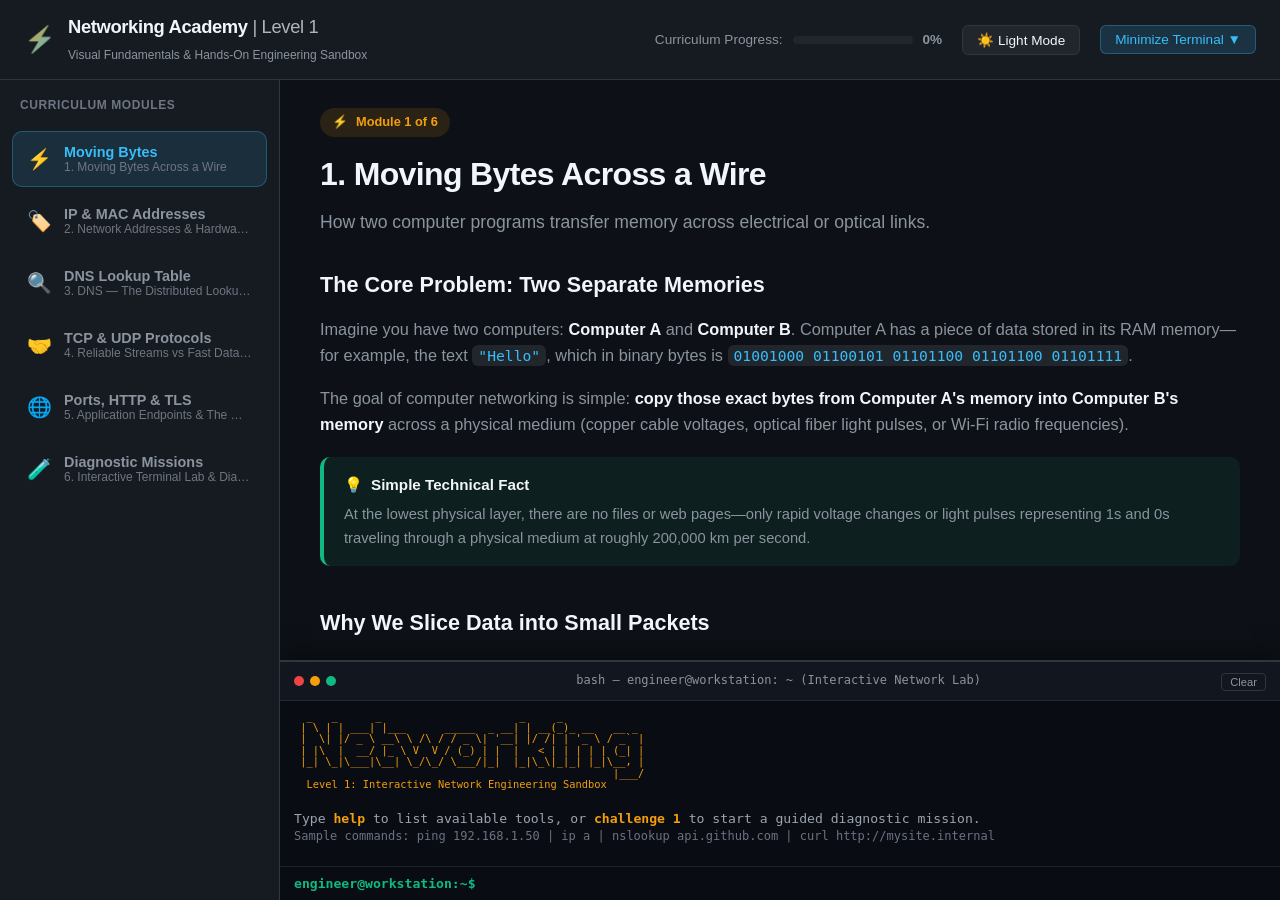
==== index.html @ ebfc1eb6 "Add files via upload" ====
<!DOCTYPE html>
<html lang="en">
<head>
  <meta charset="UTF-8" />
  <meta name="viewport" content="width=device-width, initial-scale=1.0" />
  <title>Networking Academy — Level 1 (Visual & Hands-On)</title>
  <meta name="description" content="A warm, visual, and zero-buzzword interactive networking academy for new engineers with real packet animations and in-browser terminal practice." />
  <link rel="stylesheet" href="css/style.css" />
</head>
<body data-theme="dark">

  <!-- Top Application Bar -->
  <header class="app-header">
    <div class="brand">
      <span class="brand-icon">⚡</span>
      <div class="brand-text">
        <h1>Networking Academy <span style="font-weight: normal; opacity: 0.7;">| Level 1</span></h1>
        <span class="brand-sub">Visual Fundamentals & Hands-On Engineering Sandbox</span>
      </div>
    </div>

    <div class="header-right">
      <div class="progress-tracker">
        <span>Curriculum Progress:</span>
        <div class="progress-track-bg">
          <div class="progress-fill" id="curriculum-progress-bar"></div>
        </div>
        <strong id="curriculum-progress-pct">0%</strong>
      </div>

      <button id="btn-toggle-theme" class="btn-header">☀️ Light Mode</button>
      <button id="btn-toggle-terminal" class="btn-header" style="background: rgba(56, 189, 248, 0.15); color: var(--accent-primary); border-color: rgba(56, 189, 248, 0.3);">
        Minimize Terminal ▼
      </button>
    </div>
  </header>

  <!-- Main Split Layout -->
  <div class="app-layout">
    
    <!-- Sidebar Navigation -->
    <aside class="sidebar">
      <div class="sidebar-heading">Curriculum Modules</div>
      <nav class="nav-modules" id="nav-modules-list">
        <!-- Dynamically rendered modules -->
      </nav>
    </aside>

    <!-- Center Stage: Reading, Explanations & Visualizers -->
    <main class="content-area-wrapper">
      <div class="main-content" id="module-content-area">
        <!-- Dynamically populated module sections -->
      </div>

      <!-- Docked In-Browser Network Terminal Emulator -->
      <section class="terminal-drawer" id="terminal-drawer">
        <div id="terminal-mount" style="height: 100%;"></div>
      </section>
    </main>

  </div>

  <!-- Application Scripts -->
  <script src="js/data/curriculum.js"></script>
  <script src="js/visualizers/packetJourney.js"></script>
  <script src="js/visualizers/layerStack.js"></script>
  <script src="js/visualizers/subnetVisualizer.js"></script>
  <script src="js/visualizers/dnsVisualizer.js"></script>
  <script src="js/visualizers/tcpHandshake.js"></script>
  <script src="js/visualizers/topologyVisualizer.js"></script>
  <script src="js/terminal/networkSimulator.js"></script>
  <script src="js/terminal/challenges.js"></script>
  <script src="js/terminal/terminal.js"></script>
  <script src="js/app.js"></script>
</body>
</html>
---- css/style.css ----
/* Modern, Warm & Responsive Networking Academy Stylesheet */
:root {
  --bg-primary: #0d1117;
  --bg-secondary: #161b22;
  --bg-tertiary: #21262d;
  --bg-card: rgba(22, 27, 34, 0.85);
  --border-color: #30363d;
  --border-hover: #484f58;

  --text-main: #f0f6fc;
  --text-muted: #8b949e;
  --text-dim: #6e7681;

  --accent-primary: #38bdf8;
  --accent-primary-hover: #0ea5e9;
  --accent-warm: #f59e0b;
  --accent-warm-hover: #d97706;
  --accent-success: #10b981;
  --accent-success-hover: #059669;
  --accent-danger: #ef4444;
  --accent-purple: #a855f7;

  --font-sans: -apple-system, BlinkMacSystemFont, "Segoe UI", Roboto, "Inter", "Helvetica Neue", sans-serif;
  --font-mono: "JetBrains Mono", "Fira Code", "SFMono-Regular", Consolas, Menlo, monospace;

  --shadow-sm: 0 1px 2px 0 rgba(0, 0, 0, 0.25);
  --shadow-md: 0 4px 12px 0 rgba(0, 0, 0, 0.35);
  --shadow-lg: 0 10px 25px -3px rgba(0, 0, 0, 0.5);

  --radius-sm: 6px;
  --radius-md: 10px;
  --radius-lg: 16px;
}

[data-theme="light"] {
  --bg-primary: #f8fafc;
  --bg-secondary: #ffffff;
  --bg-tertiary: #f1f5f9;
  --bg-card: rgba(255, 255, 255, 0.9);
  --border-color: #e2e8f0;
  --border-hover: #cbd5e1;

  --text-main: #0f172a;
  --text-muted: #475569;
  --text-dim: #94a3b8;

  --accent-primary: #0284c7;
  --accent-primary-hover: #0369a1;
  --accent-warm: #d97706;
  --accent-warm-hover: #b45309;
  --accent-success: #059669;
  --accent-danger: #dc2626;
  --accent-purple: #7c3aed;

  --shadow-sm: 0 1px 2px 0 rgba(0, 0, 0, 0.05);
  --shadow-md: 0 4px 6px -1px rgba(0, 0, 0, 0.1);
  --shadow-lg: 0 10px 15px -3px rgba(0, 0, 0, 0.1);
}

* {
  box-sizing: border-box;
  margin: 0;
  padding: 0;
}

body {
  font-family: var(--font-sans);
  background-color: var(--bg-primary);
  color: var(--text-main);
  line-height: 1.6;
  overflow: hidden;
  height: 100vh;
  display: flex;
  flex-direction: column;
}

/* App Header */
.app-header {
  display: flex;
  justify-content: space-between;
  align-items: center;
  padding: 12px 24px;
  background-color: var(--bg-secondary);
  border-bottom: 1px solid var(--border-color);
  z-index: 20;
}

.brand {
  display: flex;
  align-items: center;
  gap: 12px;
}

.brand-icon {
  font-size: 1.6rem;
  background: linear-gradient(135deg, var(--accent-warm), var(--accent-primary));
  -webkit-background-clip: text;
  -webkit-text-fill-color: transparent;
}

.brand-text h1 {
  font-size: 1.15rem;
  font-weight: 700;
  letter-spacing: -0.02em;
}

.brand-sub {
  font-size: 0.75rem;
  color: var(--text-muted);
}

.header-right {
  display: flex;
  align-items: center;
  gap: 20px;
}

.progress-tracker {
  display: flex;
  align-items: center;
  gap: 10px;
  font-size: 0.85rem;
  color: var(--text-muted);
}

.progress-track-bg {
  width: 120px;
  height: 8px;
  background: var(--bg-tertiary);
  border-radius: 999px;
  overflow: hidden;
}

.progress-fill {
  height: 100%;
  width: 0%;
  background: linear-gradient(90deg, var(--accent-warm), var(--accent-success));
  transition: width 0.4s ease;
}

.btn-header {
  background: var(--bg-tertiary);
  border: 1px solid var(--border-color);
  color: var(--text-main);
  padding: 6px 14px;
  border-radius: var(--radius-sm);
  font-size: 0.85rem;
  cursor: pointer;
  transition: all 0.2s ease;
}

.btn-header:hover {
  background: var(--border-color);
}

/* Main Layout Grid */
.app-layout {
  display: flex;
  flex: 1;
  height: calc(100vh - 65px);
  overflow: hidden;
  position: relative;
}

/* Sidebar Navigation */
.sidebar {
  width: 280px;
  background: var(--bg-secondary);
  border-right: 1px solid var(--border-color);
  display: flex;
  flex-direction: column;
  overflow-y: auto;
  flex-shrink: 0;
}

.sidebar-heading {
  padding: 16px 20px 8px;
  font-size: 0.75rem;
  font-weight: 700;
  text-transform: uppercase;
  letter-spacing: 0.05em;
  color: var(--text-dim);
}

.nav-modules {
  display: flex;
  flex-direction: column;
  padding: 8px 12px;
  gap: 6px;
}

.nav-item {
  display: flex;
  align-items: center;
  gap: 12px;
  padding: 12px 14px;
  border-radius: var(--radius-md);
  background: transparent;
  border: 1px solid transparent;
  color: var(--text-muted);
  cursor: pointer;
  text-align: left;
  transition: all 0.2s ease;
}

.nav-item:hover {
  background: var(--bg-tertiary);
  color: var(--text-main);
}

.nav-item.nav-active {
  background: rgba(56, 189, 248, 0.12);
  border-color: rgba(56, 189, 248, 0.3);
  color: var(--accent-primary);
}

.nav-icon {
  font-size: 1.25rem;
}

.nav-text {
  flex: 1;
  min-width: 0;
}

.nav-short {
  display: block;
  font-weight: 600;
  font-size: 0.9rem;
  white-space: nowrap;
  overflow: hidden;
  text-overflow: ellipsis;
}

.nav-tagline {
  display: block;
  font-size: 0.75rem;
  color: var(--text-dim);
  white-space: nowrap;
  overflow: hidden;
  text-overflow: ellipsis;
}

.nav-check {
  font-weight: bold;
  color: var(--accent-success);
  font-size: 0.9rem;
}

/* Center Content & Visualizer Canvas Area */
.content-area-wrapper {
  flex: 1;
  display: flex;
  flex-direction: column;
  overflow: hidden;
  position: relative;
}

.main-content {
  flex: 1;
  overflow-y: auto;
  padding: 28px 40px 180px; /* Extra padding for bottom terminal */
  max-width: 1000px;
  margin: 0 auto;
  width: 100%;
}

.module-header-hero {
  margin-bottom: 32px;
}

.hero-badge {
  display: inline-flex;
  align-items: center;
  gap: 8px;
  background: rgba(245, 158, 11, 0.12);
  color: var(--accent-warm);
  padding: 4px 12px;
  border-radius: 999px;
  font-size: 0.8rem;
  font-weight: 600;
  margin-bottom: 12px;
}

.module-header-hero h2 {
  font-size: 2rem;
  font-weight: 700;
  letter-spacing: -0.02em;
  margin-bottom: 8px;
}

.hero-tagline {
  font-size: 1.1rem;
  color: var(--text-muted);
}

/* Lesson Sections */
.lesson-section {
  margin-bottom: 40px;
}

.lesson-section h3 {
  font-size: 1.35rem;
  font-weight: 600;
  margin-bottom: 14px;
  color: var(--text-main);
  display: flex;
  align-items: center;
  gap: 10px;
}

.section-body p {
  margin-bottom: 16px;
  font-size: 1.02rem;
  color: var(--text-muted);
}

.section-body strong {
  color: var(--text-main);
}

.section-body code {
  font-family: var(--font-mono);
  background: var(--bg-tertiary);
  padding: 2px 6px;
  border-radius: var(--radius-sm);
  font-size: 0.9em;
  color: var(--accent-primary);
}

.section-body ul, .section-body ol {
  margin: 12px 0 20px 24px;
  color: var(--text-muted);
}

.section-body li {
  margin-bottom: 8px;
}

/* Callouts */
.callout-box {
  padding: 16px 20px;
  border-radius: var(--radius-md);
  margin: 20px 0;
  border-left: 4px solid;
}

.callout-tip {
  background: rgba(16, 185, 129, 0.08);
  border-color: var(--accent-success);
}

.callout-note {
  background: rgba(56, 189, 248, 0.08);
  border-color: var(--accent-primary);
}

.callout-header {
  display: flex;
  align-items: center;
  gap: 8px;
  margin-bottom: 6px;
  color: var(--text-main);
  font-size: 0.95rem;
}

.callout-box p {
  font-size: 0.92rem;
  color: var(--text-muted);
  margin: 0;
}

/* Tech comparison grid */
.tech-comparison-grid {
  display: grid;
  grid-template-columns: 1fr 1fr;
  gap: 16px;
  margin: 20px 0;
}

.tech-card {
  background: var(--bg-secondary);
  border: 1px solid var(--border-color);
  border-radius: var(--radius-md);
  padding: 18px;
}

.tech-card h4 {
  font-size: 1rem;
  margin-bottom: 10px;
  color: var(--accent-primary);
}

.tech-card p {
  font-size: 0.9rem;
  color: var(--text-muted);
  margin-bottom: 8px;
}

/* Code Preview Snippets */
.code-preview {
  display: flex;
  justify-content: space-between;
  align-items: center;
  background: var(--bg-tertiary);
  border: 1px solid var(--border-color);
  border-radius: var(--radius-sm);
  padding: 10px 16px;
  margin: 12px 0;
}

.code-preview code {
  font-family: var(--font-mono);
  font-size: 0.95rem;
  color: var(--accent-warm);
}

.btn-copy {
  background: rgba(56, 189, 248, 0.15);
  border: 1px solid rgba(56, 189, 248, 0.3);
  color: var(--accent-primary);
  padding: 4px 10px;
  border-radius: var(--radius-sm);
  font-size: 0.8rem;
  font-weight: 600;
  cursor: pointer;
  transition: all 0.2s ease;
}

.btn-copy:hover {
  background: var(--accent-primary);
  color: #000;
}

/* Visualizer Container & Wrapper */
.vis-mount-container {
  margin: 28px 0;
}

.vis-wrapper {
  background: var(--bg-secondary);
  border: 1px solid var(--border-color);
  border-radius: var(--radius-lg);
  padding: 24px;
  box-shadow: var(--shadow-md);
}

.vis-header {
  display: flex;
  justify-content: space-between;
  align-items: center;
  margin-bottom: 20px;
  padding-bottom: 14px;
  border-bottom: 1px solid var(--border-color);
  flex-wrap: wrap;
  gap: 12px;
}

.vis-title {
  display: flex;
  align-items: center;
  gap: 10px;
  font-size: 1.05rem;
}

.pulse-dot {
  width: 10px;
  height: 10px;
  background: var(--accent-success);
  border-radius: 50%;
  box-shadow: 0 0 10px var(--accent-success);
  animation: pulse 2s infinite;
}

@keyframes pulse {
  0% { transform: scale(0.95); opacity: 0.8; }
  50% { transform: scale(1.2); opacity: 1; }
  100% { transform: scale(0.95); opacity: 0.8; }
}

.vis-controls {
  display: flex;
  align-items: center;
  gap: 8px;
  flex-wrap: wrap;
}

.vis-input, .vis-select {
  background: var(--bg-tertiary);
  border: 1px solid var(--border-color);
  color: var(--text-main);
  padding: 6px 12px;
  border-radius: var(--radius-sm);
  font-family: var(--font-mono);
  font-size: 0.85rem;
}

.btn-vis {
  padding: 6px 14px;
  border-radius: var(--radius-sm);
  font-size: 0.85rem;
  font-weight: 600;
  cursor: pointer;
  transition: all 0.2s ease;
  border: 1px solid transparent;
}

.btn-primary {
  background: var(--accent-primary);
  color: #000;
}
.btn-primary:hover { background: var(--accent-primary-hover); }

.btn-accent {
  background: var(--accent-warm);
  color: #000;
}
.btn-accent:hover { background: var(--accent-warm-hover); }

.btn-subtle {
  background: var(--bg-tertiary);
  border-color: var(--border-color);
  color: var(--text-main);
}
.btn-subtle:hover { background: var(--border-color); }

/* Packet Journey Visualizer Elements */
.vis-network-map {
  display: flex;
  align-items: center;
  justify-content: space-between;
  background: var(--bg-tertiary);
  border-radius: var(--radius-md);
  padding: 24px;
  margin-bottom: 24px;
  position: relative;
  overflow-x: auto;
}

.net-node {
  background: var(--bg-secondary);
  border: 1px solid var(--border-color);
  border-radius: var(--radius-md);
  padding: 14px;
  text-align: center;
  min-width: 140px;
  transition: all 0.3s ease;
  z-index: 2;
}

.active-node {
  border-color: var(--accent-warm);
  box-shadow: 0 0 15px rgba(245, 158, 11, 0.4);
  transform: translateY(-2px);
}

.node-icon { font-size: 1.8rem; margin-bottom: 4px; }
.node-name { font-weight: 600; font-size: 0.85rem; }
.node-ip { font-family: var(--font-mono); font-size: 0.75rem; color: var(--accent-primary); }
.node-mac { font-family: var(--font-mono); font-size: 0.65rem; color: var(--text-dim); }
.node-badge { font-size: 0.7rem; color: var(--text-muted); background: var(--bg-tertiary); padding: 2px 4px; border-radius: 4px; margin-top: 4px; }

.net-wire {
  flex: 1;
  height: 4px;
  background: var(--border-color);
  position: relative;
  margin: 0 8px;
  min-width: 60px;
}

.wire-label {
  position: absolute;
  top: 8px;
  left: 50%;
  transform: translateX(-50%);
  font-size: 0.65rem;
  color: var(--text-dim);
  white-space: nowrap;
}

.packet-tracer {
  position: absolute;
  top: -6px;
  width: 16px;
  height: 16px;
  background: var(--accent-warm);
  border-radius: 50%;
  box-shadow: 0 0 10px var(--accent-warm);
  opacity: 0;
  transition: opacity 0.2s ease;
}

.moving-tracer {
  animation: moveAcross 1s infinite linear;
}

@keyframes moveAcross {
  0% { left: 0%; }
  100% { left: 90%; }
}

.vis-stage-grid {
  display: grid;
  grid-template-columns: 1fr 1fr;
  gap: 20px;
}

.vis-panel {
  background: var(--bg-tertiary);
  border: 1px solid var(--border-color);
  border-radius: var(--radius-md);
  padding: 16px;
}

.panel-heading {
  font-size: 0.85rem;
  font-weight: 700;
  color: var(--text-dim);
  text-transform: uppercase;
  margin-bottom: 12px;
}

.encapsulation-stack {
  display: flex;
  flex-direction: column;
  gap: 8px;
}

.stack-layer {
  padding: 10px 14px;
  border-radius: var(--radius-sm);
  border: 1px solid var(--border-color);
  background: var(--bg-secondary);
  transition: all 0.3s ease;
}

.active-layer {
  border-color: var(--accent-primary);
  background: rgba(56, 189, 248, 0.08);
}

.pending-layer {
  opacity: 0.4;
}

.layer-tag {
  font-weight: 700;
  font-size: 0.8rem;
  color: var(--accent-primary);
  margin-bottom: 4px;
}

.layer-details {
  display: flex;
  gap: 16px;
  font-size: 0.75rem;
  font-family: var(--font-mono);
  color: var(--text-muted);
}

.binary-stream {
  margin-bottom: 14px;
}

.stream-label {
  display: block;
  font-size: 0.75rem;
  color: var(--text-dim);
  margin-bottom: 6px;
}

.bytes-row {
  display: flex;
  gap: 6px;
  flex-wrap: wrap;
}

.byte-chip {
  background: var(--bg-secondary);
  border: 1px solid var(--border-color);
  padding: 4px 8px;
  border-radius: 4px;
  font-family: var(--font-mono);
  font-size: 0.75rem;
  color: var(--accent-success);
}

.packet-pills {
  display: flex;
  gap: 6px;
  flex-wrap: wrap;
}

.pkt-pill {
  padding: 4px 10px;
  border-radius: 999px;
  font-size: 0.75rem;
  font-family: var(--font-mono);
}

.pill-queued { background: var(--bg-secondary); color: var(--text-dim); }
.pill-active { background: var(--accent-warm); color: #000; font-weight: bold; }
.pill-done { background: var(--accent-success); color: #000; font-weight: bold; }

.explanation-box {
  margin-top: 14px;
  padding: 12px;
  background: var(--bg-secondary);
  border-radius: var(--radius-sm);
  font-size: 0.85rem;
  line-height: 1.5;
  color: var(--text-main);
  border-left: 3px solid var(--accent-warm);
}

/* Subnet Visualizer Elements */
.subnet-controls-bar {
  display: flex;
  align-items: center;
  gap: 20px;
  margin-bottom: 20px;
  flex-wrap: wrap;
}

.control-group {
  display: flex;
  align-items: center;
  gap: 10px;
  font-size: 0.9rem;
}

.slider-group {
  flex: 1;
  min-width: 220px;
}

.range-slider {
  flex: 1;
  cursor: pointer;
}

.preset-buttons {
  display: flex;
  gap: 6px;
}

.bit-layout-card {
  background: var(--bg-tertiary);
  border-radius: var(--radius-md);
  padding: 16px;
  margin-bottom: 20px;
}

.bit-legend {
  display: flex;
  gap: 24px;
  margin-bottom: 14px;
  font-size: 0.8rem;
}

.legend-item {
  display: flex;
  align-items: center;
  gap: 8px;
}

.legend-box {
  width: 12px;
  height: 12px;
  border-radius: 3px;
}

.bit-net { background: var(--accent-success); }
.bit-host { background: var(--accent-primary); }

.octets-grid {
  display: grid;
  grid-template-columns: repeat(4, 1fr);
  gap: 12px;
}

.octet-box {
  background: var(--bg-secondary);
  border: 1px solid var(--border-color);
  border-radius: var(--radius-sm);
  padding: 10px;
}

.octet-header {
  display: flex;
  justify-content: space-between;
  font-size: 0.75rem;
  margin-bottom: 8px;
  color: var(--text-dim);
}

.oct-dec {
  font-family: var(--font-mono);
  font-size: 0.9rem;
  color: var(--text-main);
}

.octet-bits-row {
  display: grid;
  grid-template-columns: repeat(8, 1fr);
  gap: 3px;
}

.bit-cell {
  display: flex;
  flex-direction: column;
  align-items: center;
  padding: 4px 2px;
  border-radius: 3px;
}

.bit-net-cell { background: rgba(16, 185, 129, 0.2); color: var(--accent-success); }
.bit-host-cell { background: rgba(56, 189, 248, 0.2); color: var(--accent-primary); }

.bit-num { font-family: var(--font-mono); font-weight: bold; font-size: 0.85rem; }
.bit-idx { font-size: 0.55rem; color: var(--text-dim); }

.subnet-results-grid {
  display: grid;
  grid-template-columns: repeat(auto-fit, minmax(180px, 1fr));
  gap: 12px;
  margin-bottom: 20px;
}

.result-card {
  background: var(--bg-tertiary);
  border: 1px solid var(--border-color);
  border-radius: var(--radius-sm);
  padding: 12px;
}

.res-title {
  display: block;
  font-size: 0.75rem;
  color: var(--text-dim);
  margin-bottom: 4px;
}

.res-val {
  font-family: var(--font-mono);
  font-size: 0.9rem;
  color: var(--accent-warm);
}

.subnet-tester-box {
  background: var(--bg-tertiary);
  border-radius: var(--radius-md);
  padding: 16px;
}

.tester-inputs {
  display: flex;
  align-items: center;
  gap: 12px;
  margin: 12px 0;
  flex-wrap: wrap;
}

.route-result-badge {
  padding: 12px 16px;
  border-radius: var(--radius-sm);
  font-size: 0.85rem;
  line-height: 1.5;
}

.badge-success {
  background: rgba(16, 185, 129, 0.12);
  border: 1px solid var(--accent-success);
  color: var(--text-main);
}

.badge-router {
  background: rgba(56, 189, 248, 0.12);
  border: 1px solid var(--accent-primary);
  color: var(--text-main);
}

.badge-warn {
  background: rgba(239, 68, 68, 0.12);
  border: 1px solid var(--accent-danger);
  color: var(--text-main);
}

/* Layer Stack Visualizer Styles */
.stack-explorer-layout {
  display: grid;
  grid-template-columns: 260px 1fr;
  gap: 20px;
}

.layer-tower {
  display: flex;
  flex-direction: column;
  gap: 8px;
}

.tower-layer {
  background: var(--bg-tertiary);
  border: 1px solid var(--border-color);
  border-radius: var(--radius-sm);
  padding: 12px 14px;
  cursor: pointer;
  transition: all 0.2s ease;
  position: relative;
  overflow: hidden;
}

.tower-layer:hover {
  border-color: var(--border-hover);
  background: rgba(255, 255, 255, 0.04);
}

.tower-layer-active {
  border-color: var(--layer-color, var(--accent-primary));
  background: rgba(56, 189, 248, 0.1);
  box-shadow: 0 0 12px rgba(56, 189, 248, 0.2);
}

.tower-num {
  font-size: 0.7rem;
  font-weight: bold;
  text-transform: uppercase;
  color: var(--layer-color, var(--accent-primary));
}

.tower-name {
  font-weight: 600;
  font-size: 0.85rem;
  color: var(--text-main);
}

.tower-unit {
  font-size: 0.72rem;
  color: var(--text-dim);
}

.layer-dissector-card {
  background: var(--bg-tertiary);
  border: 1px solid var(--border-color);
  border-radius: var(--radius-md);
  padding: 20px;
}

.dissector-header {
  display: flex;
  justify-content: space-between;
  align-items: center;
  padding-left: 12px;
  margin-bottom: 12px;
}

.dissector-header h4 {
  font-size: 1.1rem;
  color: var(--text-main);
}

.badge-unit {
  font-size: 0.8rem;
  color: var(--text-muted);
}

.dissector-desc {
  font-size: 0.9rem;
  color: var(--text-muted);
  margin-bottom: 16px;
  line-height: 1.5;
}

.header-fields-table-wrap {
  margin-bottom: 16px;
}

.header-fields-table-wrap strong {
  display: block;
  font-size: 0.85rem;
  margin-bottom: 8px;
  color: var(--text-dim);
  text-transform: uppercase;
}

.header-fields-table {
  width: 100%;
  border-collapse: collapse;
  font-size: 0.85rem;
}

.header-fields-table th, .header-fields-table td {
  padding: 6px 10px;
  border-bottom: 1px solid var(--border-color);
  text-align: left;
}

.header-fields-table th {
  background: var(--bg-secondary);
  color: var(--text-dim);
  font-size: 0.75rem;
}

.wire-encapsulation-diagram {
  background: var(--bg-secondary);
  border-radius: var(--radius-sm);
  padding: 12px;
}

.diag-title {
  display: block;
  font-size: 0.75rem;
  color: var(--text-dim);
  margin-bottom: 8px;
}

.envelope-chain {
  display: flex;
  gap: 6px;
  flex-wrap: wrap;
}

.envelope {
  padding: 4px 8px;
  border-radius: 4px;
  font-size: 0.75rem;
  font-family: var(--font-mono);
}

.env-highlight {
  background: var(--bg-tertiary);
  border: 1px solid var(--accent-primary);
  color: var(--accent-primary);
  font-weight: bold;
}

.env-dim {
  background: var(--bg-tertiary);
  border: 1px solid var(--border-color);
  color: var(--text-dim);
  opacity: 0.5;
}

/* Topology Visualizer Styles */
.topo-diagram-layout {
  display: flex;
  flex-direction: column;
  gap: 20px;
}

.topo-nodes-grid {
  display: grid;
  grid-template-columns: repeat(auto-fit, minmax(170px, 1fr));
  gap: 12px;
}

.topo-node-card {
  background: var(--bg-tertiary);
  border: 1px solid var(--border-color);
  border-radius: var(--radius-md);
  padding: 14px;
  text-align: center;
  cursor: pointer;
  transition: all 0.2s ease;
}

.topo-node-card:hover {
  border-color: var(--border-hover);
  background: rgba(255, 255, 255, 0.04);
}

.topo-node-active {
  border-color: var(--accent-warm);
  background: rgba(245, 158, 11, 0.08);
  box-shadow: 0 0 14px rgba(245, 158, 11, 0.25);
  transform: translateY(-2px);
}

.topo-icon { font-size: 1.8rem; margin-bottom: 4px; }
.topo-node-card strong { display: block; font-size: 0.85rem; color: var(--text-main); }
.topo-node-card small { display: block; font-size: 0.75rem; font-family: var(--font-mono); color: var(--accent-primary); margin: 2px 0 6px; }

.badge-role {
  display: inline-block;
  font-size: 0.65rem;
  padding: 2px 6px;
  border-radius: 999px;
  background: var(--bg-secondary);
  color: var(--text-dim);
}

.device-inspector-panel {
  background: var(--bg-tertiary);
  border: 1px solid var(--border-color);
  border-radius: var(--radius-md);
  padding: 20px;
}

.device-header {
  display: flex;
  justify-content: space-between;
  align-items: center;
  margin-bottom: 14px;
}

.dev-title-row {
  display: flex;
  align-items: center;
  gap: 12px;
}

.dev-icon { font-size: 2rem; }
.dev-title-row h4 { font-size: 1.15rem; color: var(--text-main); margin-bottom: 2px; }
.dev-title-row small { color: var(--text-dim); font-size: 0.8rem; }

.dev-desc { font-size: 0.9rem; color: var(--text-muted); margin-bottom: 16px; line-height: 1.5; }

.dev-specs-grid {
  display: grid;
  grid-template-columns: repeat(auto-fit, minmax(180px, 1fr));
  gap: 10px;
  margin-bottom: 18px;
}

.spec-item {
  background: var(--bg-secondary);
  border: 1px solid var(--border-color);
  border-radius: var(--radius-sm);
  padding: 8px 12px;
}

.spec-label {
  display: block;
  font-size: 0.7rem;
  color: var(--text-dim);
  text-transform: uppercase;
}

.spec-item code {
  font-family: var(--font-mono);
  font-size: 0.85rem;
  color: var(--accent-warm);
}

.kernel-table-wrap {
  margin-bottom: 16px;
}

.kernel-table-wrap strong {
  display: block;
  font-size: 0.8rem;
  color: var(--text-dim);
  margin-bottom: 6px;
}

.kernel-table {
  width: 100%;
  border-collapse: collapse;
  font-size: 0.82rem;
}

.kernel-table th, .kernel-table td {
  padding: 6px 10px;
  border-bottom: 1px solid var(--border-color);
  text-align: left;
}

.kernel-table th {
  background: var(--bg-secondary);
  color: var(--text-dim);
  font-size: 0.72rem;
}

.badge-listen {
  background: rgba(16, 185, 129, 0.15);
  color: var(--accent-success);
  padding: 2px 6px;
  border-radius: 4px;
  font-size: 0.7rem;
  font-weight: bold;
}

/* Quiz Card Styles */
.quiz-card {
  background: var(--bg-secondary);
  border: 1px solid var(--border-color);
  border-radius: var(--radius-md);
  padding: 20px;
  margin: 24px 0;
}

.quiz-badge {
  display: inline-block;
  font-size: 0.75rem;
  font-weight: bold;
  background: rgba(168, 85, 247, 0.15);
  color: var(--accent-purple);
  padding: 3px 8px;
  border-radius: 999px;
  margin-bottom: 8px;
}

.quiz-question {
  font-size: 1rem;
  font-weight: 600;
  color: var(--text-main);
  margin-bottom: 14px;
}

.quiz-options {
  display: flex;
  flex-direction: column;
  gap: 8px;
  margin-bottom: 12px;
}

.quiz-opt-btn {
  background: var(--bg-tertiary);
  border: 1px solid var(--border-color);
  color: var(--text-main);
  padding: 10px 14px;
  border-radius: var(--radius-sm);
  text-align: left;
  font-size: 0.9rem;
  cursor: pointer;
  transition: all 0.2s ease;
}

.quiz-opt-btn:hover {
  background: var(--border-color);
}

.opt-correct {
  background: rgba(16, 185, 129, 0.2) !important;
  border-color: var(--accent-success) !important;
  color: #a7f3d0 !important;
}

.opt-incorrect {
  background: rgba(239, 68, 68, 0.2) !important;
  border-color: var(--accent-danger) !important;
  color: #fca5a5 !important;
}

.quiz-feedback {
  padding: 10px 14px;
  border-radius: var(--radius-sm);
  font-size: 0.85rem;
  display: none;
}

.feedback-correct {
  display: block;
  background: rgba(16, 185, 129, 0.1);
  border: 1px solid var(--accent-success);
  color: var(--text-main);
}

.feedback-incorrect {
  display: block;
  background: rgba(239, 68, 68, 0.1);
  border: 1px solid var(--accent-danger);
  color: var(--text-main);
}

/* DNS Visualizer Elements */
.dns-tree-layout {
  display: flex;
  flex-direction: column;
  gap: 20px;
  margin-bottom: 24px;
}

.dns-tier {
  display: flex;
  justify-content: center;
  align-items: center;
  gap: 24px;
  flex-wrap: wrap;
}

.dns-server-card {
  background: var(--bg-tertiary);
  border: 1px solid var(--border-color);
  border-radius: var(--radius-md);
  padding: 16px;
  text-align: center;
  min-width: 170px;
  transition: all 0.3s ease;
}

.active-dns-card {
  border-color: var(--accent-warm);
  box-shadow: 0 0 15px rgba(245, 158, 11, 0.3);
  transform: scale(1.03);
}

.success-dns-card {
  border-color: var(--accent-success);
  box-shadow: 0 0 15px rgba(16, 185, 129, 0.3);
}

.dns-icon { font-size: 1.8rem; margin-bottom: 4px; }
.dns-server-card strong { display: block; font-size: 0.85rem; }
.dns-server-card small { display: block; font-size: 0.75rem; color: var(--text-dim); margin-bottom: 8px; }

.dns-status-pill {
  display: inline-block;
  font-size: 0.7rem;
  padding: 2px 8px;
  border-radius: 999px;
  background: var(--bg-secondary);
  color: var(--text-dim);
}

.pill-info { background: var(--accent-primary); color: #000; font-weight: bold; }

.dns-arrow {
  font-size: 1.5rem;
  color: var(--accent-primary);
}

.dns-details-grid {
  display: grid;
  grid-template-columns: 1fr 1fr;
  gap: 20px;
}

.dns-log-box {
  font-size: 0.85rem;
  line-height: 1.5;
  color: var(--text-main);
}

.record-success-box {
  display: flex;
  flex-direction: column;
  gap: 8px;
  font-size: 0.85rem;
}

.record-row {
  display: flex;
  justify-content: space-between;
  border-bottom: 1px solid var(--border-color);
  padding-bottom: 4px;
}

.badge-type { background: var(--accent-purple); color: #fff; padding: 2px 6px; border-radius: 4px; font-size: 0.75rem; }
.badge-ip { color: var(--accent-success); font-family: var(--font-mono); }
.badge-online { color: var(--accent-success); font-weight: bold; }

/* TCP Handshake Visualizer */
.tcp-options-bar {
  margin-bottom: 16px;
}

.checkbox-label {
  display: flex;
  align-items: center;
  gap: 8px;
  font-size: 0.85rem;
  cursor: pointer;
  color: var(--text-muted);
}

.handshake-diagram {
  display: flex;
  justify-content: space-between;
  background: var(--bg-tertiary);
  border-radius: var(--radius-md);
  padding: 24px;
  margin-bottom: 24px;
  min-height: 260px;
  position: relative;
}

.endpoint-column {
  display: flex;
  flex-direction: column;
  align-items: center;
  width: 180px;
  position: relative;
}

.endpoint-card {
  background: var(--bg-secondary);
  border: 1px solid var(--border-color);
  border-radius: var(--radius-md);
  padding: 14px;
  text-align: center;
  width: 100%;
  z-index: 2;
}

.ep-icon { font-size: 1.8rem; margin-bottom: 4px; }
.endpoint-card strong { display: block; font-size: 0.85rem; }
.endpoint-card code { font-family: var(--font-mono); font-size: 0.75rem; color: var(--accent-primary); }

.state-badge {
  margin-top: 6px;
  display: inline-block;
  font-family: var(--font-mono);
  font-size: 0.75rem;
  padding: 2px 8px;
  border-radius: 999px;
  background: var(--bg-tertiary);
  color: var(--accent-warm);
}

.ladder-line {
  width: 2px;
  background: var(--border-color);
  height: 100%;
  position: absolute;
  top: 90px;
  bottom: 0;
  z-index: 1;
}

.exchange-stage {
  flex: 1;
  display: flex;
  flex-direction: column;
  gap: 16px;
  padding: 40px 20px 0;
  justify-content: flex-start;
}

.packet-arrow {
  position: relative;
  display: flex;
  align-items: center;
  opacity: 0;
  transition: opacity 0.3s ease;
}

.arrow-visible {
  opacity: 1;
}

.arrow-tag {
  font-family: var(--font-mono);
  font-size: 0.75rem;
  background: var(--bg-secondary);
  border: 1px solid var(--border-color);
  padding: 3px 8px;
  border-radius: 4px;
  z-index: 2;
}

.arrow-line {
  position: absolute;
  left: 0;
  right: 0;
  height: 2px;
  background: var(--accent-primary);
  z-index: 1;
}

.arrow-right { justify-content: flex-start; }
.arrow-left { justify-content: flex-end; }
.arrow-dropped .arrow-line { background: var(--accent-danger); }
.arrow-dropped .arrow-tag { border-color: var(--accent-danger); color: var(--accent-danger); }
.data-arrow { background: var(--accent-success); }

.tcp-details-grid {
  display: grid;
  grid-template-columns: 1fr 1fr;
  gap: 20px;
}

.tcp-math-table {
  width: 100%;
  font-size: 0.85rem;
  border-collapse: collapse;
  margin-bottom: 12px;
}

.tcp-math-table td {
  padding: 4px 8px;
  border-bottom: 1px solid var(--border-color);
}

.math-explanation {
  font-size: 0.8rem;
  color: var(--text-muted);
}

.tcp-log-console {
  background: var(--bg-secondary);
  border: 1px solid var(--border-color);
  border-radius: var(--radius-sm);
  padding: 10px;
  font-family: var(--font-mono);
  font-size: 0.75rem;
  height: 140px;
  overflow-y: auto;
  display: flex;
  flex-direction: column;
  gap: 4px;
}

.log-line { color: var(--text-muted); }

/* Mission Cards */
.missions-list {
  display: flex;
  flex-direction: column;
  gap: 12px;
  margin: 20px 0;
}

.mission-card-item {
  display: flex;
  align-items: center;
  gap: 16px;
  background: var(--bg-secondary);
  border: 1px solid var(--border-color);
  border-radius: var(--radius-md);
  padding: 16px 20px;
  cursor: pointer;
  transition: all 0.2s ease;
}

.mission-card-item:hover {
  border-color: var(--accent-warm);
  background: var(--bg-tertiary);
  transform: translateX(4px);
}

.mission-badge {
  background: rgba(245, 158, 11, 0.15);
  color: var(--accent-warm);
  border: 1px solid rgba(245, 158, 11, 0.3);
  padding: 4px 10px;
  border-radius: var(--radius-sm);
  font-weight: 700;
  font-size: 0.85rem;
  white-space: nowrap;
}

.mission-info {
  flex: 1;
}

.mission-info strong {
  display: block;
  font-size: 0.95rem;
  margin-bottom: 2px;
}

.mission-info p {
  font-size: 0.85rem;
  color: var(--text-muted);
  margin: 0;
}

.btn-mission {
  background: var(--accent-warm);
  border: none;
  color: #000;
  font-weight: 600;
  padding: 6px 14px;
  border-radius: var(--radius-sm);
  font-size: 0.8rem;
  cursor: pointer;
}

/* Module Footer Controls */
.module-footer {
  display: flex;
  justify-content: space-between;
  align-items: center;
  padding: 24px 0;
  margin-top: 40px;
  border-top: 1px solid var(--border-color);
}

.btn-footer {
  padding: 10px 20px;
  border-radius: var(--radius-md);
  font-weight: 600;
  font-size: 0.9rem;
  cursor: pointer;
  border: 1px solid transparent;
  transition: all 0.2s ease;
}

.btn-footer:disabled {
  opacity: 0.4;
  cursor: not-allowed;
}

.btn-completed {
  background: rgba(16, 185, 129, 0.15);
  border-color: var(--accent-success);
  color: var(--accent-success);
}

/* Terminal Drawer Docked at Bottom */
.terminal-drawer {
  position: absolute;
  bottom: 0;
  left: 0;
  right: 0;
  height: 240px;
  background: #090d13;
  border-top: 2px solid var(--border-color);
  box-shadow: 0 -4px 20px rgba(0, 0, 0, 0.5);
  z-index: 10;
  display: flex;
  flex-direction: column;
  transition: height 0.3s ease;
}

.terminal-drawer.drawer-minimized {
  height: 38px;
}

.terminal-window {
  display: flex;
  flex-direction: column;
  height: 100%;
  font-family: var(--font-mono);
}

.terminal-titlebar {
  display: flex;
  justify-content: space-between;
  align-items: center;
  padding: 6px 14px;
  background: #11161f;
  border-bottom: 1px solid #232933;
  user-select: none;
  cursor: pointer;
}

.terminal-dots {
  display: flex;
  gap: 6px;
}

.dot { width: 10px; height: 10px; border-radius: 50%; }
.dot-red { background: #ef4444; }
.dot-yellow { background: #f59e0b; }
.dot-green { background: #10b981; }

.terminal-title {
  font-size: 0.75rem;
  color: #8b949e;
}

.btn-term-icon {
  background: transparent;
  border: 1px solid #30363d;
  color: #8b949e;
  padding: 2px 8px;
  border-radius: 4px;
  font-size: 0.7rem;
  cursor: pointer;
}
.btn-term-icon:hover { color: #f0f6fc; border-color: #8b949e; }

.terminal-body {
  flex: 1;
  overflow-y: auto;
  padding: 10px 14px;
  color: #d1d5db;
  font-size: 0.82rem;
  line-height: 1.4;
}

.terminal-input-row {
  display: flex;
  align-items: center;
  padding: 6px 14px;
  background: #090d13;
  border-top: 1px solid #1a202c;
  gap: 8px;
}

.term-prompt {
  color: #10b981;
  font-weight: bold;
  font-size: 0.82rem;
  white-space: nowrap;
}

.term-input {
  flex: 1;
  background: transparent;
  border: none;
  outline: none;
  color: #f3f4f6;
  font-family: var(--font-mono);
  font-size: 0.82rem;
}

.term-banner {
  color: var(--accent-warm);
  font-size: 0.65rem;
  line-height: 1.1;
  margin-bottom: 8px;
}

.term-history-line {
  margin-bottom: 4px;
}

.term-user-cmd {
  color: #f9fafb;
  font-weight: 600;
}

.term-response {
  margin-bottom: 8px;
  color: #9ca3af;
}

.term-highlight { color: var(--accent-warm); font-weight: bold; }
.term-dim { color: #6b7280; font-size: 0.75rem; }
.term-error { color: #f87171; }
.term-info { color: #38bdf8; }

.term-mission-box {
  background: rgba(245, 158, 11, 0.1);
  border: 1px solid rgba(245, 158, 11, 0.3);
  border-radius: 6px;
  padding: 10px;
  margin: 6px 0;
}

.mission-header { font-weight: bold; color: var(--accent-warm); margin-bottom: 4px; }
.mission-steps { margin: 6px 0 6px 18px; color: #e5e7eb; }

.term-hint-box {
  background: rgba(56, 189, 248, 0.1);
  border: 1px solid rgba(56, 189, 248, 0.3);
  border-radius: 6px;
  padding: 10px;
  margin: 6px 0;
  color: #e0f2fe;
}

.term-hint-box ul { margin-left: 18px; margin-top: 4px; }

.term-success-box {
  background: rgba(16, 185, 129, 0.15);
  border: 1px solid var(--accent-success);
  color: #a7f3d0;
  padding: 10px;
  border-radius: 6px;
  margin: 6px 0;
  font-weight: 600;
}

.term-warn-box {
  background: rgba(239, 68, 68, 0.15);
  border: 1px solid var(--accent-danger);
  color: #fca5a5;
  padding: 10px;
  border-radius: 6px;
  margin: 6px 0;
}

/* Responsive layout adjustments */
@media (max-width: 900px) {
  .sidebar { width: 220px; }
  .vis-stage-grid, .dns-details-grid, .tcp-details-grid, .tech-comparison-grid, .stack-explorer-layout { grid-template-columns: 1fr; }
  .octets-grid { grid-template-columns: repeat(2, 1fr); }
}

@media (max-width: 680px) {
  .app-layout { flex-direction: column; }
  .sidebar { width: 100%; height: 160px; }
  .main-content { padding: 16px 16px 160px; }
}
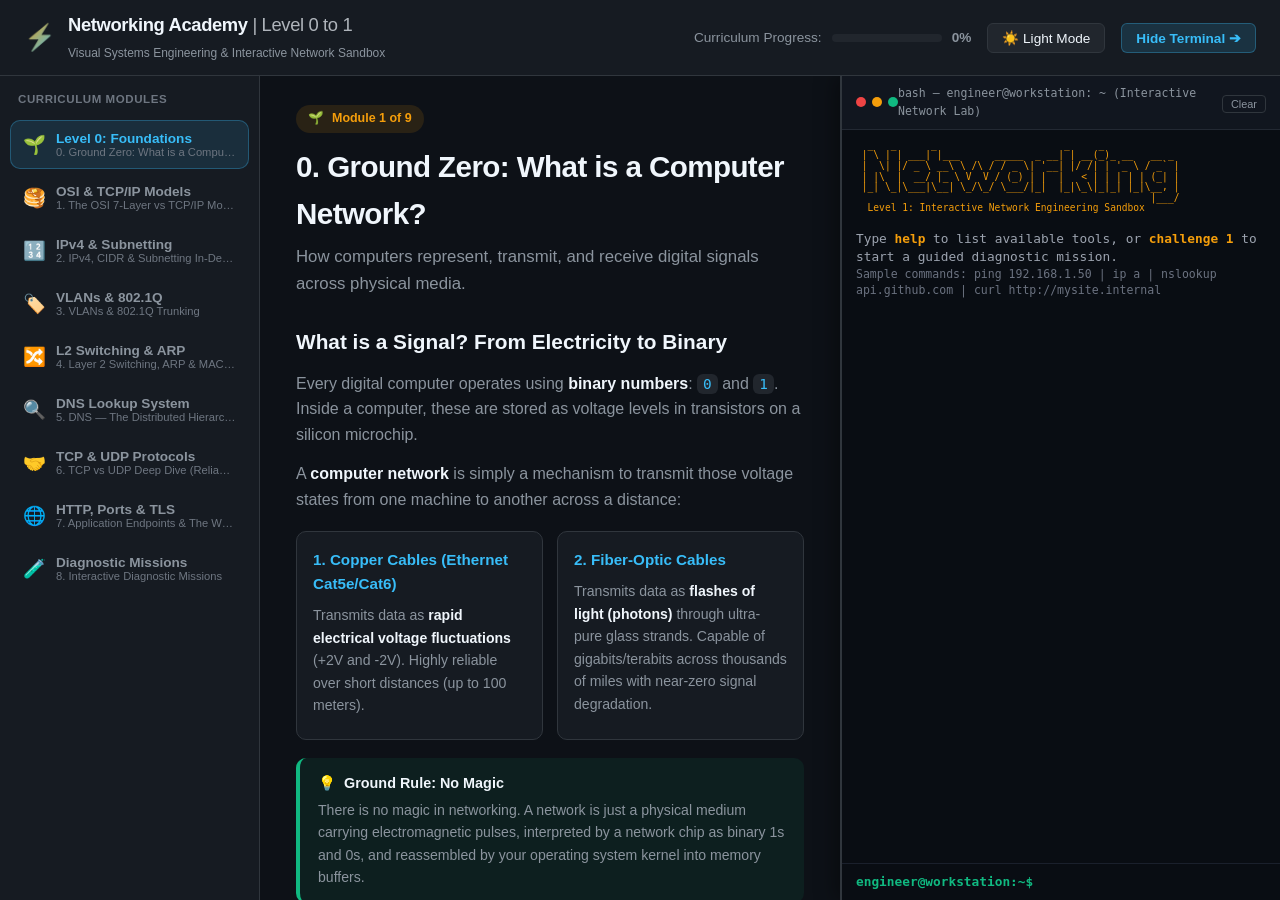
==== commit e5694598: "Add files via upload" ====
--- a/index.html
+++ b/index.html
@@ -3,7 +3,7 @@
 <head>
   <meta charset="UTF-8" />
   <meta name="viewport" content="width=device-width, initial-scale=1.0" />
-  <title>Networking Academy — Level 1 (Visual & Hands-On)</title>
+  <title>Networking Academy — Level 0 to Advanced Fundamentals</title>
   <meta name="description" content="A warm, visual, and zero-buzzword interactive networking academy for new engineers with real packet animations and in-browser terminal practice." />
   <link rel="stylesheet" href="css/style.css" />
 </head>
@@ -14,8 +14,8 @@
     <div class="brand">
       <span class="brand-icon">⚡</span>
       <div class="brand-text">
-        <h1>Networking Academy <span style="font-weight: normal; opacity: 0.7;">| Level 1</span></h1>
-        <span class="brand-sub">Visual Fundamentals & Hands-On Engineering Sandbox</span>
+        <h1>Networking Academy <span style="font-weight: normal; opacity: 0.7;">| Level 0 to 1</span></h1>
+        <span class="brand-sub">Visual Systems Engineering & Interactive Network Sandbox</span>
       </div>
     </div>
 
@@ -29,16 +29,16 @@
       </div>
 
       <button id="btn-toggle-theme" class="btn-header">☀️ Light Mode</button>
-      <button id="btn-toggle-terminal" class="btn-header" style="background: rgba(56, 189, 248, 0.15); color: var(--accent-primary); border-color: rgba(56, 189, 248, 0.3);">
-        Minimize Terminal ▼
+      <button id="btn-toggle-terminal" class="btn-header btn-term-toggle">
+        Hide Terminal ➔
       </button>
     </div>
   </header>
 
-  <!-- Main Split Layout -->
+  <!-- Main 3-Column Side-by-Side Workspace -->
   <div class="app-layout">
     
-    <!-- Sidebar Navigation -->
+    <!-- Left: Sidebar Navigation -->
     <aside class="sidebar">
       <div class="sidebar-heading">Curriculum Modules</div>
       <nav class="nav-modules" id="nav-modules-list">
@@ -46,17 +46,17 @@
       </nav>
     </aside>
 
-    <!-- Center Stage: Reading, Explanations & Visualizers -->
+    <!-- Center Stage: Reading, Explanations & Wide Visualizers -->
     <main class="content-area-wrapper">
       <div class="main-content" id="module-content-area">
-        <!-- Dynamically populated module sections -->
+        <!-- Dynamically populated module sections & wide visualizers -->
       </div>
+    </main>
 
-      <!-- Docked In-Browser Network Terminal Emulator -->
-      <section class="terminal-drawer" id="terminal-drawer">
-        <div id="terminal-mount" style="height: 100%;"></div>
-      </section>
-    </main>
+    <!-- Right Side: Side-by-Side Interactive Terminal Panel -->
+    <aside class="terminal-panel" id="terminal-panel">
+      <div id="terminal-mount" style="height: 100%;"></div>
+    </aside>
 
   </div>
 
@@ -65,6 +65,7 @@
   <script src="js/visualizers/packetJourney.js"></script>
   <script src="js/visualizers/layerStack.js"></script>
   <script src="js/visualizers/subnetVisualizer.js"></script>
+  <script src="js/visualizers/vlanVisualizer.js"></script>
   <script src="js/visualizers/dnsVisualizer.js"></script>
   <script src="js/visualizers/tcpHandshake.js"></script>
   <script src="js/visualizers/topologyVisualizer.js"></script>
--- a/css/style.css
+++ b/css/style.css
@@ -79,7 +79,7 @@
   display: flex;
   justify-content: space-between;
   align-items: center;
-  padding: 12px 24px;
+  padding: 10px 24px;
   background-color: var(--bg-secondary);
   border-bottom: 1px solid var(--border-color);
   z-index: 20;
@@ -112,7 +112,7 @@
 .header-right {
   display: flex;
   align-items: center;
-  gap: 20px;
+  gap: 16px;
 }
 
 .progress-tracker {
@@ -124,7 +124,7 @@
 }
 
 .progress-track-bg {
-  width: 120px;
+  width: 110px;
   height: 8px;
   background: var(--bg-tertiary);
   border-radius: 999px;
@@ -153,18 +153,25 @@
   background: var(--border-color);
 }
 
-/* Main Layout Grid */
+.btn-term-toggle {
+  background: rgba(56, 189, 248, 0.15);
+  color: var(--accent-primary);
+  border-color: rgba(56, 189, 248, 0.3);
+  font-weight: 600;
+}
+
+/* 3-Column Main Layout Grid */
 .app-layout {
   display: flex;
   flex: 1;
-  height: calc(100vh - 65px);
+  height: calc(100vh - 60px);
   overflow: hidden;
   position: relative;
 }
 
-/* Sidebar Navigation */
+/* 1. Left Sidebar Navigation */
 .sidebar {
-  width: 280px;
+  width: 260px;
   background: var(--bg-secondary);
   border-right: 1px solid var(--border-color);
   display: flex;
@@ -174,8 +181,8 @@
 }
 
 .sidebar-heading {
-  padding: 16px 20px 8px;
-  font-size: 0.75rem;
+  padding: 14px 18px 6px;
+  font-size: 0.72rem;
   font-weight: 700;
   text-transform: uppercase;
   letter-spacing: 0.05em;
@@ -185,15 +192,15 @@
 .nav-modules {
   display: flex;
   flex-direction: column;
-  padding: 8px 12px;
-  gap: 6px;
+  padding: 6px 10px;
+  gap: 4px;
 }
 
 .nav-item {
   display: flex;
   align-items: center;
-  gap: 12px;
-  padding: 12px 14px;
+  gap: 10px;
+  padding: 10px 12px;
   border-radius: var(--radius-md);
   background: transparent;
   border: 1px solid transparent;
@@ -215,7 +222,7 @@
 }
 
 .nav-icon {
-  font-size: 1.25rem;
+  font-size: 1.15rem;
 }
 
 .nav-text {
@@ -226,7 +233,7 @@
 .nav-short {
   display: block;
   font-weight: 600;
-  font-size: 0.9rem;
+  font-size: 0.85rem;
   white-space: nowrap;
   overflow: hidden;
   text-overflow: ellipsis;
@@ -234,7 +241,7 @@
 
 .nav-tagline {
   display: block;
-  font-size: 0.75rem;
+  font-size: 0.7rem;
   color: var(--text-dim);
   white-space: nowrap;
   overflow: hidden;
@@ -244,29 +251,30 @@
 .nav-check {
   font-weight: bold;
   color: var(--accent-success);
-  font-size: 0.9rem;
-}
-
-/* Center Content & Visualizer Canvas Area */
+  font-size: 0.85rem;
+}
+
+/* 2. Center Stage (Wide Content & Visualizers) */
 .content-area-wrapper {
   flex: 1;
   display: flex;
   flex-direction: column;
   overflow: hidden;
   position: relative;
+  background: var(--bg-primary);
 }
 
 .main-content {
   flex: 1;
   overflow-y: auto;
-  padding: 28px 40px 180px; /* Extra padding for bottom terminal */
-  max-width: 1000px;
+  padding: 28px 36px;
+  max-width: 1200px;
   margin: 0 auto;
   width: 100%;
 }
 
 .module-header-hero {
-  margin-bottom: 32px;
+  margin-bottom: 28px;
 }
 
 .hero-badge {
@@ -277,41 +285,41 @@
   color: var(--accent-warm);
   padding: 4px 12px;
   border-radius: 999px;
-  font-size: 0.8rem;
+  font-size: 0.78rem;
+  font-weight: 600;
+  margin-bottom: 10px;
+}
+
+.module-header-hero h2 {
+  font-size: 1.85rem;
+  font-weight: 700;
+  letter-spacing: -0.02em;
+  margin-bottom: 6px;
+}
+
+.hero-tagline {
+  font-size: 1.05rem;
+  color: var(--text-muted);
+}
+
+/* Lesson Sections */
+.lesson-section {
+  margin-bottom: 36px;
+}
+
+.lesson-section h3 {
+  font-size: 1.3rem;
   font-weight: 600;
   margin-bottom: 12px;
-}
-
-.module-header-hero h2 {
-  font-size: 2rem;
-  font-weight: 700;
-  letter-spacing: -0.02em;
-  margin-bottom: 8px;
-}
-
-.hero-tagline {
-  font-size: 1.1rem;
-  color: var(--text-muted);
-}
-
-/* Lesson Sections */
-.lesson-section {
-  margin-bottom: 40px;
-}
-
-.lesson-section h3 {
-  font-size: 1.35rem;
-  font-weight: 600;
+  color: var(--text-main);
+  display: flex;
+  align-items: center;
+  gap: 10px;
+}
+
+.section-body p {
   margin-bottom: 14px;
-  color: var(--text-main);
-  display: flex;
-  align-items: center;
-  gap: 10px;
-}
-
-.section-body p {
-  margin-bottom: 16px;
-  font-size: 1.02rem;
+  font-size: 1rem;
   color: var(--text-muted);
 }
 
@@ -329,19 +337,19 @@
 }
 
 .section-body ul, .section-body ol {
-  margin: 12px 0 20px 24px;
+  margin: 10px 0 18px 24px;
   color: var(--text-muted);
 }
 
 .section-body li {
-  margin-bottom: 8px;
+  margin-bottom: 6px;
 }
 
 /* Callouts */
 .callout-box {
-  padding: 16px 20px;
+  padding: 14px 18px;
   border-radius: var(--radius-md);
-  margin: 20px 0;
+  margin: 18px 0;
   border-left: 4px solid;
 }
 
@@ -359,13 +367,13 @@
   display: flex;
   align-items: center;
   gap: 8px;
-  margin-bottom: 6px;
+  margin-bottom: 4px;
   color: var(--text-main);
-  font-size: 0.95rem;
+  font-size: 0.9rem;
 }
 
 .callout-box p {
-  font-size: 0.92rem;
+  font-size: 0.88rem;
   color: var(--text-muted);
   margin: 0;
 }
@@ -374,27 +382,27 @@
 .tech-comparison-grid {
   display: grid;
   grid-template-columns: 1fr 1fr;
-  gap: 16px;
-  margin: 20px 0;
+  gap: 14px;
+  margin: 18px 0;
 }
 
 .tech-card {
   background: var(--bg-secondary);
   border: 1px solid var(--border-color);
   border-radius: var(--radius-md);
-  padding: 18px;
+  padding: 16px;
 }
 
 .tech-card h4 {
-  font-size: 1rem;
-  margin-bottom: 10px;
+  font-size: 0.95rem;
+  margin-bottom: 8px;
   color: var(--accent-primary);
 }
 
 .tech-card p {
-  font-size: 0.9rem;
+  font-size: 0.88rem;
   color: var(--text-muted);
-  margin-bottom: 8px;
+  margin-bottom: 6px;
 }
 
 /* Code Preview Snippets */
@@ -405,13 +413,13 @@
   background: var(--bg-tertiary);
   border: 1px solid var(--border-color);
   border-radius: var(--radius-sm);
-  padding: 10px 16px;
-  margin: 12px 0;
+  padding: 8px 14px;
+  margin: 10px 0;
 }
 
 .code-preview code {
   font-family: var(--font-mono);
-  font-size: 0.95rem;
+  font-size: 0.9rem;
   color: var(--accent-warm);
 }
 
@@ -421,7 +429,7 @@
   color: var(--accent-primary);
   padding: 4px 10px;
   border-radius: var(--radius-sm);
-  font-size: 0.8rem;
+  font-size: 0.78rem;
   font-weight: 600;
   cursor: pointer;
   transition: all 0.2s ease;
@@ -432,40 +440,42 @@
   color: #000;
 }
 
-/* Visualizer Container & Wrapper */
+/* Visualizer Container & Wrapper (Full Width & Wide Canvas) */
 .vis-mount-container {
-  margin: 28px 0;
+  margin: 24px 0;
+  width: 100%;
 }
 
 .vis-wrapper {
   background: var(--bg-secondary);
   border: 1px solid var(--border-color);
   border-radius: var(--radius-lg);
-  padding: 24px;
+  padding: 22px;
   box-shadow: var(--shadow-md);
+  width: 100%;
 }
 
 .vis-header {
   display: flex;
   justify-content: space-between;
   align-items: center;
-  margin-bottom: 20px;
-  padding-bottom: 14px;
+  margin-bottom: 18px;
+  padding-bottom: 12px;
   border-bottom: 1px solid var(--border-color);
   flex-wrap: wrap;
-  gap: 12px;
+  gap: 10px;
 }
 
 .vis-title {
   display: flex;
   align-items: center;
   gap: 10px;
-  font-size: 1.05rem;
+  font-size: 1rem;
 }
 
 .pulse-dot {
-  width: 10px;
-  height: 10px;
+  width: 9px;
+  height: 9px;
   background: var(--accent-success);
   border-radius: 50%;
   box-shadow: 0 0 10px var(--accent-success);
@@ -492,36 +502,26 @@
   padding: 6px 12px;
   border-radius: var(--radius-sm);
   font-family: var(--font-mono);
-  font-size: 0.85rem;
+  font-size: 0.82rem;
 }
 
 .btn-vis {
   padding: 6px 14px;
   border-radius: var(--radius-sm);
-  font-size: 0.85rem;
+  font-size: 0.82rem;
   font-weight: 600;
   cursor: pointer;
   transition: all 0.2s ease;
   border: 1px solid transparent;
 }
 
-.btn-primary {
-  background: var(--accent-primary);
-  color: #000;
-}
+.btn-primary { background: var(--accent-primary); color: #000; }
 .btn-primary:hover { background: var(--accent-primary-hover); }
 
-.btn-accent {
-  background: var(--accent-warm);
-  color: #000;
-}
+.btn-accent { background: var(--accent-warm); color: #000; }
 .btn-accent:hover { background: var(--accent-warm-hover); }
 
-.btn-subtle {
-  background: var(--bg-tertiary);
-  border-color: var(--border-color);
-  color: var(--text-main);
-}
+.btn-subtle { background: var(--bg-tertiary); border-color: var(--border-color); color: var(--text-main); }
 .btn-subtle:hover { background: var(--border-color); }
 
 /* Packet Journey Visualizer Elements */
@@ -531,8 +531,8 @@
   justify-content: space-between;
   background: var(--bg-tertiary);
   border-radius: var(--radius-md);
-  padding: 24px;
-  margin-bottom: 24px;
+  padding: 22px;
+  margin-bottom: 22px;
   position: relative;
   overflow-x: auto;
 }
@@ -541,9 +541,9 @@
   background: var(--bg-secondary);
   border: 1px solid var(--border-color);
   border-radius: var(--radius-md);
-  padding: 14px;
+  padding: 12px;
   text-align: center;
-  min-width: 140px;
+  min-width: 130px;
   transition: all 0.3s ease;
   z-index: 2;
 }
@@ -554,11 +554,11 @@
   transform: translateY(-2px);
 }
 
-.node-icon { font-size: 1.8rem; margin-bottom: 4px; }
-.node-name { font-weight: 600; font-size: 0.85rem; }
-.node-ip { font-family: var(--font-mono); font-size: 0.75rem; color: var(--accent-primary); }
-.node-mac { font-family: var(--font-mono); font-size: 0.65rem; color: var(--text-dim); }
-.node-badge { font-size: 0.7rem; color: var(--text-muted); background: var(--bg-tertiary); padding: 2px 4px; border-radius: 4px; margin-top: 4px; }
+.node-icon { font-size: 1.6rem; margin-bottom: 4px; }
+.node-name { font-weight: 600; font-size: 0.82rem; }
+.node-ip { font-family: var(--font-mono); font-size: 0.72rem; color: var(--accent-primary); }
+.node-mac { font-family: var(--font-mono); font-size: 0.62rem; color: var(--text-dim); }
+.node-badge { font-size: 0.68rem; color: var(--text-muted); background: var(--bg-tertiary); padding: 2px 4px; border-radius: 4px; margin-top: 4px; }
 
 .net-wire {
   flex: 1;
@@ -566,7 +566,7 @@
   background: var(--border-color);
   position: relative;
   margin: 0 8px;
-  min-width: 60px;
+  min-width: 50px;
 }
 
 .wire-label {
@@ -574,7 +574,7 @@
   top: 8px;
   left: 50%;
   transform: translateX(-50%);
-  font-size: 0.65rem;
+  font-size: 0.62rem;
   color: var(--text-dim);
   white-space: nowrap;
 }
@@ -603,7 +603,7 @@
 .vis-stage-grid {
   display: grid;
   grid-template-columns: 1fr 1fr;
-  gap: 20px;
+  gap: 18px;
 }
 
 .vis-panel {
@@ -614,11 +614,11 @@
 }
 
 .panel-heading {
-  font-size: 0.85rem;
+  font-size: 0.82rem;
   font-weight: 700;
   color: var(--text-dim);
   text-transform: uppercase;
-  margin-bottom: 12px;
+  margin-bottom: 10px;
 }
 
 .encapsulation-stack {
@@ -628,7 +628,7 @@
 }
 
 .stack-layer {
-  padding: 10px 14px;
+  padding: 8px 12px;
   border-radius: var(--radius-sm);
   border: 1px solid var(--border-color);
   background: var(--bg-secondary);
@@ -646,56 +646,56 @@
 
 .layer-tag {
   font-weight: 700;
-  font-size: 0.8rem;
+  font-size: 0.78rem;
   color: var(--accent-primary);
-  margin-bottom: 4px;
+  margin-bottom: 2px;
 }
 
 .layer-details {
   display: flex;
-  gap: 16px;
-  font-size: 0.75rem;
+  gap: 14px;
+  font-size: 0.72rem;
   font-family: var(--font-mono);
   color: var(--text-muted);
 }
 
 .binary-stream {
-  margin-bottom: 14px;
+  margin-bottom: 12px;
 }
 
 .stream-label {
   display: block;
-  font-size: 0.75rem;
+  font-size: 0.72rem;
   color: var(--text-dim);
-  margin-bottom: 6px;
+  margin-bottom: 4px;
 }
 
 .bytes-row {
+  display: flex;
+  gap: 4px;
+  flex-wrap: wrap;
+}
+
+.byte-chip {
+  background: var(--bg-secondary);
+  border: 1px solid var(--border-color);
+  padding: 3px 6px;
+  border-radius: 4px;
+  font-family: var(--font-mono);
+  font-size: 0.72rem;
+  color: var(--accent-success);
+}
+
+.packet-pills {
   display: flex;
   gap: 6px;
   flex-wrap: wrap;
 }
 
-.byte-chip {
-  background: var(--bg-secondary);
-  border: 1px solid var(--border-color);
-  padding: 4px 8px;
-  border-radius: 4px;
-  font-family: var(--font-mono);
-  font-size: 0.75rem;
-  color: var(--accent-success);
-}
-
-.packet-pills {
-  display: flex;
-  gap: 6px;
-  flex-wrap: wrap;
-}
-
 .pkt-pill {
-  padding: 4px 10px;
+  padding: 3px 8px;
   border-radius: 999px;
-  font-size: 0.75rem;
+  font-size: 0.72rem;
   font-family: var(--font-mono);
 }
 
@@ -704,12 +704,12 @@
 .pill-done { background: var(--accent-success); color: #000; font-weight: bold; }
 
 .explanation-box {
-  margin-top: 14px;
-  padding: 12px;
+  margin-top: 12px;
+  padding: 10px;
   background: var(--bg-secondary);
   border-radius: var(--radius-sm);
-  font-size: 0.85rem;
-  line-height: 1.5;
+  font-size: 0.82rem;
+  line-height: 1.4;
   color: var(--text-main);
   border-left: 3px solid var(--accent-warm);
 }
@@ -718,21 +718,21 @@
 .subnet-controls-bar {
   display: flex;
   align-items: center;
-  gap: 20px;
-  margin-bottom: 20px;
+  gap: 16px;
+  margin-bottom: 18px;
   flex-wrap: wrap;
 }
 
 .control-group {
   display: flex;
   align-items: center;
-  gap: 10px;
-  font-size: 0.9rem;
+  gap: 8px;
+  font-size: 0.85rem;
 }
 
 .slider-group {
   flex: 1;
-  min-width: 220px;
+  min-width: 200px;
 }
 
 .range-slider {
@@ -748,26 +748,26 @@
 .bit-layout-card {
   background: var(--bg-tertiary);
   border-radius: var(--radius-md);
-  padding: 16px;
-  margin-bottom: 20px;
+  padding: 14px;
+  margin-bottom: 18px;
 }
 
 .bit-legend {
   display: flex;
-  gap: 24px;
-  margin-bottom: 14px;
-  font-size: 0.8rem;
+  gap: 20px;
+  margin-bottom: 12px;
+  font-size: 0.78rem;
 }
 
 .legend-item {
   display: flex;
   align-items: center;
-  gap: 8px;
+  gap: 6px;
 }
 
 .legend-box {
-  width: 12px;
-  height: 12px;
+  width: 10px;
+  height: 10px;
   border-radius: 3px;
 }
 
@@ -777,138 +777,308 @@
 .octets-grid {
   display: grid;
   grid-template-columns: repeat(4, 1fr);
-  gap: 12px;
+  gap: 10px;
 }
 
 .octet-box {
   background: var(--bg-secondary);
   border: 1px solid var(--border-color);
   border-radius: var(--radius-sm);
-  padding: 10px;
+  padding: 8px;
 }
 
 .octet-header {
   display: flex;
   justify-content: space-between;
-  font-size: 0.75rem;
-  margin-bottom: 8px;
+  font-size: 0.72rem;
+  margin-bottom: 6px;
   color: var(--text-dim);
 }
 
 .oct-dec {
   font-family: var(--font-mono);
-  font-size: 0.9rem;
+  font-size: 0.85rem;
   color: var(--text-main);
 }
 
 .octet-bits-row {
   display: grid;
   grid-template-columns: repeat(8, 1fr);
-  gap: 3px;
+  gap: 2px;
 }
 
 .bit-cell {
   display: flex;
   flex-direction: column;
   align-items: center;
-  padding: 4px 2px;
+  padding: 3px 1px;
   border-radius: 3px;
 }
 
 .bit-net-cell { background: rgba(16, 185, 129, 0.2); color: var(--accent-success); }
 .bit-host-cell { background: rgba(56, 189, 248, 0.2); color: var(--accent-primary); }
 
-.bit-num { font-family: var(--font-mono); font-weight: bold; font-size: 0.85rem; }
-.bit-idx { font-size: 0.55rem; color: var(--text-dim); }
+.bit-num { font-family: var(--font-mono); font-weight: bold; font-size: 0.8rem; }
+.bit-idx { font-size: 0.52rem; color: var(--text-dim); }
 
 .subnet-results-grid {
   display: grid;
-  grid-template-columns: repeat(auto-fit, minmax(180px, 1fr));
-  gap: 12px;
-  margin-bottom: 20px;
+  grid-template-columns: repeat(auto-fit, minmax(160px, 1fr));
+  gap: 10px;
+  margin-bottom: 18px;
 }
 
 .result-card {
   background: var(--bg-tertiary);
   border: 1px solid var(--border-color);
   border-radius: var(--radius-sm);
-  padding: 12px;
+  padding: 10px;
 }
 
 .res-title {
   display: block;
-  font-size: 0.75rem;
+  font-size: 0.72rem;
   color: var(--text-dim);
-  margin-bottom: 4px;
+  margin-bottom: 3px;
 }
 
 .res-val {
   font-family: var(--font-mono);
-  font-size: 0.9rem;
+  font-size: 0.85rem;
   color: var(--accent-warm);
 }
 
 .subnet-tester-box {
   background: var(--bg-tertiary);
   border-radius: var(--radius-md);
-  padding: 16px;
+  padding: 14px;
 }
 
 .tester-inputs {
   display: flex;
   align-items: center;
+  gap: 10px;
+  margin: 10px 0;
+  flex-wrap: wrap;
+}
+
+.route-result-badge {
+  padding: 10px 14px;
+  border-radius: var(--radius-sm);
+  font-size: 0.82rem;
+  line-height: 1.4;
+}
+
+.badge-success { background: rgba(16, 185, 129, 0.12); border: 1px solid var(--accent-success); color: var(--text-main); }
+.badge-router { background: rgba(56, 189, 248, 0.12); border: 1px solid var(--accent-primary); color: var(--text-main); }
+.badge-warn { background: rgba(239, 68, 68, 0.12); border: 1px solid var(--accent-danger); color: var(--text-main); }
+
+/* VLAN Visualizer Elements */
+.vlan-topology-stage {
+  display: flex;
+  justify-content: space-between;
+  align-items: center;
+  background: var(--bg-tertiary);
+  border-radius: var(--radius-md);
+  padding: 20px;
+  margin-bottom: 20px;
+  gap: 16px;
+}
+
+.vlan-switch-zone {
+  flex: 1;
+  display: flex;
+  flex-direction: column;
+  align-items: center;
   gap: 12px;
-  margin: 12px 0;
-  flex-wrap: wrap;
-}
-
-.route-result-badge {
-  padding: 12px 16px;
-  border-radius: var(--radius-sm);
-  font-size: 0.85rem;
-  line-height: 1.5;
-}
-
-.badge-success {
-  background: rgba(16, 185, 129, 0.12);
-  border: 1px solid var(--accent-success);
-  color: var(--text-main);
-}
-
-.badge-router {
-  background: rgba(56, 189, 248, 0.12);
-  border: 1px solid var(--accent-primary);
-  color: var(--text-main);
-}
-
-.badge-warn {
-  background: rgba(239, 68, 68, 0.12);
-  border: 1px solid var(--accent-danger);
-  color: var(--text-main);
+}
+
+.switch-title {
+  font-size: 0.8rem;
+  font-weight: 700;
+  color: var(--text-dim);
+  text-transform: uppercase;
+}
+
+.pc-cluster {
+  display: flex;
+  gap: 12px;
+  width: 100%;
+}
+
+.pc-card {
+  flex: 1;
+  background: var(--bg-secondary);
+  border: 1px solid var(--border-color);
+  border-radius: var(--radius-sm);
+  padding: 10px;
+  text-align: center;
+  transition: all 0.3s ease;
+}
+
+.pc-card strong { display: block; font-size: 0.82rem; }
+.pc-card small { display: block; font-family: var(--font-mono); font-size: 0.7rem; color: var(--text-muted); margin: 2px 0 4px; }
+.port-label { display: block; font-size: 0.62rem; color: var(--text-dim); margin-top: 4px; }
+
+.vlan-10-badge { background: rgba(16, 185, 129, 0.15); color: var(--accent-success); }
+.vlan-20-badge { background: rgba(168, 85, 247, 0.15); color: var(--accent-purple); }
+
+.vlan-badge {
+  display: inline-block;
+  font-size: 0.65rem;
+  font-weight: bold;
+  padding: 2px 6px;
+  border-radius: 999px;
+}
+
+.pc-broadcasting {
+  border-color: var(--accent-warm) !important;
+  box-shadow: 0 0 14px rgba(245, 158, 11, 0.4);
+}
+
+.pc-received {
+  border-color: var(--accent-success) !important;
+  box-shadow: 0 0 14px rgba(16, 185, 129, 0.4);
+}
+
+.pc-blocked {
+  opacity: 0.35;
+}
+
+.vlan-switch-body {
+  width: 100%;
+  background: #1e293b;
+  border: 1px solid var(--border-color);
+  border-radius: var(--radius-sm);
+  padding: 8px;
+  text-align: center;
+}
+
+.sw-name { font-weight: 600; font-size: 0.8rem; color: var(--accent-primary); }
+.sw-status { font-size: 0.68rem; color: var(--text-dim); }
+
+.trunk-link-zone {
+  width: 180px;
+  display: flex;
+  flex-direction: column;
+  align-items: center;
+  position: relative;
+}
+
+.trunk-cable {
+  width: 100%;
+  height: 6px;
+  background: var(--border-color);
+  position: relative;
+  border-radius: 999px;
+  margin-bottom: 8px;
+}
+
+.trunk-packet {
+  position: absolute;
+  top: -12px;
+  left: 0;
+  opacity: 0;
+  transition: opacity 0.2s ease;
+}
+
+.packet-in-transit {
+  opacity: 1;
+  animation: trunkPass 1.2s infinite linear;
+}
+
+@keyframes trunkPass {
+  0% { left: 0%; }
+  100% { left: 80%; }
+}
+
+.tag-8021q {
+  background: var(--accent-warm);
+  color: #000;
+  font-size: 0.65rem;
+  font-weight: bold;
+  padding: 2px 6px;
+  border-radius: 4px;
+  white-space: nowrap;
+}
+
+.trunk-legend {
+  text-align: center;
+}
+.trunk-legend strong { display: block; font-size: 0.72rem; }
+.trunk-legend small { font-size: 0.62rem; color: var(--text-dim); line-height: 1.2; display: block; }
+
+.tag-dissector-box {
+  display: flex;
+  flex-direction: column;
+  gap: 12px;
+}
+
+.ethernet-frame-bar {
+  display: flex;
+  width: 100%;
+  border-radius: var(--radius-sm);
+  overflow: hidden;
+  border: 1px solid var(--border-color);
+}
+
+.frame-chunk {
+  background: var(--bg-secondary);
+  border-right: 1px solid var(--border-color);
+  padding: 6px 8px;
+  text-align: center;
+  font-size: 0.72rem;
+}
+
+.chunk-tag {
+  background: rgba(245, 158, 11, 0.2);
+  color: var(--accent-warm);
+  font-weight: bold;
+}
+
+.chunk-data { flex: 1; background: rgba(56, 189, 248, 0.1); color: var(--accent-primary); }
+
+.tag-breakdown {
+  font-size: 0.78rem;
+  color: var(--text-muted);
+  line-height: 1.4;
+}
+
+.vlan-log-box {
+  background: var(--bg-secondary);
+  border: 1px solid var(--border-color);
+  border-radius: var(--radius-sm);
+  padding: 8px 12px;
+  font-family: var(--font-mono);
+  font-size: 0.75rem;
+  height: 130px;
+  overflow-y: auto;
+  display: flex;
+  flex-direction: column;
+  gap: 4px;
 }
 
 /* Layer Stack Visualizer Styles */
 .stack-explorer-layout {
   display: grid;
-  grid-template-columns: 260px 1fr;
-  gap: 20px;
+  grid-template-columns: 240px 1fr;
+  gap: 16px;
 }
 
 .layer-tower {
   display: flex;
   flex-direction: column;
-  gap: 8px;
+  gap: 6px;
 }
 
 .tower-layer {
   background: var(--bg-tertiary);
   border: 1px solid var(--border-color);
   border-radius: var(--radius-sm);
-  padding: 12px 14px;
+  padding: 10px 12px;
   cursor: pointer;
   transition: all 0.2s ease;
   position: relative;
-  overflow: hidden;
 }
 
 .tower-layer:hover {
@@ -923,7 +1093,7 @@
 }
 
 .tower-num {
-  font-size: 0.7rem;
+  font-size: 0.65rem;
   font-weight: bold;
   text-transform: uppercase;
   color: var(--layer-color, var(--accent-primary));
@@ -931,12 +1101,12 @@
 
 .tower-name {
   font-weight: 600;
-  font-size: 0.85rem;
+  font-size: 0.8rem;
   color: var(--text-main);
 }
 
 .tower-unit {
-  font-size: 0.72rem;
+  font-size: 0.68rem;
   color: var(--text-dim);
 }
 
@@ -944,42 +1114,25 @@
   background: var(--bg-tertiary);
   border: 1px solid var(--border-color);
   border-radius: var(--radius-md);
-  padding: 20px;
+  padding: 16px;
 }
 
 .dissector-header {
   display: flex;
   justify-content: space-between;
   align-items: center;
-  padding-left: 12px;
-  margin-bottom: 12px;
-}
-
-.dissector-header h4 {
-  font-size: 1.1rem;
-  color: var(--text-main);
-}
-
-.badge-unit {
-  font-size: 0.8rem;
-  color: var(--text-muted);
-}
-
-.dissector-desc {
-  font-size: 0.9rem;
-  color: var(--text-muted);
-  margin-bottom: 16px;
-  line-height: 1.5;
-}
-
-.header-fields-table-wrap {
-  margin-bottom: 16px;
-}
+  padding-left: 10px;
+  margin-bottom: 10px;
+}
+
+.dissector-header h4 { font-size: 1rem; color: var(--text-main); }
+.badge-unit { font-size: 0.75rem; color: var(--text-muted); }
+.dissector-desc { font-size: 0.85rem; color: var(--text-muted); margin-bottom: 12px; line-height: 1.4; }
 
 .header-fields-table-wrap strong {
   display: block;
-  font-size: 0.85rem;
-  margin-bottom: 8px;
+  font-size: 0.78rem;
+  margin-bottom: 6px;
   color: var(--text-dim);
   text-transform: uppercase;
 }
@@ -987,793 +1140,197 @@
 .header-fields-table {
   width: 100%;
   border-collapse: collapse;
-  font-size: 0.85rem;
+  font-size: 0.78rem;
 }
 
 .header-fields-table th, .header-fields-table td {
-  padding: 6px 10px;
+  padding: 5px 8px;
   border-bottom: 1px solid var(--border-color);
   text-align: left;
 }
 
-.header-fields-table th {
-  background: var(--bg-secondary);
-  color: var(--text-dim);
-  font-size: 0.75rem;
-}
+.header-fields-table th { background: var(--bg-secondary); color: var(--text-dim); font-size: 0.7rem; }
 
 .wire-encapsulation-diagram {
   background: var(--bg-secondary);
   border-radius: var(--radius-sm);
-  padding: 12px;
-}
-
-.diag-title {
-  display: block;
-  font-size: 0.75rem;
-  color: var(--text-dim);
-  margin-bottom: 8px;
-}
-
-.envelope-chain {
-  display: flex;
-  gap: 6px;
-  flex-wrap: wrap;
-}
-
-.envelope {
-  padding: 4px 8px;
-  border-radius: 4px;
-  font-size: 0.75rem;
-  font-family: var(--font-mono);
-}
-
-.env-highlight {
-  background: var(--bg-tertiary);
-  border: 1px solid var(--accent-primary);
-  color: var(--accent-primary);
-  font-weight: bold;
-}
-
-.env-dim {
-  background: var(--bg-tertiary);
-  border: 1px solid var(--border-color);
-  color: var(--text-dim);
-  opacity: 0.5;
-}
+  padding: 10px;
+  margin-top: 12px;
+}
+
+.diag-title { display: block; font-size: 0.7rem; color: var(--text-dim); margin-bottom: 6px; }
+.envelope-chain { display: flex; gap: 4px; flex-wrap: wrap; }
+.envelope { padding: 3px 6px; border-radius: 4px; font-size: 0.7rem; font-family: var(--font-mono); }
+.env-highlight { background: var(--bg-tertiary); border: 1px solid var(--accent-primary); color: var(--accent-primary); font-weight: bold; }
+.env-dim { background: var(--bg-tertiary); border: 1px solid var(--border-color); color: var(--text-dim); opacity: 0.5; }
 
 /* Topology Visualizer Styles */
-.topo-diagram-layout {
-  display: flex;
-  flex-direction: column;
-  gap: 20px;
-}
-
-.topo-nodes-grid {
-  display: grid;
-  grid-template-columns: repeat(auto-fit, minmax(170px, 1fr));
-  gap: 12px;
-}
-
-.topo-node-card {
-  background: var(--bg-tertiary);
-  border: 1px solid var(--border-color);
-  border-radius: var(--radius-md);
-  padding: 14px;
-  text-align: center;
-  cursor: pointer;
-  transition: all 0.2s ease;
-}
-
-.topo-node-card:hover {
-  border-color: var(--border-hover);
-  background: rgba(255, 255, 255, 0.04);
-}
-
-.topo-node-active {
-  border-color: var(--accent-warm);
-  background: rgba(245, 158, 11, 0.08);
-  box-shadow: 0 0 14px rgba(245, 158, 11, 0.25);
-  transform: translateY(-2px);
-}
-
-.topo-icon { font-size: 1.8rem; margin-bottom: 4px; }
-.topo-node-card strong { display: block; font-size: 0.85rem; color: var(--text-main); }
-.topo-node-card small { display: block; font-size: 0.75rem; font-family: var(--font-mono); color: var(--accent-primary); margin: 2px 0 6px; }
-
-.badge-role {
-  display: inline-block;
-  font-size: 0.65rem;
-  padding: 2px 6px;
-  border-radius: 999px;
-  background: var(--bg-secondary);
-  color: var(--text-dim);
-}
-
-.device-inspector-panel {
-  background: var(--bg-tertiary);
-  border: 1px solid var(--border-color);
-  border-radius: var(--radius-md);
-  padding: 20px;
-}
-
-.device-header {
-  display: flex;
-  justify-content: space-between;
-  align-items: center;
-  margin-bottom: 14px;
-}
-
-.dev-title-row {
-  display: flex;
-  align-items: center;
-  gap: 12px;
-}
-
-.dev-icon { font-size: 2rem; }
-.dev-title-row h4 { font-size: 1.15rem; color: var(--text-main); margin-bottom: 2px; }
-.dev-title-row small { color: var(--text-dim); font-size: 0.8rem; }
-
-.dev-desc { font-size: 0.9rem; color: var(--text-muted); margin-bottom: 16px; line-height: 1.5; }
-
-.dev-specs-grid {
-  display: grid;
-  grid-template-columns: repeat(auto-fit, minmax(180px, 1fr));
-  gap: 10px;
-  margin-bottom: 18px;
-}
-
-.spec-item {
-  background: var(--bg-secondary);
-  border: 1px solid var(--border-color);
-  border-radius: var(--radius-sm);
-  padding: 8px 12px;
-}
-
-.spec-label {
-  display: block;
-  font-size: 0.7rem;
-  color: var(--text-dim);
-  text-transform: uppercase;
-}
-
-.spec-item code {
-  font-family: var(--font-mono);
-  font-size: 0.85rem;
-  color: var(--accent-warm);
-}
-
-.kernel-table-wrap {
-  margin-bottom: 16px;
-}
-
-.kernel-table-wrap strong {
-  display: block;
-  font-size: 0.8rem;
-  color: var(--text-dim);
-  margin-bottom: 6px;
-}
-
-.kernel-table {
-  width: 100%;
-  border-collapse: collapse;
-  font-size: 0.82rem;
-}
-
-.kernel-table th, .kernel-table td {
-  padding: 6px 10px;
-  border-bottom: 1px solid var(--border-color);
-  text-align: left;
-}
-
-.kernel-table th {
-  background: var(--bg-secondary);
-  color: var(--text-dim);
-  font-size: 0.72rem;
-}
-
-.badge-listen {
-  background: rgba(16, 185, 129, 0.15);
-  color: var(--accent-success);
-  padding: 2px 6px;
-  border-radius: 4px;
-  font-size: 0.7rem;
-  font-weight: bold;
-}
+.topo-diagram-layout { display: flex; flex-direction: column; gap: 16px; }
+.topo-nodes-grid { display: grid; grid-template-columns: repeat(auto-fit, minmax(150px, 1fr)); gap: 10px; }
+.topo-node-card { background: var(--bg-tertiary); border: 1px solid var(--border-color); border-radius: var(--radius-md); padding: 12px; text-align: center; cursor: pointer; transition: all 0.2s ease; }
+.topo-node-card:hover { border-color: var(--border-hover); background: rgba(255, 255, 255, 0.04); }
+.topo-node-active { border-color: var(--accent-warm); background: rgba(245, 158, 11, 0.08); box-shadow: 0 0 14px rgba(245, 158, 11, 0.25); transform: translateY(-2px); }
+.topo-icon { font-size: 1.6rem; margin-bottom: 2px; }
+.topo-node-card strong { display: block; font-size: 0.8rem; color: var(--text-main); }
+.topo-node-card small { display: block; font-size: 0.7rem; font-family: var(--font-mono); color: var(--accent-primary); margin: 2px 0 4px; }
+.badge-role { display: inline-block; font-size: 0.62rem; padding: 2px 6px; border-radius: 999px; background: var(--bg-secondary); color: var(--text-dim); }
+
+.device-inspector-panel { background: var(--bg-tertiary); border: 1px solid var(--border-color); border-radius: var(--radius-md); padding: 16px; }
+.device-header { display: flex; justify-content: space-between; align-items: center; margin-bottom: 12px; }
+.dev-title-row { display: flex; align-items: center; gap: 10px; }
+.dev-icon { font-size: 1.8rem; }
+.dev-title-row h4 { font-size: 1.05rem; color: var(--text-main); margin-bottom: 2px; }
+.dev-title-row small { color: var(--text-dim); font-size: 0.75rem; }
+.dev-desc { font-size: 0.85rem; color: var(--text-muted); margin-bottom: 14px; line-height: 1.4; }
+.dev-specs-grid { display: grid; grid-template-columns: repeat(auto-fit, minmax(160px, 1fr)); gap: 8px; margin-bottom: 14px; }
+.spec-item { background: var(--bg-secondary); border: 1px solid var(--border-color); border-radius: var(--radius-sm); padding: 6px 10px; }
+.spec-label { display: block; font-size: 0.65rem; color: var(--text-dim); text-transform: uppercase; }
+.spec-item code { font-family: var(--font-mono); font-size: 0.8rem; color: var(--accent-warm); }
+.kernel-table-wrap { margin-bottom: 14px; }
+.kernel-table-wrap strong { display: block; font-size: 0.75rem; color: var(--text-dim); margin-bottom: 4px; }
+.kernel-table { width: 100%; border-collapse: collapse; font-size: 0.78rem; }
+.kernel-table th, .kernel-table td { padding: 5px 8px; border-bottom: 1px solid var(--border-color); text-align: left; }
+.kernel-table th { background: var(--bg-secondary); color: var(--text-dim); font-size: 0.68rem; }
+.badge-listen { background: rgba(16, 185, 129, 0.15); color: var(--accent-success); padding: 2px 6px; border-radius: 4px; font-size: 0.68rem; font-weight: bold; }
 
 /* Quiz Card Styles */
-.quiz-card {
-  background: var(--bg-secondary);
-  border: 1px solid var(--border-color);
-  border-radius: var(--radius-md);
-  padding: 20px;
-  margin: 24px 0;
-}
-
-.quiz-badge {
-  display: inline-block;
-  font-size: 0.75rem;
-  font-weight: bold;
-  background: rgba(168, 85, 247, 0.15);
-  color: var(--accent-purple);
-  padding: 3px 8px;
-  border-radius: 999px;
-  margin-bottom: 8px;
-}
-
-.quiz-question {
-  font-size: 1rem;
-  font-weight: 600;
-  color: var(--text-main);
-  margin-bottom: 14px;
-}
-
-.quiz-options {
-  display: flex;
-  flex-direction: column;
-  gap: 8px;
-  margin-bottom: 12px;
-}
-
-.quiz-opt-btn {
-  background: var(--bg-tertiary);
-  border: 1px solid var(--border-color);
-  color: var(--text-main);
-  padding: 10px 14px;
-  border-radius: var(--radius-sm);
-  text-align: left;
-  font-size: 0.9rem;
-  cursor: pointer;
-  transition: all 0.2s ease;
-}
-
-.quiz-opt-btn:hover {
-  background: var(--border-color);
-}
-
-.opt-correct {
-  background: rgba(16, 185, 129, 0.2) !important;
-  border-color: var(--accent-success) !important;
-  color: #a7f3d0 !important;
-}
-
-.opt-incorrect {
-  background: rgba(239, 68, 68, 0.2) !important;
-  border-color: var(--accent-danger) !important;
-  color: #fca5a5 !important;
-}
-
-.quiz-feedback {
-  padding: 10px 14px;
-  border-radius: var(--radius-sm);
-  font-size: 0.85rem;
-  display: none;
-}
-
-.feedback-correct {
-  display: block;
-  background: rgba(16, 185, 129, 0.1);
-  border: 1px solid var(--accent-success);
-  color: var(--text-main);
-}
-
-.feedback-incorrect {
-  display: block;
-  background: rgba(239, 68, 68, 0.1);
-  border: 1px solid var(--accent-danger);
-  color: var(--text-main);
-}
-
-/* DNS Visualizer Elements */
-.dns-tree-layout {
-  display: flex;
-  flex-direction: column;
-  gap: 20px;
-  margin-bottom: 24px;
-}
-
-.dns-tier {
-  display: flex;
-  justify-content: center;
-  align-items: center;
-  gap: 24px;
-  flex-wrap: wrap;
-}
-
-.dns-server-card {
-  background: var(--bg-tertiary);
-  border: 1px solid var(--border-color);
-  border-radius: var(--radius-md);
-  padding: 16px;
-  text-align: center;
-  min-width: 170px;
-  transition: all 0.3s ease;
-}
-
-.active-dns-card {
-  border-color: var(--accent-warm);
-  box-shadow: 0 0 15px rgba(245, 158, 11, 0.3);
-  transform: scale(1.03);
-}
-
-.success-dns-card {
-  border-color: var(--accent-success);
-  box-shadow: 0 0 15px rgba(16, 185, 129, 0.3);
-}
-
-.dns-icon { font-size: 1.8rem; margin-bottom: 4px; }
-.dns-server-card strong { display: block; font-size: 0.85rem; }
-.dns-server-card small { display: block; font-size: 0.75rem; color: var(--text-dim); margin-bottom: 8px; }
-
-.dns-status-pill {
-  display: inline-block;
-  font-size: 0.7rem;
-  padding: 2px 8px;
-  border-radius: 999px;
-  background: var(--bg-secondary);
-  color: var(--text-dim);
-}
-
+.quiz-card { background: var(--bg-secondary); border: 1px solid var(--border-color); border-radius: var(--radius-md); padding: 18px; margin: 20px 0; }
+.quiz-badge { display: inline-block; font-size: 0.72rem; font-weight: bold; background: rgba(168, 85, 247, 0.15); color: var(--accent-purple); padding: 2px 8px; border-radius: 999px; margin-bottom: 6px; }
+.quiz-question { font-size: 0.95rem; font-weight: 600; color: var(--text-main); margin-bottom: 12px; }
+.quiz-options { display: flex; flex-direction: column; gap: 6px; margin-bottom: 10px; }
+.quiz-opt-btn { background: var(--bg-tertiary); border: 1px solid var(--border-color); color: var(--text-main); padding: 8px 12px; border-radius: var(--radius-sm); text-align: left; font-size: 0.85rem; cursor: pointer; transition: all 0.2s ease; }
+.quiz-opt-btn:hover { background: var(--border-color); }
+.opt-correct { background: rgba(16, 185, 129, 0.2) !important; border-color: var(--accent-success) !important; color: #a7f3d0 !important; }
+.opt-incorrect { background: rgba(239, 68, 68, 0.2) !important; border-color: var(--accent-danger) !important; color: #fca5a5 !important; }
+.quiz-feedback { padding: 8px 12px; border-radius: var(--radius-sm); font-size: 0.82rem; display: none; }
+.feedback-correct { display: block; background: rgba(16, 185, 129, 0.1); border: 1px solid var(--accent-success); color: var(--text-main); }
+.feedback-incorrect { display: block; background: rgba(239, 68, 68, 0.1); border: 1px solid var(--accent-danger); color: var(--text-main); }
+
+/* DNS & TCP Visualizers */
+.dns-tree-layout { display: flex; flex-direction: column; gap: 16px; margin-bottom: 20px; }
+.dns-tier { display: flex; justify-content: center; align-items: center; gap: 18px; flex-wrap: wrap; }
+.dns-server-card { background: var(--bg-tertiary); border: 1px solid var(--border-color); border-radius: var(--radius-md); padding: 14px; text-align: center; min-width: 150px; transition: all 0.3s ease; }
+.active-dns-card { border-color: var(--accent-warm); box-shadow: 0 0 15px rgba(245, 158, 11, 0.3); transform: scale(1.03); }
+.success-dns-card { border-color: var(--accent-success); box-shadow: 0 0 15px rgba(16, 185, 129, 0.3); }
+.dns-icon { font-size: 1.6rem; margin-bottom: 2px; }
+.dns-server-card strong { display: block; font-size: 0.8rem; }
+.dns-server-card small { display: block; font-size: 0.7rem; color: var(--text-dim); margin-bottom: 6px; }
+.dns-status-pill { display: inline-block; font-size: 0.65rem; padding: 2px 6px; border-radius: 999px; background: var(--bg-secondary); color: var(--text-dim); }
 .pill-info { background: var(--accent-primary); color: #000; font-weight: bold; }
-
-.dns-arrow {
-  font-size: 1.5rem;
-  color: var(--accent-primary);
-}
-
-.dns-details-grid {
-  display: grid;
-  grid-template-columns: 1fr 1fr;
-  gap: 20px;
-}
-
-.dns-log-box {
-  font-size: 0.85rem;
-  line-height: 1.5;
-  color: var(--text-main);
-}
-
-.record-success-box {
-  display: flex;
-  flex-direction: column;
-  gap: 8px;
-  font-size: 0.85rem;
-}
-
-.record-row {
-  display: flex;
-  justify-content: space-between;
-  border-bottom: 1px solid var(--border-color);
-  padding-bottom: 4px;
-}
-
-.badge-type { background: var(--accent-purple); color: #fff; padding: 2px 6px; border-radius: 4px; font-size: 0.75rem; }
+.dns-arrow { font-size: 1.3rem; color: var(--accent-primary); }
+.dns-details-grid { display: grid; grid-template-columns: 1fr 1fr; gap: 16px; }
+.dns-log-box { font-size: 0.82rem; line-height: 1.4; color: var(--text-main); }
+.record-success-box { display: flex; flex-direction: column; gap: 6px; font-size: 0.82rem; }
+.record-row { display: flex; justify-content: space-between; border-bottom: 1px solid var(--border-color); padding-bottom: 3px; }
+.badge-type { background: var(--accent-purple); color: #fff; padding: 2px 6px; border-radius: 4px; font-size: 0.7rem; }
 .badge-ip { color: var(--accent-success); font-family: var(--font-mono); }
 .badge-online { color: var(--accent-success); font-weight: bold; }
 
-/* TCP Handshake Visualizer */
-.tcp-options-bar {
-  margin-bottom: 16px;
-}
-
-.checkbox-label {
-  display: flex;
-  align-items: center;
-  gap: 8px;
-  font-size: 0.85rem;
-  cursor: pointer;
-  color: var(--text-muted);
-}
-
-.handshake-diagram {
-  display: flex;
-  justify-content: space-between;
-  background: var(--bg-tertiary);
-  border-radius: var(--radius-md);
-  padding: 24px;
-  margin-bottom: 24px;
-  min-height: 260px;
-  position: relative;
-}
-
-.endpoint-column {
-  display: flex;
-  flex-direction: column;
-  align-items: center;
-  width: 180px;
-  position: relative;
-}
-
-.endpoint-card {
-  background: var(--bg-secondary);
-  border: 1px solid var(--border-color);
-  border-radius: var(--radius-md);
-  padding: 14px;
-  text-align: center;
-  width: 100%;
-  z-index: 2;
-}
-
-.ep-icon { font-size: 1.8rem; margin-bottom: 4px; }
-.endpoint-card strong { display: block; font-size: 0.85rem; }
-.endpoint-card code { font-family: var(--font-mono); font-size: 0.75rem; color: var(--accent-primary); }
-
-.state-badge {
-  margin-top: 6px;
-  display: inline-block;
-  font-family: var(--font-mono);
-  font-size: 0.75rem;
-  padding: 2px 8px;
-  border-radius: 999px;
-  background: var(--bg-tertiary);
-  color: var(--accent-warm);
-}
-
-.ladder-line {
-  width: 2px;
-  background: var(--border-color);
-  height: 100%;
-  position: absolute;
-  top: 90px;
-  bottom: 0;
-  z-index: 1;
-}
-
-.exchange-stage {
-  flex: 1;
-  display: flex;
-  flex-direction: column;
-  gap: 16px;
-  padding: 40px 20px 0;
-  justify-content: flex-start;
-}
-
-.packet-arrow {
-  position: relative;
-  display: flex;
-  align-items: center;
-  opacity: 0;
-  transition: opacity 0.3s ease;
-}
-
-.arrow-visible {
-  opacity: 1;
-}
-
-.arrow-tag {
-  font-family: var(--font-mono);
-  font-size: 0.75rem;
-  background: var(--bg-secondary);
-  border: 1px solid var(--border-color);
-  padding: 3px 8px;
-  border-radius: 4px;
-  z-index: 2;
-}
-
-.arrow-line {
-  position: absolute;
-  left: 0;
-  right: 0;
-  height: 2px;
-  background: var(--accent-primary);
-  z-index: 1;
-}
-
+.tcp-options-bar { margin-bottom: 14px; }
+.checkbox-label { display: flex; align-items: center; gap: 8px; font-size: 0.82rem; cursor: pointer; color: var(--text-muted); }
+.handshake-diagram { display: flex; justify-content: space-between; background: var(--bg-tertiary); border-radius: var(--radius-md); padding: 20px; margin-bottom: 20px; min-height: 240px; position: relative; }
+.endpoint-column { display: flex; flex-direction: column; align-items: center; width: 160px; position: relative; }
+.endpoint-card { background: var(--bg-secondary); border: 1px solid var(--border-color); border-radius: var(--radius-md); padding: 12px; text-align: center; width: 100%; z-index: 2; }
+.ep-icon { font-size: 1.6rem; margin-bottom: 2px; }
+.endpoint-card strong { display: block; font-size: 0.8rem; }
+.endpoint-card code { font-family: var(--font-mono); font-size: 0.7rem; color: var(--accent-primary); }
+.state-badge { margin-top: 4px; display: inline-block; font-family: var(--font-mono); font-size: 0.7rem; padding: 2px 6px; border-radius: 999px; background: var(--bg-tertiary); color: var(--accent-warm); }
+.ladder-line { width: 2px; background: var(--border-color); height: 100%; position: absolute; top: 80px; bottom: 0; z-index: 1; }
+.exchange-stage { flex: 1; display: flex; flex-direction: column; gap: 14px; padding: 36px 16px 0; justify-content: flex-start; }
+.packet-arrow { position: relative; display: flex; align-items: center; opacity: 0; transition: opacity 0.3s ease; }
+.arrow-visible { opacity: 1; }
+.arrow-tag { font-family: var(--font-mono); font-size: 0.7rem; background: var(--bg-secondary); border: 1px solid var(--border-color); padding: 2px 6px; border-radius: 4px; z-index: 2; }
+.arrow-line { position: absolute; left: 0; right: 0; height: 2px; background: var(--accent-primary); z-index: 1; }
 .arrow-right { justify-content: flex-start; }
 .arrow-left { justify-content: flex-end; }
 .arrow-dropped .arrow-line { background: var(--accent-danger); }
 .arrow-dropped .arrow-tag { border-color: var(--accent-danger); color: var(--accent-danger); }
 .data-arrow { background: var(--accent-success); }
-
-.tcp-details-grid {
-  display: grid;
-  grid-template-columns: 1fr 1fr;
-  gap: 20px;
-}
-
-.tcp-math-table {
-  width: 100%;
-  font-size: 0.85rem;
-  border-collapse: collapse;
-  margin-bottom: 12px;
-}
-
-.tcp-math-table td {
-  padding: 4px 8px;
-  border-bottom: 1px solid var(--border-color);
-}
-
-.math-explanation {
-  font-size: 0.8rem;
-  color: var(--text-muted);
-}
-
-.tcp-log-console {
-  background: var(--bg-secondary);
-  border: 1px solid var(--border-color);
-  border-radius: var(--radius-sm);
-  padding: 10px;
-  font-family: var(--font-mono);
-  font-size: 0.75rem;
-  height: 140px;
-  overflow-y: auto;
+.tcp-details-grid { display: grid; grid-template-columns: 1fr 1fr; gap: 16px; }
+.tcp-math-table { width: 100%; font-size: 0.8rem; border-collapse: collapse; margin-bottom: 10px; }
+.tcp-math-table td { padding: 4px 6px; border-bottom: 1px solid var(--border-color); }
+.math-explanation { font-size: 0.75rem; color: var(--text-muted); }
+.tcp-log-console { background: var(--bg-secondary); border: 1px solid var(--border-color); border-radius: var(--radius-sm); padding: 8px; font-family: var(--font-mono); font-size: 0.72rem; height: 130px; overflow-y: auto; display: flex; flex-direction: column; gap: 3px; }
+.log-line { color: var(--text-muted); }
+
+/* Mission Cards */
+.missions-list { display: flex; flex-direction: column; gap: 10px; margin: 16px 0; }
+.mission-card-item { display: flex; align-items: center; gap: 14px; background: var(--bg-secondary); border: 1px solid var(--border-color); border-radius: var(--radius-md); padding: 14px 18px; cursor: pointer; transition: all 0.2s ease; }
+.mission-card-item:hover { border-color: var(--accent-warm); background: var(--bg-tertiary); transform: translateX(4px); }
+.mission-badge { background: rgba(245, 158, 11, 0.15); color: var(--accent-warm); border: 1px solid rgba(245, 158, 11, 0.3); padding: 3px 8px; border-radius: var(--radius-sm); font-weight: 700; font-size: 0.8rem; white-space: nowrap; }
+.mission-info { flex: 1; }
+.mission-info strong { display: block; font-size: 0.9rem; margin-bottom: 2px; }
+.mission-info p { font-size: 0.8rem; color: var(--text-muted); margin: 0; }
+.btn-mission { background: var(--accent-warm); border: none; color: #000; font-weight: 600; padding: 5px 12px; border-radius: var(--radius-sm); font-size: 0.75rem; cursor: pointer; }
+
+/* Module Footer Controls */
+.module-footer { display: flex; justify-content: space-between; align-items: center; padding: 20px 0; margin-top: 36px; border-top: 1px solid var(--border-color); }
+.btn-footer { padding: 8px 18px; border-radius: var(--radius-md); font-weight: 600; font-size: 0.85rem; cursor: pointer; border: 1px solid transparent; transition: all 0.2s ease; }
+.btn-footer:disabled { opacity: 0.4; cursor: not-allowed; }
+.btn-completed { background: rgba(16, 185, 129, 0.15); border-color: var(--accent-success); color: var(--accent-success); }
+
+/* 3. Right Side: Interactive Terminal Panel (Side-by-Side Dock) */
+.terminal-panel {
+  width: 440px;
+  background: #090d13;
+  border-left: 2px solid var(--border-color);
+  box-shadow: -4px 0 20px rgba(0, 0, 0, 0.4);
+  z-index: 10;
   display: flex;
   flex-direction: column;
-  gap: 4px;
-}
-
-.log-line { color: var(--text-muted); }
-
-/* Mission Cards */
-.missions-list {
-  display: flex;
-  flex-direction: column;
-  gap: 12px;
-  margin: 20px 0;
-}
-
-.mission-card-item {
-  display: flex;
-  align-items: center;
-  gap: 16px;
-  background: var(--bg-secondary);
-  border: 1px solid var(--border-color);
-  border-radius: var(--radius-md);
-  padding: 16px 20px;
-  cursor: pointer;
-  transition: all 0.2s ease;
-}
-
-.mission-card-item:hover {
-  border-color: var(--accent-warm);
-  background: var(--bg-tertiary);
-  transform: translateX(4px);
-}
-
-.mission-badge {
-  background: rgba(245, 158, 11, 0.15);
-  color: var(--accent-warm);
-  border: 1px solid rgba(245, 158, 11, 0.3);
-  padding: 4px 10px;
-  border-radius: var(--radius-sm);
-  font-weight: 700;
-  font-size: 0.85rem;
-  white-space: nowrap;
-}
-
-.mission-info {
-  flex: 1;
-}
-
-.mission-info strong {
-  display: block;
-  font-size: 0.95rem;
-  margin-bottom: 2px;
-}
-
-.mission-info p {
-  font-size: 0.85rem;
-  color: var(--text-muted);
-  margin: 0;
-}
-
-.btn-mission {
-  background: var(--accent-warm);
-  border: none;
-  color: #000;
-  font-weight: 600;
-  padding: 6px 14px;
-  border-radius: var(--radius-sm);
-  font-size: 0.8rem;
-  cursor: pointer;
-}
-
-/* Module Footer Controls */
-.module-footer {
-  display: flex;
-  justify-content: space-between;
-  align-items: center;
-  padding: 24px 0;
-  margin-top: 40px;
-  border-top: 1px solid var(--border-color);
-}
-
-.btn-footer {
-  padding: 10px 20px;
-  border-radius: var(--radius-md);
-  font-weight: 600;
-  font-size: 0.9rem;
-  cursor: pointer;
-  border: 1px solid transparent;
-  transition: all 0.2s ease;
-}
-
-.btn-footer:disabled {
-  opacity: 0.4;
-  cursor: not-allowed;
-}
-
-.btn-completed {
-  background: rgba(16, 185, 129, 0.15);
-  border-color: var(--accent-success);
-  color: var(--accent-success);
-}
-
-/* Terminal Drawer Docked at Bottom */
-.terminal-drawer {
-  position: absolute;
-  bottom: 0;
-  left: 0;
-  right: 0;
-  height: 240px;
-  background: #090d13;
-  border-top: 2px solid var(--border-color);
-  box-shadow: 0 -4px 20px rgba(0, 0, 0, 0.5);
-  z-index: 10;
-  display: flex;
-  flex-direction: column;
-  transition: height 0.3s ease;
-}
-
-.terminal-drawer.drawer-minimized {
-  height: 38px;
-}
-
-.terminal-window {
-  display: flex;
-  flex-direction: column;
-  height: 100%;
-  font-family: var(--font-mono);
-}
-
-.terminal-titlebar {
-  display: flex;
-  justify-content: space-between;
-  align-items: center;
-  padding: 6px 14px;
-  background: #11161f;
-  border-bottom: 1px solid #232933;
-  user-select: none;
-  cursor: pointer;
-}
-
-.terminal-dots {
-  display: flex;
-  gap: 6px;
-}
-
+  transition: width 0.3s ease, transform 0.3s ease;
+  flex-shrink: 0;
+}
+
+.terminal-panel.panel-collapsed {
+  width: 0;
+  overflow: hidden;
+  border-left: none;
+  transform: translateX(100%);
+}
+
+.terminal-window { display: flex; flex-direction: column; height: 100%; font-family: var(--font-mono); }
+.terminal-titlebar { display: flex; justify-content: space-between; align-items: center; padding: 8px 14px; background: #11161f; border-bottom: 1px solid #232933; user-select: none; }
+.terminal-dots { display: flex; gap: 6px; }
 .dot { width: 10px; height: 10px; border-radius: 50%; }
 .dot-red { background: #ef4444; }
 .dot-yellow { background: #f59e0b; }
 .dot-green { background: #10b981; }
-
-.terminal-title {
-  font-size: 0.75rem;
-  color: #8b949e;
-}
-
-.btn-term-icon {
-  background: transparent;
-  border: 1px solid #30363d;
-  color: #8b949e;
-  padding: 2px 8px;
-  border-radius: 4px;
-  font-size: 0.7rem;
-  cursor: pointer;
-}
+.terminal-title { font-size: 0.72rem; color: #8b949e; }
+.btn-term-icon { background: transparent; border: 1px solid #30363d; color: #8b949e; padding: 2px 8px; border-radius: 4px; font-size: 0.68rem; cursor: pointer; }
 .btn-term-icon:hover { color: #f0f6fc; border-color: #8b949e; }
 
-.terminal-body {
-  flex: 1;
-  overflow-y: auto;
-  padding: 10px 14px;
-  color: #d1d5db;
-  font-size: 0.82rem;
-  line-height: 1.4;
-}
-
-.terminal-input-row {
-  display: flex;
-  align-items: center;
-  padding: 6px 14px;
-  background: #090d13;
-  border-top: 1px solid #1a202c;
-  gap: 8px;
-}
-
-.term-prompt {
-  color: #10b981;
-  font-weight: bold;
-  font-size: 0.82rem;
-  white-space: nowrap;
-}
-
-.term-input {
-  flex: 1;
-  background: transparent;
-  border: none;
-  outline: none;
-  color: #f3f4f6;
-  font-family: var(--font-mono);
-  font-size: 0.82rem;
-}
-
-.term-banner {
-  color: var(--accent-warm);
-  font-size: 0.65rem;
-  line-height: 1.1;
-  margin-bottom: 8px;
-}
-
-.term-history-line {
-  margin-bottom: 4px;
-}
-
-.term-user-cmd {
-  color: #f9fafb;
-  font-weight: 600;
-}
-
-.term-response {
-  margin-bottom: 8px;
-  color: #9ca3af;
-}
-
+.terminal-body { flex: 1; overflow-y: auto; padding: 10px 14px; color: #d1d5db; font-size: 0.8rem; line-height: 1.4; }
+.terminal-input-row { display: flex; align-items: center; padding: 8px 14px; background: #090d13; border-top: 1px solid #1a202c; gap: 8px; }
+.term-prompt { color: #10b981; font-weight: bold; font-size: 0.8rem; white-space: nowrap; }
+.term-input { flex: 1; background: transparent; border: none; outline: none; color: #f3f4f6; font-family: var(--font-mono); font-size: 0.8rem; }
+.term-banner { color: var(--accent-warm); font-size: 0.6rem; line-height: 1.1; margin-bottom: 6px; }
+.term-history-line { margin-bottom: 3px; }
+.term-user-cmd { color: #f9fafb; font-weight: 600; }
+.term-response { margin-bottom: 6px; color: #9ca3af; }
 .term-highlight { color: var(--accent-warm); font-weight: bold; }
-.term-dim { color: #6b7280; font-size: 0.75rem; }
+.term-dim { color: #6b7280; font-size: 0.72rem; }
 .term-error { color: #f87171; }
 .term-info { color: #38bdf8; }
-
-.term-mission-box {
-  background: rgba(245, 158, 11, 0.1);
-  border: 1px solid rgba(245, 158, 11, 0.3);
-  border-radius: 6px;
-  padding: 10px;
-  margin: 6px 0;
-}
-
-.mission-header { font-weight: bold; color: var(--accent-warm); margin-bottom: 4px; }
-.mission-steps { margin: 6px 0 6px 18px; color: #e5e7eb; }
-
-.term-hint-box {
-  background: rgba(56, 189, 248, 0.1);
-  border: 1px solid rgba(56, 189, 248, 0.3);
-  border-radius: 6px;
-  padding: 10px;
-  margin: 6px 0;
-  color: #e0f2fe;
-}
-
-.term-hint-box ul { margin-left: 18px; margin-top: 4px; }
-
-.term-success-box {
-  background: rgba(16, 185, 129, 0.15);
-  border: 1px solid var(--accent-success);
-  color: #a7f3d0;
-  padding: 10px;
-  border-radius: 6px;
-  margin: 6px 0;
-  font-weight: 600;
-}
-
-.term-warn-box {
-  background: rgba(239, 68, 68, 0.15);
-  border: 1px solid var(--accent-danger);
-  color: #fca5a5;
-  padding: 10px;
-  border-radius: 6px;
-  margin: 6px 0;
-}
-
-/* Responsive layout adjustments */
-@media (max-width: 900px) {
-  .sidebar { width: 220px; }
+.term-mission-box { background: rgba(245, 158, 11, 0.1); border: 1px solid rgba(245, 158, 11, 0.3); border-radius: 6px; padding: 8px; margin: 4px 0; }
+.mission-header { font-weight: bold; color: var(--accent-warm); margin-bottom: 3px; font-size: 0.82rem; }
+.mission-steps { margin: 4px 0 4px 16px; color: #e5e7eb; font-size: 0.78rem; }
+.term-hint-box { background: rgba(56, 189, 248, 0.1); border: 1px solid rgba(56, 189, 248, 0.3); border-radius: 6px; padding: 8px; margin: 4px 0; color: #e0f2fe; }
+.term-hint-box ul { margin-left: 16px; margin-top: 4px; }
+.term-success-box { background: rgba(16, 185, 129, 0.15); border: 1px solid var(--accent-success); color: #a7f3d0; padding: 8px; border-radius: 6px; margin: 4px 0; font-weight: 600; }
+.term-warn-box { background: rgba(239, 68, 68, 0.15); border: 1px solid var(--accent-danger); color: #fca5a5; padding: 8px; border-radius: 6px; margin: 4px 0; }
+
+/* Responsive adjustments */
+@media (max-width: 1100px) {
+  .terminal-panel { width: 360px; }
   .vis-stage-grid, .dns-details-grid, .tcp-details-grid, .tech-comparison-grid, .stack-explorer-layout { grid-template-columns: 1fr; }
   .octets-grid { grid-template-columns: repeat(2, 1fr); }
 }
 
-@media (max-width: 680px) {
+@media (max-width: 850px) {
   .app-layout { flex-direction: column; }
-  .sidebar { width: 100%; height: 160px; }
-  .main-content { padding: 16px 16px 160px; }
-}
+  .sidebar { width: 100%; height: 140px; }
+  .terminal-panel { width: 100%; height: 260px; border-left: none; border-top: 2px solid var(--border-color); }
+  .terminal-panel.panel-collapsed { height: 0; transform: translateY(100%); }
+  .main-content { padding: 16px; }
+}
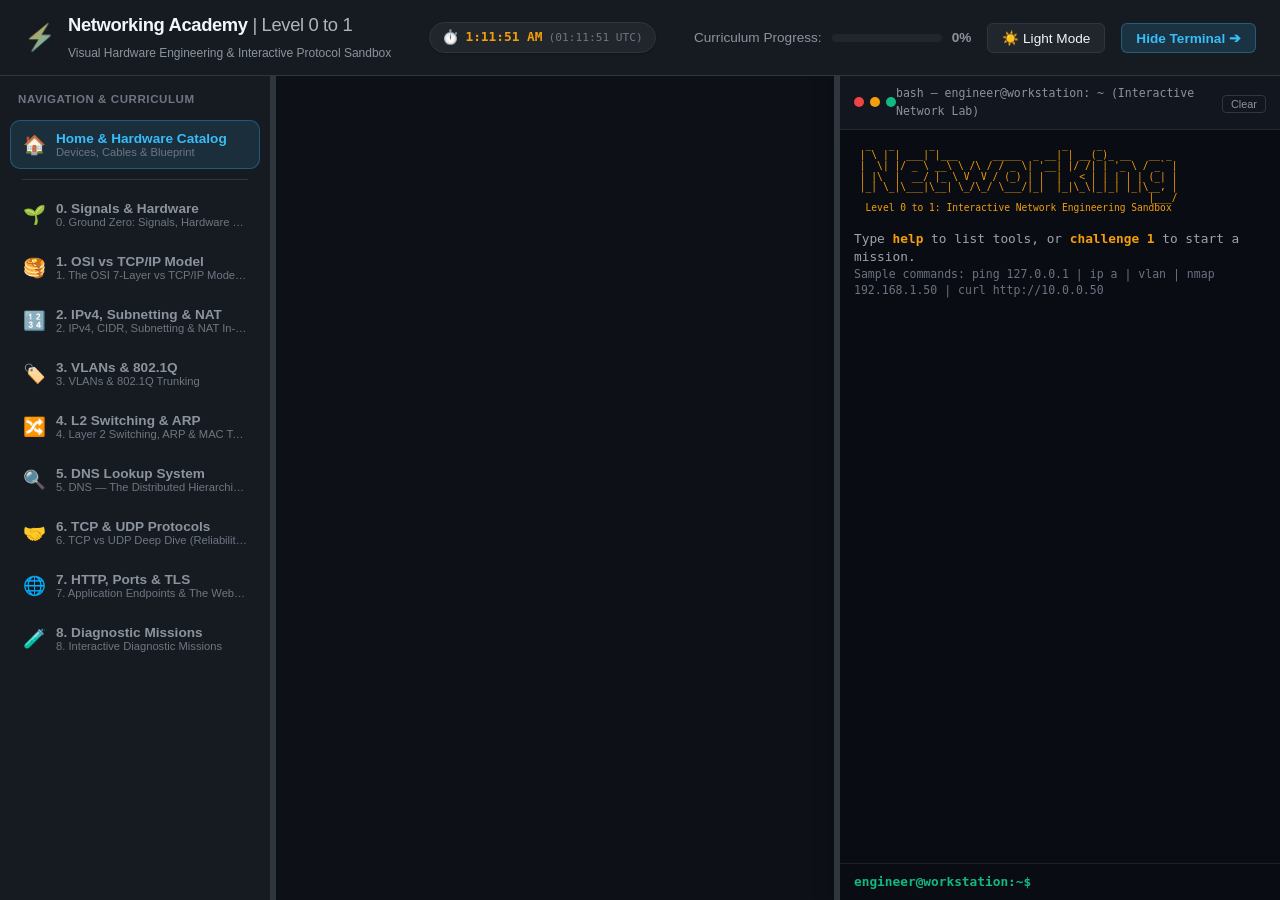
==== commit 0fd4e69c: "Add files via upload" ====
--- a/index.html
+++ b/index.html
@@ -3,8 +3,8 @@
 <head>
   <meta charset="UTF-8" />
   <meta name="viewport" content="width=device-width, initial-scale=1.0" />
-  <title>Networking Academy — Level 0 to Advanced Fundamentals</title>
-  <meta name="description" content="A warm, visual, and zero-buzzword interactive networking academy for new engineers with real packet animations and in-browser terminal practice." />
+  <title>Networking Academy — Professional Systems & Interactive Network Sandbox</title>
+  <meta name="description" content="A professional, visual, and zero-buzzword interactive networking academy for new engineers with hardware anatomy, real packet animations, and in-browser terminal practice." />
   <link rel="stylesheet" href="css/style.css" />
 </head>
 <body data-theme="dark">
@@ -12,11 +12,16 @@
   <!-- Top Application Bar -->
   <header class="app-header">
     <div class="brand">
-      <span class="brand-icon">⚡</span>
-      <div class="brand-text">
+      <span class="brand-icon" onclick="App.showHomeView(true)" style="cursor:pointer;" title="Return to Home">⚡</span>
+      <div class="brand-text" onclick="App.showHomeView(true)" style="cursor:pointer;">
         <h1>Networking Academy <span style="font-weight: normal; opacity: 0.7;">| Level 0 to 1</span></h1>
-        <span class="brand-sub">Visual Systems Engineering & Interactive Network Sandbox</span>
+        <span class="brand-sub">Visual Hardware Engineering & Interactive Protocol Sandbox</span>
       </div>
+    </div>
+
+    <!-- Live System Clock -->
+    <div class="header-clock-container" id="header-live-clock">
+      <span class="clock-icon">⏱️</span> 00:00:00
     </div>
 
     <div class="header-right">
@@ -35,25 +40,31 @@
     </div>
   </header>
 
-  <!-- Main 3-Column Side-by-Side Workspace -->
-  <div class="app-layout">
+  <!-- Main 3-Column Sizable Side-by-Side Workspace -->
+  <div class="app-layout" id="main-app-layout">
     
-    <!-- Left: Sidebar Navigation -->
-    <aside class="sidebar">
-      <div class="sidebar-heading">Curriculum Modules</div>
+    <!-- 1. Left: Sizable Sidebar Navigation -->
+    <aside class="sidebar" id="app-sidebar">
+      <div class="sidebar-heading">Navigation & Curriculum</div>
       <nav class="nav-modules" id="nav-modules-list">
-        <!-- Dynamically rendered modules -->
+        <!-- Dynamically rendered Home + Modules -->
       </nav>
     </aside>
 
-    <!-- Center Stage: Reading, Explanations & Wide Visualizers -->
-    <main class="content-area-wrapper">
+    <!-- Draggable Left Splitter Gutter -->
+    <div class="resizer-gutter resizer-left" id="resizer-left" title="Drag to resize sidebar"></div>
+
+    <!-- 2. Center Stage: Reading, Explanations, Home Catalog & Wide Visualizers -->
+    <main class="content-area-wrapper" id="app-content-wrapper">
       <div class="main-content" id="module-content-area">
-        <!-- Dynamically populated module sections & wide visualizers -->
+        <!-- Dynamically populated Home or Module sections -->
       </div>
     </main>
 
-    <!-- Right Side: Side-by-Side Interactive Terminal Panel -->
+    <!-- Draggable Right Splitter Gutter -->
+    <div class="resizer-gutter resizer-right" id="resizer-right" title="Drag to resize terminal panel"></div>
+
+    <!-- 3. Right Side: Sizable Interactive Terminal Panel -->
     <aside class="terminal-panel" id="terminal-panel">
       <div id="terminal-mount" style="height: 100%;"></div>
     </aside>
@@ -61,6 +72,7 @@
   </div>
 
   <!-- Application Scripts -->
+  <script src="js/data/devices.js"></script>
   <script src="js/data/curriculum.js"></script>
   <script src="js/visualizers/packetJourney.js"></script>
   <script src="js/visualizers/layerStack.js"></script>
--- a/css/style.css
+++ b/css/style.css
@@ -1,4 +1,4 @@
-/* Modern, Warm & Responsive Networking Academy Stylesheet */
+/* Modern, Warm & Professional Networking Academy Stylesheet */
 :root {
   --bg-primary: #0d1117;
   --bg-secondary: #161b22;
@@ -74,6 +74,11 @@
   flex-direction: column;
 }
 
+body.resizing-horizontal {
+  user-select: none;
+  cursor: col-resize !important;
+}
+
 /* App Header */
 .app-header {
   display: flex;
@@ -108,6 +113,25 @@
   font-size: 0.75rem;
   color: var(--text-muted);
 }
+
+/* Live Header Clock */
+.header-clock-container {
+  display: flex;
+  align-items: center;
+  gap: 6px;
+  background: var(--bg-tertiary);
+  border: 1px solid var(--border-color);
+  padding: 4px 12px;
+  border-radius: 999px;
+  font-family: var(--font-mono);
+  font-size: 0.8rem;
+  color: var(--accent-primary);
+  box-shadow: var(--shadow-sm);
+}
+
+.clock-icon { font-size: 0.85rem; }
+.clock-local { font-weight: bold; color: var(--accent-warm); }
+.clock-utc { font-size: 0.7rem; color: var(--text-dim); }
 
 .header-right {
   display: flex;
@@ -149,18 +173,10 @@
   transition: all 0.2s ease;
 }
 
-.btn-header:hover {
-  background: var(--border-color);
-}
-
-.btn-term-toggle {
-  background: rgba(56, 189, 248, 0.15);
-  color: var(--accent-primary);
-  border-color: rgba(56, 189, 248, 0.3);
-  font-weight: 600;
-}
-
-/* 3-Column Main Layout Grid */
+.btn-header:hover { background: var(--border-color); }
+.btn-term-toggle { background: rgba(56, 189, 248, 0.15); color: var(--accent-primary); border-color: rgba(56, 189, 248, 0.3); font-weight: 600; }
+
+/* 3-Column Sizable Layout */
 .app-layout {
   display: flex;
   flex: 1;
@@ -169,11 +185,12 @@
   position: relative;
 }
 
-/* 1. Left Sidebar Navigation */
+/* 1. Left Sizable Sidebar Navigation */
 .sidebar {
-  width: 260px;
+  width: 270px;
+  min-width: 180px;
+  max-width: 450px;
   background: var(--bg-secondary);
-  border-right: 1px solid var(--border-color);
   display: flex;
   flex-direction: column;
   overflow-y: auto;
@@ -187,6 +204,12 @@
   text-transform: uppercase;
   letter-spacing: 0.05em;
   color: var(--text-dim);
+}
+
+.sidebar-divider {
+  height: 1px;
+  background: var(--border-color);
+  margin: 6px 12px;
 }
 
 .nav-modules {
@@ -221,38 +244,28 @@
   color: var(--accent-primary);
 }
 
-.nav-icon {
-  font-size: 1.15rem;
-}
-
-.nav-text {
-  flex: 1;
-  min-width: 0;
-}
-
-.nav-short {
-  display: block;
-  font-weight: 600;
-  font-size: 0.85rem;
-  white-space: nowrap;
-  overflow: hidden;
-  text-overflow: ellipsis;
-}
-
-.nav-tagline {
-  display: block;
-  font-size: 0.7rem;
-  color: var(--text-dim);
-  white-space: nowrap;
-  overflow: hidden;
-  text-overflow: ellipsis;
-}
-
-.nav-check {
-  font-weight: bold;
-  color: var(--accent-success);
-  font-size: 0.85rem;
-}
+.nav-icon { font-size: 1.15rem; }
+.nav-text { flex: 1; min-width: 0; }
+.nav-short { display: block; font-weight: 600; font-size: 0.85rem; white-space: nowrap; overflow: hidden; text-overflow: ellipsis; }
+.nav-tagline { display: block; font-size: 0.7rem; color: var(--text-dim); white-space: nowrap; overflow: hidden; text-overflow: ellipsis; }
+.nav-check { font-weight: bold; color: var(--accent-success); font-size: 0.85rem; }
+
+/* Draggable Splitter Gutters */
+.resizer-gutter {
+  width: 6px;
+  background: var(--border-color);
+  cursor: col-resize;
+  transition: background 0.2s ease;
+  z-index: 15;
+  flex-shrink: 0;
+}
+
+.resizer-gutter:hover, .resizer-gutter.resizer-active {
+  background: var(--accent-primary);
+  box-shadow: 0 0 8px var(--accent-primary);
+}
+
+.resizer-gutter.resizer-hidden { display: none; }
 
 /* 2. Center Stage (Wide Content & Visualizers) */
 .content-area-wrapper {
@@ -262,6 +275,7 @@
   overflow: hidden;
   position: relative;
   background: var(--bg-primary);
+  min-width: 320px;
 }
 
 .main-content {
@@ -273,214 +287,293 @@
   width: 100%;
 }
 
-.module-header-hero {
-  margin-bottom: 28px;
-}
-
-.hero-badge {
-  display: inline-flex;
-  align-items: center;
-  gap: 8px;
-  background: rgba(245, 158, 11, 0.12);
-  color: var(--accent-warm);
-  padding: 4px 12px;
-  border-radius: 999px;
+/* Home Page Styles */
+.home-hero-card {
+  display: flex;
+  justify-content: space-between;
+  align-items: center;
+  background: linear-gradient(135deg, rgba(56, 189, 248, 0.1) 0%, rgba(245, 158, 11, 0.08) 100%);
+  border: 1px solid var(--border-color);
+  border-radius: var(--radius-lg);
+  padding: 32px;
+  margin-bottom: 32px;
+  gap: 24px;
+}
+
+.hero-left { flex: 1; }
+.hero-left h2 { font-size: 1.9rem; font-weight: 800; letter-spacing: -0.02em; margin: 8px 0 12px; color: var(--text-main); }
+.hero-desc { font-size: 1rem; color: var(--text-muted); line-height: 1.6; margin-bottom: 20px; max-width: 680px; }
+
+.hero-actions { display: flex; gap: 12px; flex-wrap: wrap; }
+.btn-hero-primary {
+  background: var(--accent-warm);
+  color: #000;
+  font-weight: 700;
+  padding: 10px 22px;
+  border-radius: var(--radius-md);
+  border: none;
+  font-size: 0.95rem;
+  cursor: pointer;
+  transition: all 0.2s ease;
+}
+.btn-hero-primary:hover { background: var(--accent-warm-hover); transform: translateY(-1px); }
+
+.btn-hero-secondary {
+  background: var(--bg-tertiary);
+  border: 1px solid var(--border-color);
+  color: var(--text-main);
+  padding: 10px 20px;
+  border-radius: var(--radius-md);
+  font-size: 0.9rem;
+  cursor: pointer;
+  transition: all 0.2s ease;
+}
+.btn-hero-secondary:hover { background: var(--border-color); }
+
+.hero-stats-badge {
+  display: flex;
+  flex-direction: column;
+  gap: 12px;
+  background: var(--bg-secondary);
+  border: 1px solid var(--border-color);
+  padding: 18px 24px;
+  border-radius: var(--radius-md);
+}
+
+.stat-box { display: flex; flex-direction: column; align-items: center; }
+.stat-box strong { font-size: 1.5rem; color: var(--accent-primary); font-weight: 800; }
+.stat-box span { font-size: 0.72rem; color: var(--text-dim); text-transform: uppercase; }
+
+.home-section {
+  margin-bottom: 40px;
+}
+
+.section-title-row {
+  display: flex;
+  justify-content: space-between;
+  align-items: center;
+  margin-bottom: 18px;
+}
+
+.section-title-row h3 {
+  font-size: 1.35rem;
+  font-weight: 700;
+  color: var(--text-main);
+}
+
+/* Network Blueprint Architecture Card */
+.network-blueprint-card {
+  background: var(--bg-secondary);
+  border: 1px solid var(--border-color);
+  border-radius: var(--radius-lg);
+  padding: 24px;
+  box-shadow: var(--shadow-md);
+}
+
+.blueprint-flow {
+  display: flex;
+  align-items: center;
+  justify-content: space-between;
+  gap: 12px;
+  overflow-x: auto;
+  padding: 10px 0;
+}
+
+.bp-stage {
+  display: flex;
+  flex-direction: column;
+  align-items: center;
+  gap: 10px;
+}
+
+.bp-stage-label {
+  font-size: 0.7rem;
+  font-weight: bold;
+  color: var(--text-dim);
+  text-transform: uppercase;
+}
+
+.bp-node {
+  background: var(--bg-tertiary);
+  border: 1px solid var(--border-color);
+  border-radius: var(--radius-md);
+  padding: 14px 18px;
+  text-align: center;
+  cursor: pointer;
+  transition: all 0.2s ease;
+  min-width: 140px;
+}
+
+.bp-node:hover { border-color: var(--accent-primary); background: rgba(56, 189, 248, 0.08); }
+.bp-active { border-color: var(--accent-warm) !important; background: rgba(245, 158, 11, 0.12) !important; box-shadow: 0 0 14px rgba(245, 158, 11, 0.3); }
+
+.bp-icon { font-size: 1.8rem; margin-bottom: 4px; display: block; }
+.bp-node strong { font-size: 0.85rem; display: block; }
+.bp-node small { font-size: 0.7rem; color: var(--text-dim); }
+
+.bp-arrow {
+  font-size: 1.5rem;
+  color: var(--accent-primary);
+}
+
+.bp-endpoints-stack {
+  display: flex;
+  flex-direction: column;
+  gap: 6px;
+}
+
+.bp-mini-node {
+  background: var(--bg-tertiary);
+  border: 1px solid var(--border-color);
+  border-radius: var(--radius-sm);
+  padding: 6px 12px;
   font-size: 0.78rem;
-  font-weight: 600;
-  margin-bottom: 10px;
-}
-
-.module-header-hero h2 {
-  font-size: 1.85rem;
-  font-weight: 700;
-  letter-spacing: -0.02em;
-  margin-bottom: 6px;
-}
-
-.hero-tagline {
-  font-size: 1.05rem;
-  color: var(--text-muted);
-}
-
-/* Lesson Sections */
-.lesson-section {
-  margin-bottom: 36px;
-}
-
-.lesson-section h3 {
-  font-size: 1.3rem;
-  font-weight: 600;
+  cursor: pointer;
+  transition: all 0.2s ease;
+}
+
+.bp-mini-node:hover { border-color: var(--accent-primary); }
+
+/* Hardware Catalog Grid */
+.devices-catalog-grid {
+  display: grid;
+  grid-template-columns: repeat(auto-fit, minmax(160px, 1fr));
+  gap: 12px;
+  margin-bottom: 20px;
+}
+
+.device-thumb-card {
+  background: var(--bg-secondary);
+  border: 1px solid var(--border-color);
+  border-radius: var(--radius-md);
+  padding: 14px;
+  text-align: center;
+  cursor: pointer;
+  transition: all 0.2s ease;
+}
+
+.device-thumb-card:hover { border-color: var(--border-hover); background: var(--bg-tertiary); }
+.dev-card-active { border-color: var(--accent-warm); background: rgba(245, 158, 11, 0.1); box-shadow: 0 0 14px rgba(245, 158, 11, 0.25); transform: translateY(-2px); }
+
+.thumb-icon { font-size: 1.8rem; margin-bottom: 4px; }
+.device-thumb-card strong { display: block; font-size: 0.85rem; }
+.thumb-cat { display: block; font-size: 0.7rem; color: var(--text-dim); margin: 2px 0 6px; }
+.thumb-layer { display: inline-block; font-size: 0.65rem; background: var(--bg-tertiary); padding: 2px 6px; border-radius: 999px; color: var(--accent-primary); font-weight: 600; }
+
+/* Device Detail Viewer Card */
+.device-detail-card {
+  background: var(--bg-secondary);
+  border: 1px solid var(--border-color);
+  border-radius: var(--radius-lg);
+  padding: 24px;
+  box-shadow: var(--shadow-md);
+}
+
+.detail-header {
+  display: flex;
+  justify-content: space-between;
+  align-items: center;
   margin-bottom: 12px;
-  color: var(--text-main);
-  display: flex;
-  align-items: center;
-  gap: 10px;
-}
-
-.section-body p {
-  margin-bottom: 14px;
-  font-size: 1rem;
-  color: var(--text-muted);
-}
-
-.section-body strong {
-  color: var(--text-main);
-}
-
-.section-body code {
-  font-family: var(--font-mono);
-  background: var(--bg-tertiary);
-  padding: 2px 6px;
-  border-radius: var(--radius-sm);
-  font-size: 0.9em;
-  color: var(--accent-primary);
-}
-
-.section-body ul, .section-body ol {
-  margin: 10px 0 18px 24px;
-  color: var(--text-muted);
-}
-
-.section-body li {
-  margin-bottom: 6px;
-}
-
-/* Callouts */
-.callout-box {
-  padding: 14px 18px;
-  border-radius: var(--radius-md);
-  margin: 18px 0;
-  border-left: 4px solid;
-}
-
-.callout-tip {
-  background: rgba(16, 185, 129, 0.08);
-  border-color: var(--accent-success);
-}
-
-.callout-note {
-  background: rgba(56, 189, 248, 0.08);
-  border-color: var(--accent-primary);
-}
-
-.callout-header {
-  display: flex;
-  align-items: center;
-  gap: 8px;
-  margin-bottom: 4px;
-  color: var(--text-main);
-  font-size: 0.9rem;
-}
-
-.callout-box p {
-  font-size: 0.88rem;
-  color: var(--text-muted);
-  margin: 0;
-}
-
-/* Tech comparison grid */
-.tech-comparison-grid {
+  border-bottom: 1px solid var(--border-color);
+  padding-bottom: 12px;
+}
+
+.detail-title-group { display: flex; align-items: center; gap: 14px; }
+.detail-icon { font-size: 2.2rem; }
+.detail-title-group h4 { font-size: 1.25rem; font-weight: 700; color: var(--text-main); }
+.detail-category { font-size: 0.8rem; color: var(--text-dim); }
+.detail-tagline { font-size: 0.95rem; color: var(--text-muted); margin-bottom: 18px; }
+
+.detail-grid {
   display: grid;
   grid-template-columns: 1fr 1fr;
-  gap: 14px;
-  margin: 18px 0;
-}
-
-.tech-card {
-  background: var(--bg-secondary);
+  gap: 20px;
+}
+
+.detail-pane {
+  background: var(--bg-tertiary);
   border: 1px solid var(--border-color);
   border-radius: var(--radius-md);
   padding: 16px;
 }
 
-.tech-card h4 {
-  font-size: 0.95rem;
-  margin-bottom: 8px;
-  color: var(--accent-primary);
-}
-
-.tech-card p {
-  font-size: 0.88rem;
-  color: var(--text-muted);
-  margin-bottom: 6px;
-}
-
-/* Code Preview Snippets */
-.code-preview {
-  display: flex;
-  justify-content: space-between;
-  align-items: center;
-  background: var(--bg-tertiary);
-  border: 1px solid var(--border-color);
-  border-radius: var(--radius-sm);
-  padding: 8px 14px;
-  margin: 10px 0;
-}
-
-.code-preview code {
-  font-family: var(--font-mono);
-  font-size: 0.9rem;
-  color: var(--accent-warm);
-}
-
-.btn-copy {
-  background: rgba(56, 189, 248, 0.15);
-  border: 1px solid rgba(56, 189, 248, 0.3);
-  color: var(--accent-primary);
-  padding: 4px 10px;
-  border-radius: var(--radius-sm);
-  font-size: 0.78rem;
-  font-weight: 600;
+.detail-pane strong { font-size: 0.82rem; color: var(--text-main); }
+.detail-pane p { font-size: 0.88rem; color: var(--text-muted); margin-top: 4px; line-height: 1.5; }
+.anatomy-list { margin-top: 8px; font-size: 0.82rem; color: var(--text-muted); }
+.anatomy-list ul { margin-left: 18px; }
+.anatomy-list li { margin-bottom: 6px; }
+
+.specs-table {
+  width: 100%;
+  border-collapse: collapse;
+  font-size: 0.82rem;
+  margin-top: 8px;
+}
+
+.specs-table td { padding: 6px 8px; border-bottom: 1px solid var(--border-color); }
+.specs-table td:first-child { width: 130px; color: var(--text-dim); }
+
+/* Learning Journey Roadmap */
+.journey-roadmap-grid {
+  display: grid;
+  grid-template-columns: repeat(auto-fit, minmax(240px, 1fr));
+  gap: 14px;
+}
+
+.roadmap-card {
+  background: var(--bg-secondary);
+  border: 1px solid var(--border-color);
+  border-radius: var(--radius-md);
+  padding: 18px;
   cursor: pointer;
   transition: all 0.2s ease;
-}
-
-.btn-copy:hover {
-  background: var(--accent-primary);
-  color: #000;
-}
-
-/* Visualizer Container & Wrapper (Full Width & Wide Canvas) */
-.vis-mount-container {
-  margin: 24px 0;
-  width: 100%;
-}
-
-.vis-wrapper {
-  background: var(--bg-secondary);
-  border: 1px solid var(--border-color);
-  border-radius: var(--radius-lg);
-  padding: 22px;
-  box-shadow: var(--shadow-md);
-  width: 100%;
-}
-
-.vis-header {
-  display: flex;
-  justify-content: space-between;
-  align-items: center;
-  margin-bottom: 18px;
-  padding-bottom: 12px;
-  border-bottom: 1px solid var(--border-color);
-  flex-wrap: wrap;
-  gap: 10px;
-}
-
-.vis-title {
-  display: flex;
-  align-items: center;
-  gap: 10px;
-  font-size: 1rem;
-}
-
-.pulse-dot {
-  width: 9px;
-  height: 9px;
-  background: var(--accent-success);
-  border-radius: 50%;
-  box-shadow: 0 0 10px var(--accent-success);
-  animation: pulse 2s infinite;
-}
+  display: flex;
+  flex-direction: column;
+}
+
+.roadmap-card:hover { border-color: var(--accent-primary); transform: translateY(-3px); box-shadow: var(--shadow-md); }
+.road-num { font-size: 0.7rem; font-weight: bold; color: var(--accent-warm); text-transform: uppercase; margin-bottom: 4px; }
+.road-icon { font-size: 1.6rem; margin-bottom: 6px; }
+.roadmap-card strong { font-size: 0.95rem; margin-bottom: 4px; }
+.roadmap-card p { font-size: 0.82rem; color: var(--text-muted); line-height: 1.4; flex: 1; margin-bottom: 12px; }
+.road-footer { display: flex; justify-content: space-between; align-items: center; border-top: 1px solid var(--border-color); padding-top: 10px; }
+.road-action { font-size: 0.8rem; font-weight: 600; color: var(--accent-primary); }
+.road-done { font-size: 0.75rem; font-weight: bold; color: var(--accent-success); }
+
+/* Lesson Sections */
+.lesson-section { margin-bottom: 36px; }
+.lesson-section h3 { font-size: 1.3rem; font-weight: 600; margin-bottom: 12px; color: var(--text-main); display: flex; align-items: center; gap: 10px; }
+.section-body p { margin-bottom: 14px; font-size: 1rem; color: var(--text-muted); }
+.section-body strong { color: var(--text-main); }
+.section-body code { font-family: var(--font-mono); background: var(--bg-tertiary); padding: 2px 6px; border-radius: var(--radius-sm); font-size: 0.9em; color: var(--accent-primary); }
+.section-body ul, .section-body ol { margin: 10px 0 18px 24px; color: var(--text-muted); }
+.section-body li { margin-bottom: 6px; }
+
+/* Callouts */
+.callout-box { padding: 14px 18px; border-radius: var(--radius-md); margin: 18px 0; border-left: 4px solid; }
+.callout-tip { background: rgba(16, 185, 129, 0.08); border-color: var(--accent-success); }
+.callout-note { background: rgba(56, 189, 248, 0.08); border-color: var(--accent-primary); }
+.callout-header { display: flex; align-items: center; gap: 8px; margin-bottom: 4px; color: var(--text-main); font-size: 0.9rem; }
+.callout-box p { font-size: 0.88rem; color: var(--text-muted); margin: 0; }
+
+/* Tech comparison grid */
+.tech-comparison-grid { display: grid; grid-template-columns: 1fr 1fr; gap: 14px; margin: 18px 0; }
+.tech-card { background: var(--bg-secondary); border: 1px solid var(--border-color); border-radius: var(--radius-md); padding: 16px; }
+.tech-card h4 { font-size: 0.95rem; margin-bottom: 8px; color: var(--accent-primary); }
+.tech-card p { font-size: 0.88rem; color: var(--text-muted); margin-bottom: 6px; }
+
+/* Code Preview Snippets */
+.code-preview { display: flex; justify-content: space-between; align-items: center; background: var(--bg-tertiary); border: 1px solid var(--border-color); border-radius: var(--radius-sm); padding: 8px 14px; margin: 10px 0; }
+.code-preview code { font-family: var(--font-mono); font-size: 0.9rem; color: var(--accent-warm); }
+.btn-copy { background: rgba(56, 189, 248, 0.15); border: 1px solid rgba(56, 189, 248, 0.3); color: var(--accent-primary); padding: 4px 10px; border-radius: var(--radius-sm); font-size: 0.78rem; font-weight: 600; cursor: pointer; transition: all 0.2s ease; }
+.btn-copy:hover { background: var(--accent-primary); color: #000; }
+
+/* Visualizer Container & Wrapper (Wide Canvas) */
+.vis-mount-container { margin: 24px 0; width: 100%; }
+.vis-wrapper { background: var(--bg-secondary); border: 1px solid var(--border-color); border-radius: var(--radius-lg); padding: 22px; box-shadow: var(--shadow-md); width: 100%; }
+.vis-header { display: flex; justify-content: space-between; align-items: center; margin-bottom: 18px; padding-bottom: 12px; border-bottom: 1px solid var(--border-color); flex-wrap: wrap; gap: 10px; }
+.vis-title { display: flex; align-items: center; gap: 10px; font-size: 1rem; }
+.pulse-dot { width: 9px; height: 9px; background: var(--accent-success); border-radius: 50%; box-shadow: 0 0 10px var(--accent-success); animation: pulse 2s infinite; }
 
 @keyframes pulse {
   0% { transform: scale(0.95); opacity: 0.8; }
@@ -488,676 +581,137 @@
   100% { transform: scale(0.95); opacity: 0.8; }
 }
 
-.vis-controls {
-  display: flex;
-  align-items: center;
-  gap: 8px;
-  flex-wrap: wrap;
-}
-
-.vis-input, .vis-select {
-  background: var(--bg-tertiary);
-  border: 1px solid var(--border-color);
-  color: var(--text-main);
-  padding: 6px 12px;
-  border-radius: var(--radius-sm);
-  font-family: var(--font-mono);
-  font-size: 0.82rem;
-}
-
-.btn-vis {
-  padding: 6px 14px;
-  border-radius: var(--radius-sm);
-  font-size: 0.82rem;
-  font-weight: 600;
-  cursor: pointer;
-  transition: all 0.2s ease;
-  border: 1px solid transparent;
-}
-
+.vis-controls { display: flex; align-items: center; gap: 8px; flex-wrap: wrap; }
+.vis-input, .vis-select { background: var(--bg-tertiary); border: 1px solid var(--border-color); color: var(--text-main); padding: 6px 12px; border-radius: var(--radius-sm); font-family: var(--font-mono); font-size: 0.82rem; }
+.btn-vis { padding: 6px 14px; border-radius: var(--radius-sm); font-size: 0.82rem; font-weight: 600; cursor: pointer; transition: all 0.2s ease; border: 1px solid transparent; }
 .btn-primary { background: var(--accent-primary); color: #000; }
 .btn-primary:hover { background: var(--accent-primary-hover); }
-
 .btn-accent { background: var(--accent-warm); color: #000; }
 .btn-accent:hover { background: var(--accent-warm-hover); }
-
 .btn-subtle { background: var(--bg-tertiary); border-color: var(--border-color); color: var(--text-main); }
 .btn-subtle:hover { background: var(--border-color); }
 
 /* Packet Journey Visualizer Elements */
-.vis-network-map {
-  display: flex;
-  align-items: center;
-  justify-content: space-between;
-  background: var(--bg-tertiary);
-  border-radius: var(--radius-md);
-  padding: 22px;
-  margin-bottom: 22px;
-  position: relative;
-  overflow-x: auto;
-}
-
-.net-node {
-  background: var(--bg-secondary);
-  border: 1px solid var(--border-color);
-  border-radius: var(--radius-md);
-  padding: 12px;
-  text-align: center;
-  min-width: 130px;
-  transition: all 0.3s ease;
-  z-index: 2;
-}
-
-.active-node {
-  border-color: var(--accent-warm);
-  box-shadow: 0 0 15px rgba(245, 158, 11, 0.4);
-  transform: translateY(-2px);
-}
-
+.vis-network-map { display: flex; align-items: center; justify-content: space-between; background: var(--bg-tertiary); border-radius: var(--radius-md); padding: 22px; margin-bottom: 22px; position: relative; overflow-x: auto; }
+.net-node { background: var(--bg-secondary); border: 1px solid var(--border-color); border-radius: var(--radius-md); padding: 12px; text-align: center; min-width: 130px; transition: all 0.3s ease; z-index: 2; }
+.active-node { border-color: var(--accent-warm); box-shadow: 0 0 15px rgba(245, 158, 11, 0.4); transform: translateY(-2px); }
 .node-icon { font-size: 1.6rem; margin-bottom: 4px; }
 .node-name { font-weight: 600; font-size: 0.82rem; }
 .node-ip { font-family: var(--font-mono); font-size: 0.72rem; color: var(--accent-primary); }
 .node-mac { font-family: var(--font-mono); font-size: 0.62rem; color: var(--text-dim); }
 .node-badge { font-size: 0.68rem; color: var(--text-muted); background: var(--bg-tertiary); padding: 2px 4px; border-radius: 4px; margin-top: 4px; }
-
-.net-wire {
-  flex: 1;
-  height: 4px;
-  background: var(--border-color);
-  position: relative;
-  margin: 0 8px;
-  min-width: 50px;
-}
-
-.wire-label {
-  position: absolute;
-  top: 8px;
-  left: 50%;
-  transform: translateX(-50%);
-  font-size: 0.62rem;
-  color: var(--text-dim);
-  white-space: nowrap;
-}
-
-.packet-tracer {
-  position: absolute;
-  top: -6px;
-  width: 16px;
-  height: 16px;
-  background: var(--accent-warm);
-  border-radius: 50%;
-  box-shadow: 0 0 10px var(--accent-warm);
-  opacity: 0;
-  transition: opacity 0.2s ease;
-}
-
-.moving-tracer {
-  animation: moveAcross 1s infinite linear;
-}
-
-@keyframes moveAcross {
-  0% { left: 0%; }
-  100% { left: 90%; }
-}
-
-.vis-stage-grid {
-  display: grid;
-  grid-template-columns: 1fr 1fr;
-  gap: 18px;
-}
-
-.vis-panel {
-  background: var(--bg-tertiary);
-  border: 1px solid var(--border-color);
-  border-radius: var(--radius-md);
-  padding: 16px;
-}
-
-.panel-heading {
-  font-size: 0.82rem;
-  font-weight: 700;
-  color: var(--text-dim);
-  text-transform: uppercase;
-  margin-bottom: 10px;
-}
-
-.encapsulation-stack {
-  display: flex;
-  flex-direction: column;
-  gap: 8px;
-}
-
-.stack-layer {
-  padding: 8px 12px;
-  border-radius: var(--radius-sm);
-  border: 1px solid var(--border-color);
-  background: var(--bg-secondary);
-  transition: all 0.3s ease;
-}
-
-.active-layer {
-  border-color: var(--accent-primary);
-  background: rgba(56, 189, 248, 0.08);
-}
-
-.pending-layer {
-  opacity: 0.4;
-}
-
-.layer-tag {
-  font-weight: 700;
-  font-size: 0.78rem;
-  color: var(--accent-primary);
-  margin-bottom: 2px;
-}
-
-.layer-details {
-  display: flex;
-  gap: 14px;
-  font-size: 0.72rem;
-  font-family: var(--font-mono);
-  color: var(--text-muted);
-}
-
-.binary-stream {
-  margin-bottom: 12px;
-}
-
-.stream-label {
-  display: block;
-  font-size: 0.72rem;
-  color: var(--text-dim);
-  margin-bottom: 4px;
-}
-
-.bytes-row {
-  display: flex;
-  gap: 4px;
-  flex-wrap: wrap;
-}
-
-.byte-chip {
-  background: var(--bg-secondary);
-  border: 1px solid var(--border-color);
-  padding: 3px 6px;
-  border-radius: 4px;
-  font-family: var(--font-mono);
-  font-size: 0.72rem;
-  color: var(--accent-success);
-}
-
-.packet-pills {
-  display: flex;
-  gap: 6px;
-  flex-wrap: wrap;
-}
-
-.pkt-pill {
-  padding: 3px 8px;
-  border-radius: 999px;
-  font-size: 0.72rem;
-  font-family: var(--font-mono);
-}
-
+.net-wire { flex: 1; height: 4px; background: var(--border-color); position: relative; margin: 0 8px; min-width: 50px; }
+.wire-label { position: absolute; top: 8px; left: 50%; transform: translateX(-50%); font-size: 0.62rem; color: var(--text-dim); white-space: nowrap; }
+.packet-tracer { position: absolute; top: -6px; width: 16px; height: 16px; background: var(--accent-warm); border-radius: 50%; box-shadow: 0 0 10px var(--accent-warm); opacity: 0; transition: opacity 0.2s ease; }
+.moving-tracer { animation: moveAcross 1s infinite linear; }
+@keyframes moveAcross { 0% { left: 0%; } 100% { left: 90%; } }
+
+.vis-stage-grid { display: grid; grid-template-columns: 1fr 1fr; gap: 18px; }
+.vis-panel { background: var(--bg-tertiary); border: 1px solid var(--border-color); border-radius: var(--radius-md); padding: 16px; }
+.panel-heading { font-size: 0.82rem; font-weight: 700; color: var(--text-dim); text-transform: uppercase; margin-bottom: 10px; }
+.encapsulation-stack { display: flex; flex-direction: column; gap: 8px; }
+.stack-layer { padding: 8px 12px; border-radius: var(--radius-sm); border: 1px solid var(--border-color); background: var(--bg-secondary); transition: all 0.3s ease; }
+.active-layer { border-color: var(--accent-primary); background: rgba(56, 189, 248, 0.08); }
+.pending-layer { opacity: 0.4; }
+.layer-tag { font-weight: 700; font-size: 0.78rem; color: var(--accent-primary); margin-bottom: 2px; }
+.layer-details { display: flex; gap: 14px; font-size: 0.72rem; font-family: var(--font-mono); color: var(--text-muted); }
+.binary-stream { margin-bottom: 12px; }
+.stream-label { display: block; font-size: 0.72rem; color: var(--text-dim); margin-bottom: 4px; }
+.bytes-row { display: flex; gap: 4px; flex-wrap: wrap; }
+.byte-chip { background: var(--bg-secondary); border: 1px solid var(--border-color); padding: 3px 6px; border-radius: 4px; font-family: var(--font-mono); font-size: 0.72rem; color: var(--accent-success); }
+.packet-pills { display: flex; gap: 6px; flex-wrap: wrap; }
+.pkt-pill { padding: 3px 8px; border-radius: 999px; font-size: 0.72rem; font-family: var(--font-mono); }
 .pill-queued { background: var(--bg-secondary); color: var(--text-dim); }
 .pill-active { background: var(--accent-warm); color: #000; font-weight: bold; }
 .pill-done { background: var(--accent-success); color: #000; font-weight: bold; }
-
-.explanation-box {
-  margin-top: 12px;
-  padding: 10px;
-  background: var(--bg-secondary);
-  border-radius: var(--radius-sm);
-  font-size: 0.82rem;
-  line-height: 1.4;
-  color: var(--text-main);
-  border-left: 3px solid var(--accent-warm);
-}
+.explanation-box { margin-top: 12px; padding: 10px; background: var(--bg-secondary); border-radius: var(--radius-sm); font-size: 0.82rem; line-height: 1.4; color: var(--text-main); border-left: 3px solid var(--accent-warm); }
 
 /* Subnet Visualizer Elements */
-.subnet-controls-bar {
-  display: flex;
-  align-items: center;
-  gap: 16px;
-  margin-bottom: 18px;
-  flex-wrap: wrap;
-}
-
-.control-group {
-  display: flex;
-  align-items: center;
-  gap: 8px;
-  font-size: 0.85rem;
-}
-
-.slider-group {
-  flex: 1;
-  min-width: 200px;
-}
-
-.range-slider {
-  flex: 1;
-  cursor: pointer;
-}
-
-.preset-buttons {
-  display: flex;
-  gap: 6px;
-}
-
-.bit-layout-card {
-  background: var(--bg-tertiary);
-  border-radius: var(--radius-md);
-  padding: 14px;
-  margin-bottom: 18px;
-}
-
-.bit-legend {
-  display: flex;
-  gap: 20px;
-  margin-bottom: 12px;
-  font-size: 0.78rem;
-}
-
-.legend-item {
-  display: flex;
-  align-items: center;
-  gap: 6px;
-}
-
-.legend-box {
-  width: 10px;
-  height: 10px;
-  border-radius: 3px;
-}
-
+.subnet-controls-bar { display: flex; align-items: center; gap: 16px; margin-bottom: 18px; flex-wrap: wrap; }
+.control-group { display: flex; align-items: center; gap: 8px; font-size: 0.85rem; }
+.slider-group { flex: 1; min-width: 200px; }
+.range-slider { flex: 1; cursor: pointer; }
+.preset-buttons { display: flex; gap: 6px; }
+.bit-layout-card { background: var(--bg-tertiary); border-radius: var(--radius-md); padding: 14px; margin-bottom: 18px; }
+.bit-legend { display: flex; gap: 20px; margin-bottom: 12px; font-size: 0.78rem; }
+.legend-item { display: flex; align-items: center; gap: 6px; }
+.legend-box { width: 10px; height: 10px; border-radius: 3px; }
 .bit-net { background: var(--accent-success); }
 .bit-host { background: var(--accent-primary); }
-
-.octets-grid {
-  display: grid;
-  grid-template-columns: repeat(4, 1fr);
-  gap: 10px;
-}
-
-.octet-box {
-  background: var(--bg-secondary);
-  border: 1px solid var(--border-color);
-  border-radius: var(--radius-sm);
-  padding: 8px;
-}
-
-.octet-header {
-  display: flex;
-  justify-content: space-between;
-  font-size: 0.72rem;
-  margin-bottom: 6px;
-  color: var(--text-dim);
-}
-
-.oct-dec {
-  font-family: var(--font-mono);
-  font-size: 0.85rem;
-  color: var(--text-main);
-}
-
-.octet-bits-row {
-  display: grid;
-  grid-template-columns: repeat(8, 1fr);
-  gap: 2px;
-}
-
-.bit-cell {
-  display: flex;
-  flex-direction: column;
-  align-items: center;
-  padding: 3px 1px;
-  border-radius: 3px;
-}
-
+.octets-grid { display: grid; grid-template-columns: repeat(4, 1fr); gap: 10px; }
+.octet-box { background: var(--bg-secondary); border: 1px solid var(--border-color); border-radius: var(--radius-sm); padding: 8px; }
+.octet-header { display: flex; justify-content: space-between; font-size: 0.72rem; margin-bottom: 6px; color: var(--text-dim); }
+.oct-dec { font-family: var(--font-mono); font-size: 0.85rem; color: var(--text-main); }
+.octet-bits-row { display: grid; grid-template-columns: repeat(8, 1fr); gap: 2px; }
+.bit-cell { display: flex; flex-direction: column; align-items: center; padding: 3px 1px; border-radius: 3px; }
 .bit-net-cell { background: rgba(16, 185, 129, 0.2); color: var(--accent-success); }
 .bit-host-cell { background: rgba(56, 189, 248, 0.2); color: var(--accent-primary); }
-
 .bit-num { font-family: var(--font-mono); font-weight: bold; font-size: 0.8rem; }
 .bit-idx { font-size: 0.52rem; color: var(--text-dim); }
-
-.subnet-results-grid {
-  display: grid;
-  grid-template-columns: repeat(auto-fit, minmax(160px, 1fr));
-  gap: 10px;
-  margin-bottom: 18px;
-}
-
-.result-card {
-  background: var(--bg-tertiary);
-  border: 1px solid var(--border-color);
-  border-radius: var(--radius-sm);
-  padding: 10px;
-}
-
-.res-title {
-  display: block;
-  font-size: 0.72rem;
-  color: var(--text-dim);
-  margin-bottom: 3px;
-}
-
-.res-val {
-  font-family: var(--font-mono);
-  font-size: 0.85rem;
-  color: var(--accent-warm);
-}
-
-.subnet-tester-box {
-  background: var(--bg-tertiary);
-  border-radius: var(--radius-md);
-  padding: 14px;
-}
-
-.tester-inputs {
-  display: flex;
-  align-items: center;
-  gap: 10px;
-  margin: 10px 0;
-  flex-wrap: wrap;
-}
-
-.route-result-badge {
-  padding: 10px 14px;
-  border-radius: var(--radius-sm);
-  font-size: 0.82rem;
-  line-height: 1.4;
-}
-
+.subnet-results-grid { display: grid; grid-template-columns: repeat(auto-fit, minmax(160px, 1fr)); gap: 10px; margin-bottom: 18px; }
+.result-card { background: var(--bg-tertiary); border: 1px solid var(--border-color); border-radius: var(--radius-sm); padding: 10px; }
+.res-title { display: block; font-size: 0.72rem; color: var(--text-dim); margin-bottom: 3px; }
+.res-val { font-family: var(--font-mono); font-size: 0.85rem; color: var(--accent-warm); }
+.subnet-tester-box { background: var(--bg-tertiary); border-radius: var(--radius-md); padding: 14px; }
+.tester-inputs { display: flex; align-items: center; gap: 10px; margin: 10px 0; flex-wrap: wrap; }
+.route-result-badge { padding: 10px 14px; border-radius: var(--radius-sm); font-size: 0.82rem; line-height: 1.4; }
 .badge-success { background: rgba(16, 185, 129, 0.12); border: 1px solid var(--accent-success); color: var(--text-main); }
 .badge-router { background: rgba(56, 189, 248, 0.12); border: 1px solid var(--accent-primary); color: var(--text-main); }
 .badge-warn { background: rgba(239, 68, 68, 0.12); border: 1px solid var(--accent-danger); color: var(--text-main); }
 
 /* VLAN Visualizer Elements */
-.vlan-topology-stage {
-  display: flex;
-  justify-content: space-between;
-  align-items: center;
-  background: var(--bg-tertiary);
-  border-radius: var(--radius-md);
-  padding: 20px;
-  margin-bottom: 20px;
-  gap: 16px;
-}
-
-.vlan-switch-zone {
-  flex: 1;
-  display: flex;
-  flex-direction: column;
-  align-items: center;
-  gap: 12px;
-}
-
-.switch-title {
-  font-size: 0.8rem;
-  font-weight: 700;
-  color: var(--text-dim);
-  text-transform: uppercase;
-}
-
-.pc-cluster {
-  display: flex;
-  gap: 12px;
-  width: 100%;
-}
-
-.pc-card {
-  flex: 1;
-  background: var(--bg-secondary);
-  border: 1px solid var(--border-color);
-  border-radius: var(--radius-sm);
-  padding: 10px;
-  text-align: center;
-  transition: all 0.3s ease;
-}
-
+.vlan-topology-stage { display: flex; justify-content: space-between; align-items: center; background: var(--bg-tertiary); border-radius: var(--radius-md); padding: 20px; margin-bottom: 20px; gap: 16px; }
+.vlan-switch-zone { flex: 1; display: flex; flex-direction: column; align-items: center; gap: 12px; }
+.switch-title { font-size: 0.8rem; font-weight: 700; color: var(--text-dim); text-transform: uppercase; }
+.pc-cluster { display: flex; gap: 12px; width: 100%; }
+.pc-card { flex: 1; background: var(--bg-secondary); border: 1px solid var(--border-color); border-radius: var(--radius-sm); padding: 10px; text-align: center; transition: all 0.3s ease; }
 .pc-card strong { display: block; font-size: 0.82rem; }
 .pc-card small { display: block; font-family: var(--font-mono); font-size: 0.7rem; color: var(--text-muted); margin: 2px 0 4px; }
 .port-label { display: block; font-size: 0.62rem; color: var(--text-dim); margin-top: 4px; }
-
 .vlan-10-badge { background: rgba(16, 185, 129, 0.15); color: var(--accent-success); }
 .vlan-20-badge { background: rgba(168, 85, 247, 0.15); color: var(--accent-purple); }
-
-.vlan-badge {
-  display: inline-block;
-  font-size: 0.65rem;
-  font-weight: bold;
-  padding: 2px 6px;
-  border-radius: 999px;
-}
-
-.pc-broadcasting {
-  border-color: var(--accent-warm) !important;
-  box-shadow: 0 0 14px rgba(245, 158, 11, 0.4);
-}
-
-.pc-received {
-  border-color: var(--accent-success) !important;
-  box-shadow: 0 0 14px rgba(16, 185, 129, 0.4);
-}
-
-.pc-blocked {
-  opacity: 0.35;
-}
-
-.vlan-switch-body {
-  width: 100%;
-  background: #1e293b;
-  border: 1px solid var(--border-color);
-  border-radius: var(--radius-sm);
-  padding: 8px;
-  text-align: center;
-}
-
+.vlan-badge { display: inline-block; font-size: 0.65rem; font-weight: bold; padding: 2px 6px; border-radius: 999px; }
+.pc-broadcasting { border-color: var(--accent-warm) !important; box-shadow: 0 0 14px rgba(245, 158, 11, 0.4); }
+.pc-received { border-color: var(--accent-success) !important; box-shadow: 0 0 14px rgba(16, 185, 129, 0.4); }
+.pc-blocked { opacity: 0.35; }
+.vlan-switch-body { width: 100%; background: #1e293b; border: 1px solid var(--border-color); border-radius: var(--radius-sm); padding: 8px; text-align: center; }
 .sw-name { font-weight: 600; font-size: 0.8rem; color: var(--accent-primary); }
 .sw-status { font-size: 0.68rem; color: var(--text-dim); }
-
-.trunk-link-zone {
-  width: 180px;
-  display: flex;
-  flex-direction: column;
-  align-items: center;
-  position: relative;
-}
-
-.trunk-cable {
-  width: 100%;
-  height: 6px;
-  background: var(--border-color);
-  position: relative;
-  border-radius: 999px;
-  margin-bottom: 8px;
-}
-
-.trunk-packet {
-  position: absolute;
-  top: -12px;
-  left: 0;
-  opacity: 0;
-  transition: opacity 0.2s ease;
-}
-
-.packet-in-transit {
-  opacity: 1;
-  animation: trunkPass 1.2s infinite linear;
-}
-
-@keyframes trunkPass {
-  0% { left: 0%; }
-  100% { left: 80%; }
-}
-
-.tag-8021q {
-  background: var(--accent-warm);
-  color: #000;
-  font-size: 0.65rem;
-  font-weight: bold;
-  padding: 2px 6px;
-  border-radius: 4px;
-  white-space: nowrap;
-}
-
-.trunk-legend {
-  text-align: center;
-}
+.trunk-link-zone { width: 180px; display: flex; flex-direction: column; align-items: center; position: relative; }
+.trunk-cable { width: 100%; height: 6px; background: var(--border-color); position: relative; border-radius: 999px; margin-bottom: 8px; }
+.trunk-packet { position: absolute; top: -12px; left: 0; opacity: 0; transition: opacity 0.2s ease; }
+.packet-in-transit { opacity: 1; animation: trunkPass 1.2s infinite linear; }
+@keyframes trunkPass { 0% { left: 0%; } 100% { left: 80%; } }
+.tag-8021q { background: var(--accent-warm); color: #000; font-size: 0.65rem; font-weight: bold; padding: 2px 6px; border-radius: 4px; white-space: nowrap; }
 .trunk-legend strong { display: block; font-size: 0.72rem; }
 .trunk-legend small { font-size: 0.62rem; color: var(--text-dim); line-height: 1.2; display: block; }
-
-.tag-dissector-box {
-  display: flex;
-  flex-direction: column;
-  gap: 12px;
-}
-
-.ethernet-frame-bar {
-  display: flex;
-  width: 100%;
-  border-radius: var(--radius-sm);
-  overflow: hidden;
-  border: 1px solid var(--border-color);
-}
-
-.frame-chunk {
-  background: var(--bg-secondary);
-  border-right: 1px solid var(--border-color);
-  padding: 6px 8px;
-  text-align: center;
-  font-size: 0.72rem;
-}
-
-.chunk-tag {
-  background: rgba(245, 158, 11, 0.2);
-  color: var(--accent-warm);
-  font-weight: bold;
-}
-
+.tag-dissector-box { display: flex; flex-direction: column; gap: 12px; }
+.ethernet-frame-bar { display: flex; width: 100%; border-radius: var(--radius-sm); overflow: hidden; border: 1px solid var(--border-color); }
+.frame-chunk { background: var(--bg-secondary); border-right: 1px solid var(--border-color); padding: 6px 8px; text-align: center; font-size: 0.72rem; }
+.chunk-tag { background: rgba(245, 158, 11, 0.2); color: var(--accent-warm); font-weight: bold; }
 .chunk-data { flex: 1; background: rgba(56, 189, 248, 0.1); color: var(--accent-primary); }
-
-.tag-breakdown {
-  font-size: 0.78rem;
-  color: var(--text-muted);
-  line-height: 1.4;
-}
-
-.vlan-log-box {
-  background: var(--bg-secondary);
-  border: 1px solid var(--border-color);
-  border-radius: var(--radius-sm);
-  padding: 8px 12px;
-  font-family: var(--font-mono);
-  font-size: 0.75rem;
-  height: 130px;
-  overflow-y: auto;
-  display: flex;
-  flex-direction: column;
-  gap: 4px;
-}
+.tag-breakdown { font-size: 0.78rem; color: var(--text-muted); line-height: 1.4; }
+.vlan-log-box { background: var(--bg-secondary); border: 1px solid var(--border-color); border-radius: var(--radius-sm); padding: 8px 12px; font-family: var(--font-mono); font-size: 0.75rem; height: 130px; overflow-y: auto; display: flex; flex-direction: column; gap: 4px; }
 
 /* Layer Stack Visualizer Styles */
-.stack-explorer-layout {
-  display: grid;
-  grid-template-columns: 240px 1fr;
-  gap: 16px;
-}
-
-.layer-tower {
-  display: flex;
-  flex-direction: column;
-  gap: 6px;
-}
-
-.tower-layer {
-  background: var(--bg-tertiary);
-  border: 1px solid var(--border-color);
-  border-radius: var(--radius-sm);
-  padding: 10px 12px;
-  cursor: pointer;
-  transition: all 0.2s ease;
-  position: relative;
-}
-
-.tower-layer:hover {
-  border-color: var(--border-hover);
-  background: rgba(255, 255, 255, 0.04);
-}
-
-.tower-layer-active {
-  border-color: var(--layer-color, var(--accent-primary));
-  background: rgba(56, 189, 248, 0.1);
-  box-shadow: 0 0 12px rgba(56, 189, 248, 0.2);
-}
-
-.tower-num {
-  font-size: 0.65rem;
-  font-weight: bold;
-  text-transform: uppercase;
-  color: var(--layer-color, var(--accent-primary));
-}
-
-.tower-name {
-  font-weight: 600;
-  font-size: 0.8rem;
-  color: var(--text-main);
-}
-
-.tower-unit {
-  font-size: 0.68rem;
-  color: var(--text-dim);
-}
-
-.layer-dissector-card {
-  background: var(--bg-tertiary);
-  border: 1px solid var(--border-color);
-  border-radius: var(--radius-md);
-  padding: 16px;
-}
-
-.dissector-header {
-  display: flex;
-  justify-content: space-between;
-  align-items: center;
-  padding-left: 10px;
-  margin-bottom: 10px;
-}
-
+.stack-explorer-layout { display: grid; grid-template-columns: 240px 1fr; gap: 16px; }
+.layer-tower { display: flex; flex-direction: column; gap: 6px; }
+.tower-layer { background: var(--bg-tertiary); border: 1px solid var(--border-color); border-radius: var(--radius-sm); padding: 10px 12px; cursor: pointer; transition: all 0.2s ease; position: relative; }
+.tower-layer:hover { border-color: var(--border-hover); background: rgba(255, 255, 255, 0.04); }
+.tower-layer-active { border-color: var(--layer-color, var(--accent-primary)); background: rgba(56, 189, 248, 0.1); box-shadow: 0 0 12px rgba(56, 189, 248, 0.2); }
+.tower-num { font-size: 0.65rem; font-weight: bold; text-transform: uppercase; color: var(--layer-color, var(--accent-primary)); }
+.tower-name { font-weight: 600; font-size: 0.8rem; color: var(--text-main); }
+.tower-unit { font-size: 0.68rem; color: var(--text-dim); }
+.layer-dissector-card { background: var(--bg-tertiary); border: 1px solid var(--border-color); border-radius: var(--radius-md); padding: 16px; }
+.dissector-header { display: flex; justify-content: space-between; align-items: center; padding-left: 10px; margin-bottom: 10px; }
 .dissector-header h4 { font-size: 1rem; color: var(--text-main); }
 .badge-unit { font-size: 0.75rem; color: var(--text-muted); }
 .dissector-desc { font-size: 0.85rem; color: var(--text-muted); margin-bottom: 12px; line-height: 1.4; }
-
-.header-fields-table-wrap strong {
-  display: block;
-  font-size: 0.78rem;
-  margin-bottom: 6px;
-  color: var(--text-dim);
-  text-transform: uppercase;
-}
-
-.header-fields-table {
-  width: 100%;
-  border-collapse: collapse;
-  font-size: 0.78rem;
-}
-
-.header-fields-table th, .header-fields-table td {
-  padding: 5px 8px;
-  border-bottom: 1px solid var(--border-color);
-  text-align: left;
-}
-
+.header-fields-table-wrap strong { display: block; font-size: 0.78rem; margin-bottom: 6px; color: var(--text-dim); text-transform: uppercase; }
+.header-fields-table { width: 100%; border-collapse: collapse; font-size: 0.78rem; }
+.header-fields-table th, .header-fields-table td { padding: 5px 8px; border-bottom: 1px solid var(--border-color); text-align: left; }
 .header-fields-table th { background: var(--bg-secondary); color: var(--text-dim); font-size: 0.7rem; }
-
-.wire-encapsulation-diagram {
-  background: var(--bg-secondary);
-  border-radius: var(--radius-sm);
-  padding: 10px;
-  margin-top: 12px;
-}
-
+.wire-encapsulation-diagram { background: var(--bg-secondary); border-radius: var(--radius-sm); padding: 10px; margin-top: 12px; }
 .diag-title { display: block; font-size: 0.7rem; color: var(--text-dim); margin-bottom: 6px; }
 .envelope-chain { display: flex; gap: 4px; flex-wrap: wrap; }
 .envelope { padding: 3px 6px; border-radius: 4px; font-size: 0.7rem; font-family: var(--font-mono); }
@@ -1269,24 +823,22 @@
 .btn-footer:disabled { opacity: 0.4; cursor: not-allowed; }
 .btn-completed { background: rgba(16, 185, 129, 0.15); border-color: var(--accent-success); color: var(--accent-success); }
 
-/* 3. Right Side: Interactive Terminal Panel (Side-by-Side Dock) */
+/* 3. Right Sizable Terminal Panel */
 .terminal-panel {
   width: 440px;
+  min-width: 260px;
+  max-width: 800px;
   background: #090d13;
-  border-left: 2px solid var(--border-color);
   box-shadow: -4px 0 20px rgba(0, 0, 0, 0.4);
   z-index: 10;
   display: flex;
   flex-direction: column;
-  transition: width 0.3s ease, transform 0.3s ease;
+  transition: transform 0.3s ease;
   flex-shrink: 0;
 }
 
 .terminal-panel.panel-collapsed {
-  width: 0;
-  overflow: hidden;
-  border-left: none;
-  transform: translateX(100%);
+  display: none;
 }
 
 .terminal-window { display: flex; flex-direction: column; height: 100%; font-family: var(--font-mono); }
@@ -1321,16 +873,12 @@
 .term-warn-box { background: rgba(239, 68, 68, 0.15); border: 1px solid var(--accent-danger); color: #fca5a5; padding: 8px; border-radius: 6px; margin: 4px 0; }
 
 /* Responsive adjustments */
-@media (max-width: 1100px) {
-  .terminal-panel { width: 360px; }
-  .vis-stage-grid, .dns-details-grid, .tcp-details-grid, .tech-comparison-grid, .stack-explorer-layout { grid-template-columns: 1fr; }
-  .octets-grid { grid-template-columns: repeat(2, 1fr); }
-}
-
 @media (max-width: 850px) {
   .app-layout { flex-direction: column; }
-  .sidebar { width: 100%; height: 140px; }
-  .terminal-panel { width: 100%; height: 260px; border-left: none; border-top: 2px solid var(--border-color); }
-  .terminal-panel.panel-collapsed { height: 0; transform: translateY(100%); }
+  .resizer-gutter { display: none; }
+  .sidebar { width: 100% !important; max-width: 100%; height: 140px; }
+  .terminal-panel { width: 100% !important; max-width: 100%; height: 260px; border-top: 2px solid var(--border-color); }
   .main-content { padding: 16px; }
-}
+  .home-hero-card { flex-direction: column; }
+  .detail-grid { grid-template-columns: 1fr; }
+}
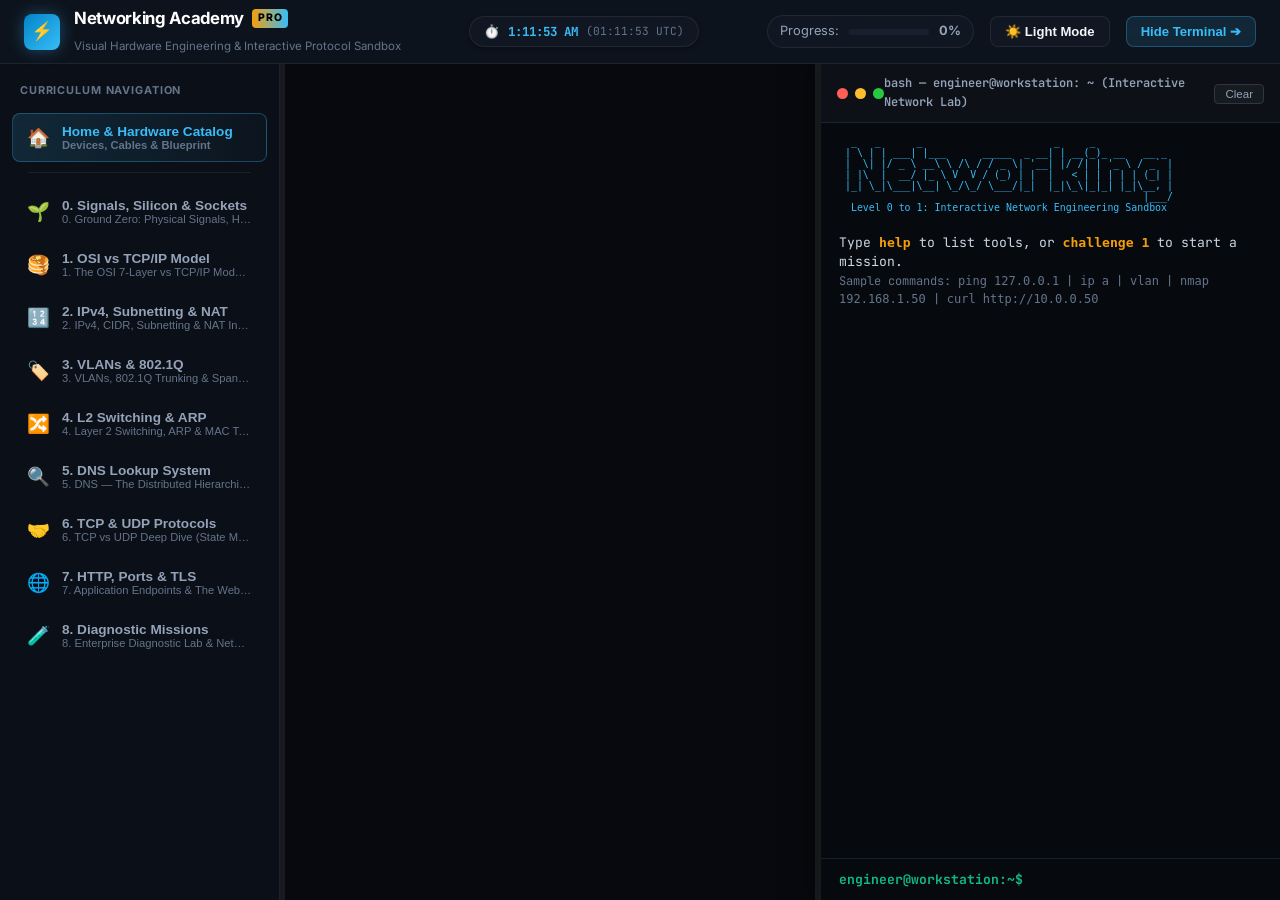
==== commit d9e28cb6: "Add files via upload" ====
--- a/index.html
+++ b/index.html
@@ -3,30 +3,32 @@
 <head>
   <meta charset="UTF-8" />
   <meta name="viewport" content="width=device-width, initial-scale=1.0" />
-  <title>Networking Academy — Professional Systems & Interactive Network Sandbox</title>
-  <meta name="description" content="A professional, visual, and zero-buzzword interactive networking academy for new engineers with hardware anatomy, real packet animations, and in-browser terminal practice." />
+  <title>Networking Academy Pro — Visual Engineering & Interactive Network Sandbox</title>
+  <meta name="description" content="A professional, visual, zero-buzzword interactive networking engineering academy for modern developers with hardware anatomy, packet animations, and an in-browser Linux terminal." />
   <link rel="stylesheet" href="css/style.css" />
 </head>
 <body data-theme="dark">
 
   <!-- Top Application Bar -->
   <header class="app-header">
-    <div class="brand">
-      <span class="brand-icon" onclick="App.showHomeView(true)" style="cursor:pointer;" title="Return to Home">⚡</span>
-      <div class="brand-text" onclick="App.showHomeView(true)" style="cursor:pointer;">
-        <h1>Networking Academy <span style="font-weight: normal; opacity: 0.7;">| Level 0 to 1</span></h1>
+    <div class="brand" onclick="App.showHomeView(true)" style="cursor:pointer;" title="Return to Home">
+      <div class="brand-emblem">⚡</div>
+      <div class="brand-text">
+        <h1>Networking Academy <span class="pro-badge">PRO</span></h1>
         <span class="brand-sub">Visual Hardware Engineering & Interactive Protocol Sandbox</span>
       </div>
     </div>
 
-    <!-- Live System Clock -->
+    <!-- Live System Telemetry Clock -->
     <div class="header-clock-container" id="header-live-clock">
-      <span class="clock-icon">⏱️</span> 00:00:00
+      <span class="clock-live-pulse"></span>
+      <span class="clock-local">00:00:00</span>
+      <span class="clock-utc">(00:00:00 UTC)</span>
     </div>
 
     <div class="header-right">
       <div class="progress-tracker">
-        <span>Curriculum Progress:</span>
+        <span>Progress:</span>
         <div class="progress-track-bg">
           <div class="progress-fill" id="curriculum-progress-bar"></div>
         </div>
@@ -45,7 +47,7 @@
     
     <!-- 1. Left: Sizable Sidebar Navigation -->
     <aside class="sidebar" id="app-sidebar">
-      <div class="sidebar-heading">Navigation & Curriculum</div>
+      <div class="sidebar-heading">Curriculum Navigation</div>
       <nav class="nav-modules" id="nav-modules-list">
         <!-- Dynamically rendered Home + Modules -->
       </nav>
--- a/css/style.css
+++ b/css/style.css
@@ -1,63 +1,94 @@
-/* Modern, Warm & Professional Networking Academy Stylesheet */
+/* ==========================================================================
+   NETWORKING ACADEMY — PRO UI DESIGN SYSTEM (World-Class Developer Experience)
+   ========================================================================== */
+
+@import url('https://fonts.googleapis.com/css2?family=Inter:wght@300;400;500;600;700;800&family=JetBrains+Mono:wght@400;500;600;700&display=swap');
+
 :root {
-  --bg-primary: #0d1117;
-  --bg-secondary: #161b22;
-  --bg-tertiary: #21262d;
-  --bg-card: rgba(22, 27, 34, 0.85);
-  --border-color: #30363d;
-  --border-hover: #484f58;
-
-  --text-main: #f0f6fc;
-  --text-muted: #8b949e;
-  --text-dim: #6e7681;
-
-  --accent-primary: #38bdf8;
-  --accent-primary-hover: #0ea5e9;
-  --accent-warm: #f59e0b;
-  --accent-warm-hover: #d97706;
-  --accent-success: #10b981;
-  --accent-success-hover: #059669;
-  --accent-danger: #ef4444;
-  --accent-purple: #a855f7;
-
-  --font-sans: -apple-system, BlinkMacSystemFont, "Segoe UI", Roboto, "Inter", "Helvetica Neue", sans-serif;
-  --font-mono: "JetBrains Mono", "Fira Code", "SFMono-Regular", Consolas, Menlo, monospace;
-
-  --shadow-sm: 0 1px 2px 0 rgba(0, 0, 0, 0.25);
-  --shadow-md: 0 4px 12px 0 rgba(0, 0, 0, 0.35);
-  --shadow-lg: 0 10px 25px -3px rgba(0, 0, 0, 0.5);
-
-  --radius-sm: 6px;
-  --radius-md: 10px;
-  --radius-lg: 16px;
+  /* Ultra-Deep Slate Dark Palette */
+  --bg-app: #07090e;
+  --bg-primary: #0b0f17;
+  --bg-secondary: #111722;
+  --bg-tertiary: #182030;
+  --bg-elevated: #1f2a3e;
+  
+  --bg-glass: rgba(17, 23, 34, 0.75);
+  --bg-glass-card: rgba(24, 32, 48, 0.65);
+  --glass-blur: blur(16px);
+
+  --border-subtle: rgba(255, 255, 255, 0.07);
+  --border-medium: rgba(255, 255, 255, 0.12);
+  --border-active: rgba(56, 189, 248, 0.4);
+  --border-glow: rgba(56, 189, 248, 0.15);
+
+  --text-pure: #ffffff;
+  --text-main: #f1f5f9;
+  --text-muted: #94a3b8;
+  --text-dim: #64748b;
+
+  /* Vibrant Semantic Accents */
+  --accent-cyan: #38bdf8;
+  --accent-cyan-glow: rgba(56, 189, 248, 0.35);
+  --accent-blue: #3b82f6;
+  --accent-amber: #f59e0b;
+  --accent-amber-glow: rgba(245, 158, 11, 0.35);
+  --accent-emerald: #10b981;
+  --accent-emerald-glow: rgba(16, 185, 129, 0.35);
+  --accent-rose: #f43f5e;
+  --accent-violet: #a855f7;
+  --accent-indigo: #6366f1;
+
+  /* Typography */
+  --font-sans: 'Inter', -apple-system, BlinkMacSystemFont, "Segoe UI", Roboto, sans-serif;
+  --font-mono: 'JetBrains Mono', SFMono-Regular, Consolas, monospace;
+
+  /* Radii & Shadows */
+  --radius-xs: 4px;
+  --radius-sm: 8px;
+  --radius-md: 12px;
+  --radius-lg: 18px;
+  --radius-xl: 24px;
+
+  --shadow-sm: 0 2px 4px rgba(0, 0, 0, 0.3);
+  --shadow-md: 0 8px 24px rgba(0, 0, 0, 0.45);
+  --shadow-lg: 0 20px 40px -10px rgba(0, 0, 0, 0.65);
+  --shadow-glow: 0 0 25px rgba(56, 189, 248, 0.2);
+
+  --transition-fast: 0.15s cubic-bezier(0.16, 1, 0.3, 1);
+  --transition-smooth: 0.25s cubic-bezier(0.16, 1, 0.3, 1);
 }
 
 [data-theme="light"] {
-  --bg-primary: #f8fafc;
-  --bg-secondary: #ffffff;
-  --bg-tertiary: #f1f5f9;
-  --bg-card: rgba(255, 255, 255, 0.9);
-  --border-color: #e2e8f0;
-  --border-hover: #cbd5e1;
-
-  --text-main: #0f172a;
+  --bg-app: #f8fafc;
+  --bg-primary: #ffffff;
+  --bg-secondary: #f1f5f9;
+  --bg-tertiary: #e2e8f0;
+  --bg-elevated: #ffffff;
+  
+  --bg-glass: rgba(255, 255, 255, 0.85);
+  --bg-glass-card: rgba(255, 255, 255, 0.9);
+
+  --border-subtle: rgba(0, 0, 0, 0.08);
+  --border-medium: rgba(0, 0, 0, 0.14);
+  --border-active: rgba(2, 132, 199, 0.5);
+
+  --text-pure: #0f172a;
+  --text-main: #1e293b;
   --text-muted: #475569;
   --text-dim: #94a3b8;
 
-  --accent-primary: #0284c7;
-  --accent-primary-hover: #0369a1;
-  --accent-warm: #d97706;
-  --accent-warm-hover: #b45309;
-  --accent-success: #059669;
-  --accent-danger: #dc2626;
-  --accent-purple: #7c3aed;
-
-  --shadow-sm: 0 1px 2px 0 rgba(0, 0, 0, 0.05);
-  --shadow-md: 0 4px 6px -1px rgba(0, 0, 0, 0.1);
-  --shadow-lg: 0 10px 15px -3px rgba(0, 0, 0, 0.1);
-}
-
-* {
+  --accent-cyan: #0284c7;
+  --accent-cyan-glow: rgba(2, 132, 199, 0.2);
+  --accent-amber: #d97706;
+  --accent-emerald: #059669;
+
+  --shadow-sm: 0 1px 3px rgba(0, 0, 0, 0.05);
+  --shadow-md: 0 6px 16px rgba(0, 0, 0, 0.08);
+  --shadow-lg: 0 14px 28px rgba(0, 0, 0, 0.12);
+}
+
+/* Base Reset */
+*, *::before, *::after {
   box-sizing: border-box;
   margin: 0;
   padding: 0;
@@ -65,13 +96,15 @@
 
 body {
   font-family: var(--font-sans);
-  background-color: var(--bg-primary);
+  background-color: var(--bg-app);
   color: var(--text-main);
   line-height: 1.6;
   overflow: hidden;
   height: 100vh;
   display: flex;
   flex-direction: column;
+  -webkit-font-smoothing: antialiased;
+  -moz-osx-font-smoothing: grayscale;
 }
 
 body.resizing-horizontal {
@@ -79,77 +112,139 @@
   cursor: col-resize !important;
 }
 
-/* App Header */
+/* Custom Scrollbars */
+::-webkit-scrollbar {
+  width: 6px;
+  height: 6px;
+}
+::-webkit-scrollbar-track {
+  background: transparent;
+}
+::-webkit-scrollbar-thumb {
+  background: var(--border-medium);
+  border-radius: 999px;
+}
+::-webkit-scrollbar-thumb:hover {
+  background: var(--accent-cyan);
+}
+
+/* ==========================================================================
+   TOP APPLICATION BAR
+   ========================================================================== */
 .app-header {
   display: flex;
   justify-content: space-between;
   align-items: center;
-  padding: 10px 24px;
-  background-color: var(--bg-secondary);
-  border-bottom: 1px solid var(--border-color);
-  z-index: 20;
+  padding: 0 24px;
+  height: 64px;
+  background: var(--bg-glass);
+  backdrop-filter: var(--glass-blur);
+  border-bottom: 1px solid var(--border-subtle);
+  z-index: 50;
+  position: relative;
 }
 
 .brand {
   display: flex;
   align-items: center;
-  gap: 12px;
-}
-
-.brand-icon {
-  font-size: 1.6rem;
-  background: linear-gradient(135deg, var(--accent-warm), var(--accent-primary));
-  -webkit-background-clip: text;
-  -webkit-text-fill-color: transparent;
+  gap: 14px;
+  user-select: none;
+}
+
+.brand-emblem {
+  width: 36px;
+  height: 36px;
+  border-radius: var(--radius-sm);
+  background: linear-gradient(135deg, #0284c7, #38bdf8);
+  display: flex;
+  align-items: center;
+  justify-content: center;
+  box-shadow: 0 0 16px var(--accent-cyan-glow);
+  color: #fff;
+  font-size: 1.1rem;
+  font-weight: 900;
 }
 
 .brand-text h1 {
-  font-size: 1.15rem;
+  font-size: 1.05rem;
   font-weight: 700;
   letter-spacing: -0.02em;
+  color: var(--text-pure);
+  display: flex;
+  align-items: center;
+  gap: 8px;
+}
+
+.pro-badge {
+  font-size: 0.65rem;
+  font-weight: 800;
+  text-transform: uppercase;
+  letter-spacing: 0.08em;
+  background: linear-gradient(90deg, var(--accent-amber), var(--accent-cyan));
+  color: #000;
+  padding: 1px 6px;
+  border-radius: 4px;
 }
 
 .brand-sub {
-  font-size: 0.75rem;
-  color: var(--text-muted);
-}
-
-/* Live Header Clock */
+  font-size: 0.72rem;
+  color: var(--text-dim);
+  font-weight: 400;
+}
+
+/* Live Telemetry Clock */
 .header-clock-container {
   display: flex;
   align-items: center;
-  gap: 6px;
-  background: var(--bg-tertiary);
-  border: 1px solid var(--border-color);
-  padding: 4px 12px;
+  gap: 8px;
+  background: var(--bg-secondary);
+  border: 1px solid var(--border-subtle);
+  padding: 5px 14px;
   border-radius: 999px;
   font-family: var(--font-mono);
+  font-size: 0.78rem;
+  box-shadow: var(--shadow-sm);
+}
+
+.clock-live-pulse {
+  width: 7px;
+  height: 7px;
+  border-radius: 50%;
+  background: var(--accent-emerald);
+  box-shadow: 0 0 8px var(--accent-emerald);
+  animation: pulse-dot 1.8s infinite;
+}
+
+@keyframes pulse-dot {
+  0% { transform: scale(0.9); opacity: 0.7; }
+  50% { transform: scale(1.3); opacity: 1; }
+  100% { transform: scale(0.9); opacity: 0.7; }
+}
+
+.clock-local { font-weight: 700; color: var(--accent-cyan); }
+.clock-utc { color: var(--text-dim); font-size: 0.7rem; }
+
+.header-right {
+  display: flex;
+  align-items: center;
+  gap: 16px;
+}
+
+.progress-tracker {
+  display: flex;
+  align-items: center;
+  gap: 10px;
   font-size: 0.8rem;
-  color: var(--accent-primary);
-  box-shadow: var(--shadow-sm);
-}
-
-.clock-icon { font-size: 0.85rem; }
-.clock-local { font-weight: bold; color: var(--accent-warm); }
-.clock-utc { font-size: 0.7rem; color: var(--text-dim); }
-
-.header-right {
-  display: flex;
-  align-items: center;
-  gap: 16px;
-}
-
-.progress-tracker {
-  display: flex;
-  align-items: center;
-  gap: 10px;
-  font-size: 0.85rem;
   color: var(--text-muted);
+  background: var(--bg-secondary);
+  border: 1px solid var(--border-subtle);
+  padding: 5px 12px;
+  border-radius: 999px;
 }
 
 .progress-track-bg {
-  width: 110px;
-  height: 8px;
+  width: 80px;
+  height: 6px;
   background: var(--bg-tertiary);
   border-radius: 999px;
   overflow: hidden;
@@ -158,39 +253,60 @@
 .progress-fill {
   height: 100%;
   width: 0%;
-  background: linear-gradient(90deg, var(--accent-warm), var(--accent-success));
+  background: linear-gradient(90deg, var(--accent-cyan), var(--accent-emerald));
   transition: width 0.4s ease;
+  box-shadow: 0 0 8px var(--accent-cyan-glow);
 }
 
 .btn-header {
+  background: var(--bg-secondary);
+  border: 1px solid var(--border-subtle);
+  color: var(--text-main);
+  padding: 7px 14px;
+  border-radius: var(--radius-sm);
+  font-size: 0.82rem;
+  font-weight: 600;
+  cursor: pointer;
+  transition: var(--transition-fast);
+  display: flex;
+  align-items: center;
+  gap: 6px;
+}
+
+.btn-header:hover {
   background: var(--bg-tertiary);
-  border: 1px solid var(--border-color);
-  color: var(--text-main);
-  padding: 6px 14px;
-  border-radius: var(--radius-sm);
-  font-size: 0.85rem;
-  cursor: pointer;
-  transition: all 0.2s ease;
-}
-
-.btn-header:hover { background: var(--border-color); }
-.btn-term-toggle { background: rgba(56, 189, 248, 0.15); color: var(--accent-primary); border-color: rgba(56, 189, 248, 0.3); font-weight: 600; }
-
-/* 3-Column Sizable Layout */
+  border-color: var(--border-medium);
+  color: var(--text-pure);
+}
+
+.btn-term-toggle {
+  background: rgba(56, 189, 248, 0.12);
+  border-color: rgba(56, 189, 248, 0.3);
+  color: var(--accent-cyan);
+}
+.btn-term-toggle:hover {
+  background: rgba(56, 189, 248, 0.22);
+  border-color: var(--accent-cyan);
+}
+
+/* ==========================================================================
+   3-COLUMN SIZABLE WORKSPACE
+   ========================================================================== */
 .app-layout {
   display: flex;
   flex: 1;
-  height: calc(100vh - 60px);
+  height: calc(100vh - 64px);
   overflow: hidden;
   position: relative;
 }
 
-/* 1. Left Sizable Sidebar Navigation */
+/* 1. Left Sizable Sidebar */
 .sidebar {
-  width: 270px;
-  min-width: 180px;
-  max-width: 450px;
-  background: var(--bg-secondary);
+  width: 280px;
+  min-width: 200px;
+  max-width: 480px;
+  background: var(--bg-primary);
+  border-right: 1px solid var(--border-subtle);
   display: flex;
   flex-direction: column;
   overflow-y: auto;
@@ -198,687 +314,519 @@
 }
 
 .sidebar-heading {
-  padding: 14px 18px 6px;
-  font-size: 0.72rem;
+  padding: 18px 20px 8px;
+  font-size: 0.68rem;
   font-weight: 700;
   text-transform: uppercase;
-  letter-spacing: 0.05em;
+  letter-spacing: 0.08em;
   color: var(--text-dim);
 }
 
 .sidebar-divider {
   height: 1px;
-  background: var(--border-color);
-  margin: 6px 12px;
+  background: var(--border-subtle);
+  margin: 6px 16px 10px;
 }
 
 .nav-modules {
   display: flex;
   flex-direction: column;
-  padding: 6px 10px;
+  padding: 6px 12px;
   gap: 4px;
 }
 
 .nav-item {
   display: flex;
   align-items: center;
-  gap: 10px;
-  padding: 10px 12px;
-  border-radius: var(--radius-md);
+  gap: 12px;
+  padding: 10px 14px;
+  border-radius: var(--radius-sm);
   background: transparent;
   border: 1px solid transparent;
   color: var(--text-muted);
   cursor: pointer;
   text-align: left;
-  transition: all 0.2s ease;
+  transition: var(--transition-fast);
+  position: relative;
 }
 
 .nav-item:hover {
-  background: var(--bg-tertiary);
-  color: var(--text-main);
+  background: var(--bg-secondary);
+  color: var(--text-pure);
 }
 
 .nav-item.nav-active {
-  background: rgba(56, 189, 248, 0.12);
+  background: linear-gradient(90deg, rgba(56, 189, 248, 0.15), rgba(56, 189, 248, 0.03));
   border-color: rgba(56, 189, 248, 0.3);
-  color: var(--accent-primary);
+  color: var(--accent-cyan);
+  font-weight: 600;
 }
 
 .nav-icon { font-size: 1.15rem; }
 .nav-text { flex: 1; min-width: 0; }
-.nav-short { display: block; font-weight: 600; font-size: 0.85rem; white-space: nowrap; overflow: hidden; text-overflow: ellipsis; }
+.nav-short { display: block; font-size: 0.85rem; font-weight: 600; white-space: nowrap; overflow: hidden; text-overflow: ellipsis; }
 .nav-tagline { display: block; font-size: 0.7rem; color: var(--text-dim); white-space: nowrap; overflow: hidden; text-overflow: ellipsis; }
-.nav-check { font-weight: bold; color: var(--accent-success); font-size: 0.85rem; }
+.nav-check { font-weight: 800; color: var(--accent-emerald); font-size: 0.85rem; }
 
 /* Draggable Splitter Gutters */
 .resizer-gutter {
-  width: 6px;
-  background: var(--border-color);
+  width: 5px;
+  background: var(--border-subtle);
   cursor: col-resize;
-  transition: background 0.2s ease;
-  z-index: 15;
+  transition: background 0.2s ease, box-shadow 0.2s ease;
+  z-index: 25;
   flex-shrink: 0;
+  position: relative;
 }
 
 .resizer-gutter:hover, .resizer-gutter.resizer-active {
-  background: var(--accent-primary);
-  box-shadow: 0 0 8px var(--accent-primary);
-}
-
+  background: var(--accent-cyan);
+  box-shadow: 0 0 10px var(--accent-cyan);
+}
 .resizer-gutter.resizer-hidden { display: none; }
 
-/* 2. Center Stage (Wide Content & Visualizers) */
+/* ==========================================================================
+   2. CENTER STAGE (Hero, Blueprint, Catalog & Lessons)
+   ========================================================================== */
 .content-area-wrapper {
   flex: 1;
   display: flex;
   flex-direction: column;
   overflow: hidden;
   position: relative;
-  background: var(--bg-primary);
-  min-width: 320px;
+  background: var(--bg-app);
+  min-width: 360px;
 }
 
 .main-content {
   flex: 1;
   overflow-y: auto;
-  padding: 28px 36px;
-  max-width: 1200px;
+  padding: 36px 44px;
+  max-width: 1280px;
   margin: 0 auto;
   width: 100%;
 }
 
-/* Home Page Styles */
+/* Home Hero Card */
 .home-hero-card {
   display: flex;
   justify-content: space-between;
   align-items: center;
-  background: linear-gradient(135deg, rgba(56, 189, 248, 0.1) 0%, rgba(245, 158, 11, 0.08) 100%);
-  border: 1px solid var(--border-color);
+  background: linear-gradient(135deg, rgba(56, 189, 248, 0.08) 0%, rgba(17, 23, 34, 0.85) 60%, rgba(245, 158, 11, 0.06) 100%);
+  border: 1px solid var(--border-medium);
   border-radius: var(--radius-lg);
-  padding: 32px;
-  margin-bottom: 32px;
-  gap: 24px;
-}
-
-.hero-left { flex: 1; }
-.hero-left h2 { font-size: 1.9rem; font-weight: 800; letter-spacing: -0.02em; margin: 8px 0 12px; color: var(--text-main); }
-.hero-desc { font-size: 1rem; color: var(--text-muted); line-height: 1.6; margin-bottom: 20px; max-width: 680px; }
-
-.hero-actions { display: flex; gap: 12px; flex-wrap: wrap; }
+  padding: 38px 42px;
+  margin-bottom: 36px;
+  box-shadow: var(--shadow-md);
+  position: relative;
+  overflow: hidden;
+}
+
+.home-hero-card::before {
+  content: "";
+  position: absolute;
+  top: -50%;
+  left: -20%;
+  width: 400px;
+  height: 400px;
+  background: radial-gradient(circle, rgba(56, 189, 248, 0.12) 0%, transparent 70%);
+  pointer-events: none;
+}
+
+.hero-left { flex: 1; position: relative; z-index: 2; }
+.hero-badge {
+  display: inline-flex;
+  align-items: center;
+  gap: 6px;
+  font-size: 0.75rem;
+  font-weight: 700;
+  text-transform: uppercase;
+  letter-spacing: 0.06em;
+  color: var(--accent-cyan);
+  background: rgba(56, 189, 248, 0.1);
+  border: 1px solid rgba(56, 189, 248, 0.25);
+  padding: 3px 10px;
+  border-radius: 999px;
+  margin-bottom: 12px;
+}
+
+.hero-left h2 {
+  font-size: 2.1rem;
+  font-weight: 800;
+  letter-spacing: -0.03em;
+  color: var(--text-pure);
+  margin-bottom: 12px;
+  line-height: 1.2;
+}
+
+.hero-desc {
+  font-size: 1rem;
+  color: var(--text-muted);
+  line-height: 1.6;
+  max-width: 680px;
+  margin-bottom: 24px;
+}
+
+.hero-actions { display: flex; gap: 14px; flex-wrap: wrap; }
+
 .btn-hero-primary {
-  background: var(--accent-warm);
-  color: #000;
+  background: linear-gradient(135deg, var(--accent-cyan), #0284c7);
+  color: #fff;
   font-weight: 700;
-  padding: 10px 22px;
-  border-radius: var(--radius-md);
+  padding: 12px 24px;
+  border-radius: var(--radius-sm);
   border: none;
-  font-size: 0.95rem;
+  font-size: 0.92rem;
   cursor: pointer;
-  transition: all 0.2s ease;
-}
-.btn-hero-primary:hover { background: var(--accent-warm-hover); transform: translateY(-1px); }
+  box-shadow: 0 4px 14px var(--accent-cyan-glow);
+  transition: var(--transition-fast);
+}
+.btn-hero-primary:hover { transform: translateY(-2px); box-shadow: 0 6px 20px var(--accent-cyan-glow); }
 
 .btn-hero-secondary {
-  background: var(--bg-tertiary);
-  border: 1px solid var(--border-color);
+  background: var(--bg-secondary);
+  border: 1px solid var(--border-medium);
   color: var(--text-main);
-  padding: 10px 20px;
-  border-radius: var(--radius-md);
+  font-weight: 600;
+  padding: 12px 22px;
+  border-radius: var(--radius-sm);
   font-size: 0.9rem;
   cursor: pointer;
-  transition: all 0.2s ease;
-}
-.btn-hero-secondary:hover { background: var(--border-color); }
+  transition: var(--transition-fast);
+}
+.btn-hero-secondary:hover { background: var(--bg-tertiary); color: var(--text-pure); }
 
 .hero-stats-badge {
   display: flex;
   flex-direction: column;
-  gap: 12px;
-  background: var(--bg-secondary);
-  border: 1px solid var(--border-color);
-  padding: 18px 24px;
+  gap: 16px;
+  background: var(--bg-glass-card);
+  backdrop-filter: var(--glass-blur);
+  border: 1px solid var(--border-medium);
+  padding: 24px 28px;
   border-radius: var(--radius-md);
+  position: relative;
+  z-index: 2;
 }
 
 .stat-box { display: flex; flex-direction: column; align-items: center; }
-.stat-box strong { font-size: 1.5rem; color: var(--accent-primary); font-weight: 800; }
-.stat-box span { font-size: 0.72rem; color: var(--text-dim); text-transform: uppercase; }
-
-.home-section {
-  margin-bottom: 40px;
-}
-
-.section-title-row {
-  display: flex;
+.stat-box strong { font-size: 1.7rem; font-weight: 800; color: var(--accent-cyan); font-family: var(--font-mono); }
+.stat-box span { font-size: 0.7rem; color: var(--text-dim); text-transform: uppercase; letter-spacing: 0.05em; }
+
+.home-section { margin-bottom: 48px; }
+.section-title-row { display: flex; justify-content: space-between; align-items: center; margin-bottom: 20px; }
+.section-title-row h3 { font-size: 1.4rem; font-weight: 700; color: var(--text-pure); letter-spacing: -0.02em; }
+
+/* Interactive Network Architecture Blueprint */
+.network-blueprint-card {
+  background: var(--bg-secondary);
+  border: 1px solid var(--border-medium);
+  border-radius: var(--radius-lg);
+  padding: 28px;
+  box-shadow: var(--shadow-md);
+}
+
+.blueprint-flow {
+  display: flex;
+  align-items: center;
   justify-content: space-between;
-  align-items: center;
-  margin-bottom: 18px;
-}
-
-.section-title-row h3 {
-  font-size: 1.35rem;
-  font-weight: 700;
-  color: var(--text-main);
-}
-
-/* Network Blueprint Architecture Card */
-.network-blueprint-card {
-  background: var(--bg-secondary);
-  border: 1px solid var(--border-color);
-  border-radius: var(--radius-lg);
-  padding: 24px;
-  box-shadow: var(--shadow-md);
-}
-
-.blueprint-flow {
-  display: flex;
-  align-items: center;
-  justify-content: space-between;
-  gap: 12px;
+  gap: 16px;
   overflow-x: auto;
   padding: 10px 0;
 }
 
-.bp-stage {
-  display: flex;
-  flex-direction: column;
-  align-items: center;
-  gap: 10px;
-}
-
-.bp-stage-label {
-  font-size: 0.7rem;
-  font-weight: bold;
-  color: var(--text-dim);
-  text-transform: uppercase;
-}
+.bp-stage { display: flex; flex-direction: column; align-items: center; gap: 12px; }
+.bp-stage-label { font-size: 0.68rem; font-weight: 800; color: var(--text-dim); text-transform: uppercase; letter-spacing: 0.08em; }
 
 .bp-node {
   background: var(--bg-tertiary);
-  border: 1px solid var(--border-color);
+  border: 1px solid var(--border-subtle);
   border-radius: var(--radius-md);
-  padding: 14px 18px;
+  padding: 16px 20px;
   text-align: center;
   cursor: pointer;
-  transition: all 0.2s ease;
-  min-width: 140px;
-}
-
-.bp-node:hover { border-color: var(--accent-primary); background: rgba(56, 189, 248, 0.08); }
-.bp-active { border-color: var(--accent-warm) !important; background: rgba(245, 158, 11, 0.12) !important; box-shadow: 0 0 14px rgba(245, 158, 11, 0.3); }
-
-.bp-icon { font-size: 1.8rem; margin-bottom: 4px; display: block; }
-.bp-node strong { font-size: 0.85rem; display: block; }
-.bp-node small { font-size: 0.7rem; color: var(--text-dim); }
-
-.bp-arrow {
-  font-size: 1.5rem;
-  color: var(--accent-primary);
-}
-
-.bp-endpoints-stack {
-  display: flex;
-  flex-direction: column;
-  gap: 6px;
-}
-
+  transition: var(--transition-fast);
+  min-width: 150px;
+}
+.bp-node:hover { border-color: var(--accent-cyan); background: var(--bg-elevated); transform: translateY(-2px); }
+.bp-active { border-color: var(--accent-amber) !important; background: rgba(245, 158, 11, 0.12) !important; box-shadow: 0 0 20px var(--accent-amber-glow); }
+.bp-icon { font-size: 2rem; margin-bottom: 6px; display: block; }
+.bp-node strong { font-size: 0.88rem; display: block; color: var(--text-pure); }
+.bp-node small { font-size: 0.72rem; color: var(--text-dim); }
+.bp-arrow { font-size: 1.6rem; color: var(--accent-cyan); font-weight: bold; }
+
+.bp-endpoints-stack { display: flex; flex-direction: column; gap: 6px; }
 .bp-mini-node {
   background: var(--bg-tertiary);
-  border: 1px solid var(--border-color);
-  border-radius: var(--radius-sm);
-  padding: 6px 12px;
-  font-size: 0.78rem;
+  border: 1px solid var(--border-subtle);
+  border-radius: var(--radius-xs);
+  padding: 8px 14px;
+  font-size: 0.8rem;
+  font-weight: 500;
   cursor: pointer;
-  transition: all 0.2s ease;
-}
-
-.bp-mini-node:hover { border-color: var(--accent-primary); }
-
-/* Hardware Catalog Grid */
+  transition: var(--transition-fast);
+}
+.bp-mini-node:hover { border-color: var(--accent-cyan); background: var(--bg-elevated); }
+
+/* Hardware Catalog Grid & Detail Viewer */
 .devices-catalog-grid {
   display: grid;
-  grid-template-columns: repeat(auto-fit, minmax(160px, 1fr));
-  gap: 12px;
-  margin-bottom: 20px;
+  grid-template-columns: repeat(auto-fit, minmax(170px, 1fr));
+  gap: 14px;
+  margin-bottom: 24px;
 }
 
 .device-thumb-card {
   background: var(--bg-secondary);
-  border: 1px solid var(--border-color);
+  border: 1px solid var(--border-subtle);
   border-radius: var(--radius-md);
-  padding: 14px;
+  padding: 16px;
   text-align: center;
   cursor: pointer;
-  transition: all 0.2s ease;
-}
-
-.device-thumb-card:hover { border-color: var(--border-hover); background: var(--bg-tertiary); }
-.dev-card-active { border-color: var(--accent-warm); background: rgba(245, 158, 11, 0.1); box-shadow: 0 0 14px rgba(245, 158, 11, 0.25); transform: translateY(-2px); }
-
-.thumb-icon { font-size: 1.8rem; margin-bottom: 4px; }
-.device-thumb-card strong { display: block; font-size: 0.85rem; }
-.thumb-cat { display: block; font-size: 0.7rem; color: var(--text-dim); margin: 2px 0 6px; }
-.thumb-layer { display: inline-block; font-size: 0.65rem; background: var(--bg-tertiary); padding: 2px 6px; border-radius: 999px; color: var(--accent-primary); font-weight: 600; }
-
-/* Device Detail Viewer Card */
+  transition: var(--transition-fast);
+}
+.device-thumb-card:hover { border-color: var(--border-medium); background: var(--bg-tertiary); transform: translateY(-2px); }
+.dev-card-active { border-color: var(--accent-cyan) !important; background: rgba(56, 189, 248, 0.1) !important; box-shadow: 0 0 16px var(--accent-cyan-glow); }
+.thumb-icon { font-size: 2rem; margin-bottom: 6px; }
+.device-thumb-card strong { display: block; font-size: 0.88rem; color: var(--text-pure); }
+.thumb-cat { display: block; font-size: 0.7rem; color: var(--text-dim); margin: 2px 0 8px; }
+.thumb-layer { display: inline-block; font-size: 0.65rem; font-weight: 700; background: var(--bg-tertiary); padding: 2px 8px; border-radius: 999px; color: var(--accent-cyan); }
+
 .device-detail-card {
   background: var(--bg-secondary);
-  border: 1px solid var(--border-color);
+  border: 1px solid var(--border-medium);
   border-radius: var(--radius-lg);
-  padding: 24px;
+  padding: 30px;
   box-shadow: var(--shadow-md);
 }
 
-.detail-header {
-  display: flex;
-  justify-content: space-between;
-  align-items: center;
-  margin-bottom: 12px;
-  border-bottom: 1px solid var(--border-color);
-  padding-bottom: 12px;
-}
-
-.detail-title-group { display: flex; align-items: center; gap: 14px; }
-.detail-icon { font-size: 2.2rem; }
-.detail-title-group h4 { font-size: 1.25rem; font-weight: 700; color: var(--text-main); }
-.detail-category { font-size: 0.8rem; color: var(--text-dim); }
-.detail-tagline { font-size: 0.95rem; color: var(--text-muted); margin-bottom: 18px; }
-
-.detail-grid {
-  display: grid;
-  grid-template-columns: 1fr 1fr;
-  gap: 20px;
-}
-
-.detail-pane {
-  background: var(--bg-tertiary);
-  border: 1px solid var(--border-color);
-  border-radius: var(--radius-md);
-  padding: 16px;
-}
-
-.detail-pane strong { font-size: 0.82rem; color: var(--text-main); }
-.detail-pane p { font-size: 0.88rem; color: var(--text-muted); margin-top: 4px; line-height: 1.5; }
-.anatomy-list { margin-top: 8px; font-size: 0.82rem; color: var(--text-muted); }
-.anatomy-list ul { margin-left: 18px; }
-.anatomy-list li { margin-bottom: 6px; }
-
-.specs-table {
-  width: 100%;
-  border-collapse: collapse;
-  font-size: 0.82rem;
-  margin-top: 8px;
-}
-
-.specs-table td { padding: 6px 8px; border-bottom: 1px solid var(--border-color); }
-.specs-table td:first-child { width: 130px; color: var(--text-dim); }
+.detail-header { display: flex; justify-content: space-between; align-items: center; margin-bottom: 16px; border-bottom: 1px solid var(--border-subtle); padding-bottom: 16px; }
+.detail-title-group { display: flex; align-items: center; gap: 16px; }
+.detail-icon { font-size: 2.6rem; }
+.detail-title-group h4 { font-size: 1.4rem; font-weight: 700; color: var(--text-pure); }
+.detail-category { font-size: 0.85rem; color: var(--text-dim); }
+.detail-tagline { font-size: 1rem; color: var(--text-muted); margin-bottom: 22px; }
+
+.detail-grid { display: grid; grid-template-columns: 1fr 1fr; gap: 24px; }
+.detail-pane { background: var(--bg-tertiary); border: 1px solid var(--border-subtle); border-radius: var(--radius-md); padding: 20px; }
+.detail-pane strong { font-size: 0.85rem; color: var(--text-pure); text-transform: uppercase; letter-spacing: 0.05em; }
+.detail-pane p { font-size: 0.9rem; color: var(--text-muted); margin-top: 6px; line-height: 1.6; }
+.anatomy-list { margin-top: 10px; font-size: 0.85rem; color: var(--text-muted); }
+.anatomy-list ul { margin-left: 20px; }
+.anatomy-list li { margin-bottom: 8px; }
+
+.specs-table { width: 100%; border-collapse: collapse; font-size: 0.85rem; margin-top: 10px; }
+.specs-table td { padding: 8px 10px; border-bottom: 1px solid var(--border-subtle); }
+.specs-table td:first-child { width: 140px; color: var(--text-dim); font-weight: 600; }
+.specs-table code { font-family: var(--font-mono); color: var(--accent-cyan); font-size: 0.8rem; background: var(--bg-secondary); padding: 2px 6px; border-radius: 4px; }
 
 /* Learning Journey Roadmap */
 .journey-roadmap-grid {
   display: grid;
-  grid-template-columns: repeat(auto-fit, minmax(240px, 1fr));
-  gap: 14px;
+  grid-template-columns: repeat(auto-fit, minmax(260px, 1fr));
+  gap: 16px;
 }
 
 .roadmap-card {
   background: var(--bg-secondary);
-  border: 1px solid var(--border-color);
+  border: 1px solid var(--border-subtle);
   border-radius: var(--radius-md);
-  padding: 18px;
+  padding: 22px;
   cursor: pointer;
-  transition: all 0.2s ease;
+  transition: var(--transition-fast);
   display: flex;
   flex-direction: column;
 }
-
-.roadmap-card:hover { border-color: var(--accent-primary); transform: translateY(-3px); box-shadow: var(--shadow-md); }
-.road-num { font-size: 0.7rem; font-weight: bold; color: var(--accent-warm); text-transform: uppercase; margin-bottom: 4px; }
-.road-icon { font-size: 1.6rem; margin-bottom: 6px; }
-.roadmap-card strong { font-size: 0.95rem; margin-bottom: 4px; }
-.roadmap-card p { font-size: 0.82rem; color: var(--text-muted); line-height: 1.4; flex: 1; margin-bottom: 12px; }
-.road-footer { display: flex; justify-content: space-between; align-items: center; border-top: 1px solid var(--border-color); padding-top: 10px; }
-.road-action { font-size: 0.8rem; font-weight: 600; color: var(--accent-primary); }
-.road-done { font-size: 0.75rem; font-weight: bold; color: var(--accent-success); }
-
-/* Lesson Sections */
-.lesson-section { margin-bottom: 36px; }
-.lesson-section h3 { font-size: 1.3rem; font-weight: 600; margin-bottom: 12px; color: var(--text-main); display: flex; align-items: center; gap: 10px; }
-.section-body p { margin-bottom: 14px; font-size: 1rem; color: var(--text-muted); }
-.section-body strong { color: var(--text-main); }
-.section-body code { font-family: var(--font-mono); background: var(--bg-tertiary); padding: 2px 6px; border-radius: var(--radius-sm); font-size: 0.9em; color: var(--accent-primary); }
-.section-body ul, .section-body ol { margin: 10px 0 18px 24px; color: var(--text-muted); }
-.section-body li { margin-bottom: 6px; }
-
-/* Callouts */
-.callout-box { padding: 14px 18px; border-radius: var(--radius-md); margin: 18px 0; border-left: 4px solid; }
-.callout-tip { background: rgba(16, 185, 129, 0.08); border-color: var(--accent-success); }
-.callout-note { background: rgba(56, 189, 248, 0.08); border-color: var(--accent-primary); }
-.callout-header { display: flex; align-items: center; gap: 8px; margin-bottom: 4px; color: var(--text-main); font-size: 0.9rem; }
-.callout-box p { font-size: 0.88rem; color: var(--text-muted); margin: 0; }
-
-/* Tech comparison grid */
-.tech-comparison-grid { display: grid; grid-template-columns: 1fr 1fr; gap: 14px; margin: 18px 0; }
-.tech-card { background: var(--bg-secondary); border: 1px solid var(--border-color); border-radius: var(--radius-md); padding: 16px; }
-.tech-card h4 { font-size: 0.95rem; margin-bottom: 8px; color: var(--accent-primary); }
-.tech-card p { font-size: 0.88rem; color: var(--text-muted); margin-bottom: 6px; }
-
-/* Code Preview Snippets */
-.code-preview { display: flex; justify-content: space-between; align-items: center; background: var(--bg-tertiary); border: 1px solid var(--border-color); border-radius: var(--radius-sm); padding: 8px 14px; margin: 10px 0; }
-.code-preview code { font-family: var(--font-mono); font-size: 0.9rem; color: var(--accent-warm); }
-.btn-copy { background: rgba(56, 189, 248, 0.15); border: 1px solid rgba(56, 189, 248, 0.3); color: var(--accent-primary); padding: 4px 10px; border-radius: var(--radius-sm); font-size: 0.78rem; font-weight: 600; cursor: pointer; transition: all 0.2s ease; }
-.btn-copy:hover { background: var(--accent-primary); color: #000; }
-
-/* Visualizer Container & Wrapper (Wide Canvas) */
-.vis-mount-container { margin: 24px 0; width: 100%; }
-.vis-wrapper { background: var(--bg-secondary); border: 1px solid var(--border-color); border-radius: var(--radius-lg); padding: 22px; box-shadow: var(--shadow-md); width: 100%; }
-.vis-header { display: flex; justify-content: space-between; align-items: center; margin-bottom: 18px; padding-bottom: 12px; border-bottom: 1px solid var(--border-color); flex-wrap: wrap; gap: 10px; }
-.vis-title { display: flex; align-items: center; gap: 10px; font-size: 1rem; }
-.pulse-dot { width: 9px; height: 9px; background: var(--accent-success); border-radius: 50%; box-shadow: 0 0 10px var(--accent-success); animation: pulse 2s infinite; }
-
-@keyframes pulse {
-  0% { transform: scale(0.95); opacity: 0.8; }
-  50% { transform: scale(1.2); opacity: 1; }
-  100% { transform: scale(0.95); opacity: 0.8; }
-}
-
-.vis-controls { display: flex; align-items: center; gap: 8px; flex-wrap: wrap; }
-.vis-input, .vis-select { background: var(--bg-tertiary); border: 1px solid var(--border-color); color: var(--text-main); padding: 6px 12px; border-radius: var(--radius-sm); font-family: var(--font-mono); font-size: 0.82rem; }
-.btn-vis { padding: 6px 14px; border-radius: var(--radius-sm); font-size: 0.82rem; font-weight: 600; cursor: pointer; transition: all 0.2s ease; border: 1px solid transparent; }
-.btn-primary { background: var(--accent-primary); color: #000; }
-.btn-primary:hover { background: var(--accent-primary-hover); }
-.btn-accent { background: var(--accent-warm); color: #000; }
-.btn-accent:hover { background: var(--accent-warm-hover); }
-.btn-subtle { background: var(--bg-tertiary); border-color: var(--border-color); color: var(--text-main); }
-.btn-subtle:hover { background: var(--border-color); }
-
-/* Packet Journey Visualizer Elements */
-.vis-network-map { display: flex; align-items: center; justify-content: space-between; background: var(--bg-tertiary); border-radius: var(--radius-md); padding: 22px; margin-bottom: 22px; position: relative; overflow-x: auto; }
-.net-node { background: var(--bg-secondary); border: 1px solid var(--border-color); border-radius: var(--radius-md); padding: 12px; text-align: center; min-width: 130px; transition: all 0.3s ease; z-index: 2; }
-.active-node { border-color: var(--accent-warm); box-shadow: 0 0 15px rgba(245, 158, 11, 0.4); transform: translateY(-2px); }
-.node-icon { font-size: 1.6rem; margin-bottom: 4px; }
-.node-name { font-weight: 600; font-size: 0.82rem; }
-.node-ip { font-family: var(--font-mono); font-size: 0.72rem; color: var(--accent-primary); }
-.node-mac { font-family: var(--font-mono); font-size: 0.62rem; color: var(--text-dim); }
-.node-badge { font-size: 0.68rem; color: var(--text-muted); background: var(--bg-tertiary); padding: 2px 4px; border-radius: 4px; margin-top: 4px; }
-.net-wire { flex: 1; height: 4px; background: var(--border-color); position: relative; margin: 0 8px; min-width: 50px; }
-.wire-label { position: absolute; top: 8px; left: 50%; transform: translateX(-50%); font-size: 0.62rem; color: var(--text-dim); white-space: nowrap; }
-.packet-tracer { position: absolute; top: -6px; width: 16px; height: 16px; background: var(--accent-warm); border-radius: 50%; box-shadow: 0 0 10px var(--accent-warm); opacity: 0; transition: opacity 0.2s ease; }
-.moving-tracer { animation: moveAcross 1s infinite linear; }
-@keyframes moveAcross { 0% { left: 0%; } 100% { left: 90%; } }
-
-.vis-stage-grid { display: grid; grid-template-columns: 1fr 1fr; gap: 18px; }
-.vis-panel { background: var(--bg-tertiary); border: 1px solid var(--border-color); border-radius: var(--radius-md); padding: 16px; }
-.panel-heading { font-size: 0.82rem; font-weight: 700; color: var(--text-dim); text-transform: uppercase; margin-bottom: 10px; }
-.encapsulation-stack { display: flex; flex-direction: column; gap: 8px; }
-.stack-layer { padding: 8px 12px; border-radius: var(--radius-sm); border: 1px solid var(--border-color); background: var(--bg-secondary); transition: all 0.3s ease; }
-.active-layer { border-color: var(--accent-primary); background: rgba(56, 189, 248, 0.08); }
-.pending-layer { opacity: 0.4; }
-.layer-tag { font-weight: 700; font-size: 0.78rem; color: var(--accent-primary); margin-bottom: 2px; }
-.layer-details { display: flex; gap: 14px; font-size: 0.72rem; font-family: var(--font-mono); color: var(--text-muted); }
-.binary-stream { margin-bottom: 12px; }
-.stream-label { display: block; font-size: 0.72rem; color: var(--text-dim); margin-bottom: 4px; }
-.bytes-row { display: flex; gap: 4px; flex-wrap: wrap; }
-.byte-chip { background: var(--bg-secondary); border: 1px solid var(--border-color); padding: 3px 6px; border-radius: 4px; font-family: var(--font-mono); font-size: 0.72rem; color: var(--accent-success); }
-.packet-pills { display: flex; gap: 6px; flex-wrap: wrap; }
-.pkt-pill { padding: 3px 8px; border-radius: 999px; font-size: 0.72rem; font-family: var(--font-mono); }
-.pill-queued { background: var(--bg-secondary); color: var(--text-dim); }
-.pill-active { background: var(--accent-warm); color: #000; font-weight: bold; }
-.pill-done { background: var(--accent-success); color: #000; font-weight: bold; }
-.explanation-box { margin-top: 12px; padding: 10px; background: var(--bg-secondary); border-radius: var(--radius-sm); font-size: 0.82rem; line-height: 1.4; color: var(--text-main); border-left: 3px solid var(--accent-warm); }
-
-/* Subnet Visualizer Elements */
-.subnet-controls-bar { display: flex; align-items: center; gap: 16px; margin-bottom: 18px; flex-wrap: wrap; }
-.control-group { display: flex; align-items: center; gap: 8px; font-size: 0.85rem; }
-.slider-group { flex: 1; min-width: 200px; }
-.range-slider { flex: 1; cursor: pointer; }
-.preset-buttons { display: flex; gap: 6px; }
-.bit-layout-card { background: var(--bg-tertiary); border-radius: var(--radius-md); padding: 14px; margin-bottom: 18px; }
-.bit-legend { display: flex; gap: 20px; margin-bottom: 12px; font-size: 0.78rem; }
-.legend-item { display: flex; align-items: center; gap: 6px; }
-.legend-box { width: 10px; height: 10px; border-radius: 3px; }
-.bit-net { background: var(--accent-success); }
-.bit-host { background: var(--accent-primary); }
-.octets-grid { display: grid; grid-template-columns: repeat(4, 1fr); gap: 10px; }
-.octet-box { background: var(--bg-secondary); border: 1px solid var(--border-color); border-radius: var(--radius-sm); padding: 8px; }
-.octet-header { display: flex; justify-content: space-between; font-size: 0.72rem; margin-bottom: 6px; color: var(--text-dim); }
-.oct-dec { font-family: var(--font-mono); font-size: 0.85rem; color: var(--text-main); }
-.octet-bits-row { display: grid; grid-template-columns: repeat(8, 1fr); gap: 2px; }
-.bit-cell { display: flex; flex-direction: column; align-items: center; padding: 3px 1px; border-radius: 3px; }
-.bit-net-cell { background: rgba(16, 185, 129, 0.2); color: var(--accent-success); }
-.bit-host-cell { background: rgba(56, 189, 248, 0.2); color: var(--accent-primary); }
-.bit-num { font-family: var(--font-mono); font-weight: bold; font-size: 0.8rem; }
-.bit-idx { font-size: 0.52rem; color: var(--text-dim); }
-.subnet-results-grid { display: grid; grid-template-columns: repeat(auto-fit, minmax(160px, 1fr)); gap: 10px; margin-bottom: 18px; }
-.result-card { background: var(--bg-tertiary); border: 1px solid var(--border-color); border-radius: var(--radius-sm); padding: 10px; }
-.res-title { display: block; font-size: 0.72rem; color: var(--text-dim); margin-bottom: 3px; }
-.res-val { font-family: var(--font-mono); font-size: 0.85rem; color: var(--accent-warm); }
-.subnet-tester-box { background: var(--bg-tertiary); border-radius: var(--radius-md); padding: 14px; }
-.tester-inputs { display: flex; align-items: center; gap: 10px; margin: 10px 0; flex-wrap: wrap; }
-.route-result-badge { padding: 10px 14px; border-radius: var(--radius-sm); font-size: 0.82rem; line-height: 1.4; }
-.badge-success { background: rgba(16, 185, 129, 0.12); border: 1px solid var(--accent-success); color: var(--text-main); }
-.badge-router { background: rgba(56, 189, 248, 0.12); border: 1px solid var(--accent-primary); color: var(--text-main); }
-.badge-warn { background: rgba(239, 68, 68, 0.12); border: 1px solid var(--accent-danger); color: var(--text-main); }
-
-/* VLAN Visualizer Elements */
-.vlan-topology-stage { display: flex; justify-content: space-between; align-items: center; background: var(--bg-tertiary); border-radius: var(--radius-md); padding: 20px; margin-bottom: 20px; gap: 16px; }
-.vlan-switch-zone { flex: 1; display: flex; flex-direction: column; align-items: center; gap: 12px; }
-.switch-title { font-size: 0.8rem; font-weight: 700; color: var(--text-dim); text-transform: uppercase; }
-.pc-cluster { display: flex; gap: 12px; width: 100%; }
-.pc-card { flex: 1; background: var(--bg-secondary); border: 1px solid var(--border-color); border-radius: var(--radius-sm); padding: 10px; text-align: center; transition: all 0.3s ease; }
-.pc-card strong { display: block; font-size: 0.82rem; }
-.pc-card small { display: block; font-family: var(--font-mono); font-size: 0.7rem; color: var(--text-muted); margin: 2px 0 4px; }
-.port-label { display: block; font-size: 0.62rem; color: var(--text-dim); margin-top: 4px; }
-.vlan-10-badge { background: rgba(16, 185, 129, 0.15); color: var(--accent-success); }
-.vlan-20-badge { background: rgba(168, 85, 247, 0.15); color: var(--accent-purple); }
-.vlan-badge { display: inline-block; font-size: 0.65rem; font-weight: bold; padding: 2px 6px; border-radius: 999px; }
-.pc-broadcasting { border-color: var(--accent-warm) !important; box-shadow: 0 0 14px rgba(245, 158, 11, 0.4); }
-.pc-received { border-color: var(--accent-success) !important; box-shadow: 0 0 14px rgba(16, 185, 129, 0.4); }
-.pc-blocked { opacity: 0.35; }
-.vlan-switch-body { width: 100%; background: #1e293b; border: 1px solid var(--border-color); border-radius: var(--radius-sm); padding: 8px; text-align: center; }
-.sw-name { font-weight: 600; font-size: 0.8rem; color: var(--accent-primary); }
-.sw-status { font-size: 0.68rem; color: var(--text-dim); }
-.trunk-link-zone { width: 180px; display: flex; flex-direction: column; align-items: center; position: relative; }
-.trunk-cable { width: 100%; height: 6px; background: var(--border-color); position: relative; border-radius: 999px; margin-bottom: 8px; }
-.trunk-packet { position: absolute; top: -12px; left: 0; opacity: 0; transition: opacity 0.2s ease; }
-.packet-in-transit { opacity: 1; animation: trunkPass 1.2s infinite linear; }
-@keyframes trunkPass { 0% { left: 0%; } 100% { left: 80%; } }
-.tag-8021q { background: var(--accent-warm); color: #000; font-size: 0.65rem; font-weight: bold; padding: 2px 6px; border-radius: 4px; white-space: nowrap; }
-.trunk-legend strong { display: block; font-size: 0.72rem; }
-.trunk-legend small { font-size: 0.62rem; color: var(--text-dim); line-height: 1.2; display: block; }
-.tag-dissector-box { display: flex; flex-direction: column; gap: 12px; }
-.ethernet-frame-bar { display: flex; width: 100%; border-radius: var(--radius-sm); overflow: hidden; border: 1px solid var(--border-color); }
-.frame-chunk { background: var(--bg-secondary); border-right: 1px solid var(--border-color); padding: 6px 8px; text-align: center; font-size: 0.72rem; }
-.chunk-tag { background: rgba(245, 158, 11, 0.2); color: var(--accent-warm); font-weight: bold; }
-.chunk-data { flex: 1; background: rgba(56, 189, 248, 0.1); color: var(--accent-primary); }
-.tag-breakdown { font-size: 0.78rem; color: var(--text-muted); line-height: 1.4; }
-.vlan-log-box { background: var(--bg-secondary); border: 1px solid var(--border-color); border-radius: var(--radius-sm); padding: 8px 12px; font-family: var(--font-mono); font-size: 0.75rem; height: 130px; overflow-y: auto; display: flex; flex-direction: column; gap: 4px; }
-
-/* Layer Stack Visualizer Styles */
-.stack-explorer-layout { display: grid; grid-template-columns: 240px 1fr; gap: 16px; }
-.layer-tower { display: flex; flex-direction: column; gap: 6px; }
-.tower-layer { background: var(--bg-tertiary); border: 1px solid var(--border-color); border-radius: var(--radius-sm); padding: 10px 12px; cursor: pointer; transition: all 0.2s ease; position: relative; }
-.tower-layer:hover { border-color: var(--border-hover); background: rgba(255, 255, 255, 0.04); }
-.tower-layer-active { border-color: var(--layer-color, var(--accent-primary)); background: rgba(56, 189, 248, 0.1); box-shadow: 0 0 12px rgba(56, 189, 248, 0.2); }
-.tower-num { font-size: 0.65rem; font-weight: bold; text-transform: uppercase; color: var(--layer-color, var(--accent-primary)); }
-.tower-name { font-weight: 600; font-size: 0.8rem; color: var(--text-main); }
-.tower-unit { font-size: 0.68rem; color: var(--text-dim); }
-.layer-dissector-card { background: var(--bg-tertiary); border: 1px solid var(--border-color); border-radius: var(--radius-md); padding: 16px; }
-.dissector-header { display: flex; justify-content: space-between; align-items: center; padding-left: 10px; margin-bottom: 10px; }
-.dissector-header h4 { font-size: 1rem; color: var(--text-main); }
-.badge-unit { font-size: 0.75rem; color: var(--text-muted); }
-.dissector-desc { font-size: 0.85rem; color: var(--text-muted); margin-bottom: 12px; line-height: 1.4; }
-.header-fields-table-wrap strong { display: block; font-size: 0.78rem; margin-bottom: 6px; color: var(--text-dim); text-transform: uppercase; }
-.header-fields-table { width: 100%; border-collapse: collapse; font-size: 0.78rem; }
-.header-fields-table th, .header-fields-table td { padding: 5px 8px; border-bottom: 1px solid var(--border-color); text-align: left; }
-.header-fields-table th { background: var(--bg-secondary); color: var(--text-dim); font-size: 0.7rem; }
-.wire-encapsulation-diagram { background: var(--bg-secondary); border-radius: var(--radius-sm); padding: 10px; margin-top: 12px; }
-.diag-title { display: block; font-size: 0.7rem; color: var(--text-dim); margin-bottom: 6px; }
-.envelope-chain { display: flex; gap: 4px; flex-wrap: wrap; }
-.envelope { padding: 3px 6px; border-radius: 4px; font-size: 0.7rem; font-family: var(--font-mono); }
-.env-highlight { background: var(--bg-tertiary); border: 1px solid var(--accent-primary); color: var(--accent-primary); font-weight: bold; }
-.env-dim { background: var(--bg-tertiary); border: 1px solid var(--border-color); color: var(--text-dim); opacity: 0.5; }
-
-/* Topology Visualizer Styles */
-.topo-diagram-layout { display: flex; flex-direction: column; gap: 16px; }
-.topo-nodes-grid { display: grid; grid-template-columns: repeat(auto-fit, minmax(150px, 1fr)); gap: 10px; }
-.topo-node-card { background: var(--bg-tertiary); border: 1px solid var(--border-color); border-radius: var(--radius-md); padding: 12px; text-align: center; cursor: pointer; transition: all 0.2s ease; }
-.topo-node-card:hover { border-color: var(--border-hover); background: rgba(255, 255, 255, 0.04); }
-.topo-node-active { border-color: var(--accent-warm); background: rgba(245, 158, 11, 0.08); box-shadow: 0 0 14px rgba(245, 158, 11, 0.25); transform: translateY(-2px); }
-.topo-icon { font-size: 1.6rem; margin-bottom: 2px; }
-.topo-node-card strong { display: block; font-size: 0.8rem; color: var(--text-main); }
-.topo-node-card small { display: block; font-size: 0.7rem; font-family: var(--font-mono); color: var(--accent-primary); margin: 2px 0 4px; }
-.badge-role { display: inline-block; font-size: 0.62rem; padding: 2px 6px; border-radius: 999px; background: var(--bg-secondary); color: var(--text-dim); }
-
-.device-inspector-panel { background: var(--bg-tertiary); border: 1px solid var(--border-color); border-radius: var(--radius-md); padding: 16px; }
-.device-header { display: flex; justify-content: space-between; align-items: center; margin-bottom: 12px; }
-.dev-title-row { display: flex; align-items: center; gap: 10px; }
-.dev-icon { font-size: 1.8rem; }
-.dev-title-row h4 { font-size: 1.05rem; color: var(--text-main); margin-bottom: 2px; }
-.dev-title-row small { color: var(--text-dim); font-size: 0.75rem; }
-.dev-desc { font-size: 0.85rem; color: var(--text-muted); margin-bottom: 14px; line-height: 1.4; }
-.dev-specs-grid { display: grid; grid-template-columns: repeat(auto-fit, minmax(160px, 1fr)); gap: 8px; margin-bottom: 14px; }
-.spec-item { background: var(--bg-secondary); border: 1px solid var(--border-color); border-radius: var(--radius-sm); padding: 6px 10px; }
-.spec-label { display: block; font-size: 0.65rem; color: var(--text-dim); text-transform: uppercase; }
-.spec-item code { font-family: var(--font-mono); font-size: 0.8rem; color: var(--accent-warm); }
-.kernel-table-wrap { margin-bottom: 14px; }
-.kernel-table-wrap strong { display: block; font-size: 0.75rem; color: var(--text-dim); margin-bottom: 4px; }
-.kernel-table { width: 100%; border-collapse: collapse; font-size: 0.78rem; }
-.kernel-table th, .kernel-table td { padding: 5px 8px; border-bottom: 1px solid var(--border-color); text-align: left; }
-.kernel-table th { background: var(--bg-secondary); color: var(--text-dim); font-size: 0.68rem; }
-.badge-listen { background: rgba(16, 185, 129, 0.15); color: var(--accent-success); padding: 2px 6px; border-radius: 4px; font-size: 0.68rem; font-weight: bold; }
-
-/* Quiz Card Styles */
-.quiz-card { background: var(--bg-secondary); border: 1px solid var(--border-color); border-radius: var(--radius-md); padding: 18px; margin: 20px 0; }
-.quiz-badge { display: inline-block; font-size: 0.72rem; font-weight: bold; background: rgba(168, 85, 247, 0.15); color: var(--accent-purple); padding: 2px 8px; border-radius: 999px; margin-bottom: 6px; }
-.quiz-question { font-size: 0.95rem; font-weight: 600; color: var(--text-main); margin-bottom: 12px; }
-.quiz-options { display: flex; flex-direction: column; gap: 6px; margin-bottom: 10px; }
-.quiz-opt-btn { background: var(--bg-tertiary); border: 1px solid var(--border-color); color: var(--text-main); padding: 8px 12px; border-radius: var(--radius-sm); text-align: left; font-size: 0.85rem; cursor: pointer; transition: all 0.2s ease; }
-.quiz-opt-btn:hover { background: var(--border-color); }
-.opt-correct { background: rgba(16, 185, 129, 0.2) !important; border-color: var(--accent-success) !important; color: #a7f3d0 !important; }
-.opt-incorrect { background: rgba(239, 68, 68, 0.2) !important; border-color: var(--accent-danger) !important; color: #fca5a5 !important; }
-.quiz-feedback { padding: 8px 12px; border-radius: var(--radius-sm); font-size: 0.82rem; display: none; }
-.feedback-correct { display: block; background: rgba(16, 185, 129, 0.1); border: 1px solid var(--accent-success); color: var(--text-main); }
-.feedback-incorrect { display: block; background: rgba(239, 68, 68, 0.1); border: 1px solid var(--accent-danger); color: var(--text-main); }
-
-/* DNS & TCP Visualizers */
-.dns-tree-layout { display: flex; flex-direction: column; gap: 16px; margin-bottom: 20px; }
-.dns-tier { display: flex; justify-content: center; align-items: center; gap: 18px; flex-wrap: wrap; }
-.dns-server-card { background: var(--bg-tertiary); border: 1px solid var(--border-color); border-radius: var(--radius-md); padding: 14px; text-align: center; min-width: 150px; transition: all 0.3s ease; }
-.active-dns-card { border-color: var(--accent-warm); box-shadow: 0 0 15px rgba(245, 158, 11, 0.3); transform: scale(1.03); }
-.success-dns-card { border-color: var(--accent-success); box-shadow: 0 0 15px rgba(16, 185, 129, 0.3); }
-.dns-icon { font-size: 1.6rem; margin-bottom: 2px; }
-.dns-server-card strong { display: block; font-size: 0.8rem; }
-.dns-server-card small { display: block; font-size: 0.7rem; color: var(--text-dim); margin-bottom: 6px; }
-.dns-status-pill { display: inline-block; font-size: 0.65rem; padding: 2px 6px; border-radius: 999px; background: var(--bg-secondary); color: var(--text-dim); }
-.pill-info { background: var(--accent-primary); color: #000; font-weight: bold; }
-.dns-arrow { font-size: 1.3rem; color: var(--accent-primary); }
-.dns-details-grid { display: grid; grid-template-columns: 1fr 1fr; gap: 16px; }
-.dns-log-box { font-size: 0.82rem; line-height: 1.4; color: var(--text-main); }
-.record-success-box { display: flex; flex-direction: column; gap: 6px; font-size: 0.82rem; }
-.record-row { display: flex; justify-content: space-between; border-bottom: 1px solid var(--border-color); padding-bottom: 3px; }
-.badge-type { background: var(--accent-purple); color: #fff; padding: 2px 6px; border-radius: 4px; font-size: 0.7rem; }
-.badge-ip { color: var(--accent-success); font-family: var(--font-mono); }
-.badge-online { color: var(--accent-success); font-weight: bold; }
-
-.tcp-options-bar { margin-bottom: 14px; }
-.checkbox-label { display: flex; align-items: center; gap: 8px; font-size: 0.82rem; cursor: pointer; color: var(--text-muted); }
-.handshake-diagram { display: flex; justify-content: space-between; background: var(--bg-tertiary); border-radius: var(--radius-md); padding: 20px; margin-bottom: 20px; min-height: 240px; position: relative; }
-.endpoint-column { display: flex; flex-direction: column; align-items: center; width: 160px; position: relative; }
-.endpoint-card { background: var(--bg-secondary); border: 1px solid var(--border-color); border-radius: var(--radius-md); padding: 12px; text-align: center; width: 100%; z-index: 2; }
-.ep-icon { font-size: 1.6rem; margin-bottom: 2px; }
-.endpoint-card strong { display: block; font-size: 0.8rem; }
-.endpoint-card code { font-family: var(--font-mono); font-size: 0.7rem; color: var(--accent-primary); }
-.state-badge { margin-top: 4px; display: inline-block; font-family: var(--font-mono); font-size: 0.7rem; padding: 2px 6px; border-radius: 999px; background: var(--bg-tertiary); color: var(--accent-warm); }
-.ladder-line { width: 2px; background: var(--border-color); height: 100%; position: absolute; top: 80px; bottom: 0; z-index: 1; }
-.exchange-stage { flex: 1; display: flex; flex-direction: column; gap: 14px; padding: 36px 16px 0; justify-content: flex-start; }
-.packet-arrow { position: relative; display: flex; align-items: center; opacity: 0; transition: opacity 0.3s ease; }
-.arrow-visible { opacity: 1; }
-.arrow-tag { font-family: var(--font-mono); font-size: 0.7rem; background: var(--bg-secondary); border: 1px solid var(--border-color); padding: 2px 6px; border-radius: 4px; z-index: 2; }
-.arrow-line { position: absolute; left: 0; right: 0; height: 2px; background: var(--accent-primary); z-index: 1; }
-.arrow-right { justify-content: flex-start; }
-.arrow-left { justify-content: flex-end; }
-.arrow-dropped .arrow-line { background: var(--accent-danger); }
-.arrow-dropped .arrow-tag { border-color: var(--accent-danger); color: var(--accent-danger); }
-.data-arrow { background: var(--accent-success); }
-.tcp-details-grid { display: grid; grid-template-columns: 1fr 1fr; gap: 16px; }
-.tcp-math-table { width: 100%; font-size: 0.8rem; border-collapse: collapse; margin-bottom: 10px; }
-.tcp-math-table td { padding: 4px 6px; border-bottom: 1px solid var(--border-color); }
-.math-explanation { font-size: 0.75rem; color: var(--text-muted); }
-.tcp-log-console { background: var(--bg-secondary); border: 1px solid var(--border-color); border-radius: var(--radius-sm); padding: 8px; font-family: var(--font-mono); font-size: 0.72rem; height: 130px; overflow-y: auto; display: flex; flex-direction: column; gap: 3px; }
-.log-line { color: var(--text-muted); }
-
-/* Mission Cards */
-.missions-list { display: flex; flex-direction: column; gap: 10px; margin: 16px 0; }
-.mission-card-item { display: flex; align-items: center; gap: 14px; background: var(--bg-secondary); border: 1px solid var(--border-color); border-radius: var(--radius-md); padding: 14px 18px; cursor: pointer; transition: all 0.2s ease; }
-.mission-card-item:hover { border-color: var(--accent-warm); background: var(--bg-tertiary); transform: translateX(4px); }
-.mission-badge { background: rgba(245, 158, 11, 0.15); color: var(--accent-warm); border: 1px solid rgba(245, 158, 11, 0.3); padding: 3px 8px; border-radius: var(--radius-sm); font-weight: 700; font-size: 0.8rem; white-space: nowrap; }
+.roadmap-card:hover { border-color: var(--accent-cyan); transform: translateY(-3px); box-shadow: var(--shadow-md); }
+.road-num { font-size: 0.72rem; font-weight: 800; color: var(--accent-cyan); text-transform: uppercase; letter-spacing: 0.06em; margin-bottom: 6px; }
+.road-icon { font-size: 1.8rem; margin-bottom: 8px; }
+.roadmap-card strong { font-size: 1rem; color: var(--text-pure); margin-bottom: 6px; }
+.roadmap-card p { font-size: 0.85rem; color: var(--text-muted); line-height: 1.5; flex: 1; margin-bottom: 16px; }
+.road-footer { display: flex; justify-content: space-between; align-items: center; border-top: 1px solid var(--border-subtle); padding-top: 12px; }
+.road-action { font-size: 0.82rem; font-weight: 700; color: var(--accent-cyan); }
+.road-done { font-size: 0.78rem; font-weight: 800; color: var(--accent-emerald); }
+
+/* ==========================================================================
+   MODULE LESSON HEADERS & SECTIONS
+   ========================================================================= */
+.module-header-hero {
+  margin-bottom: 36px;
+}
+
+.hero-badge-tag {
+  display: inline-flex;
+  align-items: center;
+  gap: 8px;
+  background: rgba(56, 189, 248, 0.1);
+  color: var(--accent-cyan);
+  border: 1px solid rgba(56, 189, 248, 0.25);
+  padding: 4px 14px;
+  border-radius: 999px;
+  font-size: 0.78rem;
+  font-weight: 700;
+  margin-bottom: 12px;
+}
+
+.module-header-hero h2 {
+  font-size: 2.1rem;
+  font-weight: 800;
+  letter-spacing: -0.03em;
+  color: var(--text-pure);
+  margin-bottom: 8px;
+}
+
+.lesson-section { margin-bottom: 42px; }
+.lesson-section h3 { font-size: 1.35rem; font-weight: 700; color: var(--text-pure); margin-bottom: 14px; display: flex; align-items: center; gap: 10px; }
+.section-body p { margin-bottom: 16px; font-size: 1.02rem; color: var(--text-muted); line-height: 1.7; }
+.section-body strong { color: var(--text-pure); }
+.section-body code { font-family: var(--font-mono); background: var(--bg-secondary); border: 1px solid var(--border-subtle); padding: 2px 7px; border-radius: var(--radius-xs); font-size: 0.88em; color: var(--accent-cyan); }
+.section-body ul, .section-body ol { margin: 12px 0 20px 28px; color: var(--text-muted); }
+.section-body li { margin-bottom: 8px; }
+
+/* Callout Boxes */
+.callout-box { padding: 18px 22px; border-radius: var(--radius-md); margin: 22px 0; border-left: 4px solid; }
+.callout-tip { background: rgba(16, 185, 129, 0.08); border-color: var(--accent-emerald); }
+.callout-note { background: rgba(56, 189, 248, 0.08); border-color: var(--accent-cyan); }
+.callout-header { display: flex; align-items: center; gap: 10px; margin-bottom: 6px; color: var(--text-pure); font-size: 0.95rem; }
+.callout-box p { font-size: 0.9rem; color: var(--text-muted); margin: 0; }
+
+/* Comparison Grid */
+.tech-comparison-grid { display: grid; grid-template-columns: 1fr 1fr; gap: 18px; margin: 22px 0; }
+.tech-card { background: var(--bg-secondary); border: 1px solid var(--border-medium); border-radius: var(--radius-md); padding: 20px; box-shadow: var(--shadow-sm); }
+.tech-card h4 { font-size: 1rem; font-weight: 700; margin-bottom: 10px; color: var(--accent-cyan); }
+.tech-card p { font-size: 0.9rem; color: var(--text-muted); margin-bottom: 8px; line-height: 1.5; }
+
+/* Code Snippet & Run Buttons */
+.code-preview {
+  display: flex;
+  justify-content: space-between;
+  align-items: center;
+  background: #06090e;
+  border: 1px solid var(--border-medium);
+  border-radius: var(--radius-sm);
+  padding: 10px 16px;
+  margin: 12px 0;
+}
+.code-preview code { font-family: var(--font-mono); font-size: 0.92rem; color: var(--accent-amber); }
+
+.btn-copy {
+  background: rgba(56, 189, 248, 0.15);
+  border: 1px solid rgba(56, 189, 248, 0.35);
+  color: var(--accent-cyan);
+  padding: 5px 12px;
+  border-radius: var(--radius-xs);
+  font-size: 0.8rem;
+  font-weight: 700;
+  cursor: pointer;
+  transition: var(--transition-fast);
+}
+.btn-copy:hover { background: var(--accent-cyan); color: #000; box-shadow: 0 0 10px var(--accent-cyan-glow); }
+
+/* Visualizers Universal Wrapper */
+.vis-mount-container { margin: 28px 0; width: 100%; }
+.vis-wrapper {
+  background: var(--bg-secondary);
+  border: 1px solid var(--border-medium);
+  border-radius: var(--radius-lg);
+  padding: 26px;
+  box-shadow: var(--shadow-md);
+  width: 100%;
+}
+
+.vis-header {
+  display: flex;
+  justify-content: space-between;
+  align-items: center;
+  margin-bottom: 22px;
+  padding-bottom: 14px;
+  border-bottom: 1px solid var(--border-subtle);
+  flex-wrap: wrap;
+  gap: 12px;
+}
+
+.vis-title { display: flex; align-items: center; gap: 12px; font-size: 1.05rem; font-weight: 700; color: var(--text-pure); }
+.pulse-dot { width: 10px; height: 10px; background: var(--accent-emerald); border-radius: 50%; box-shadow: 0 0 12px var(--accent-emerald); animation: pulse-dot 2s infinite; }
+
+.btn-vis { padding: 8px 16px; border-radius: var(--radius-xs); font-size: 0.85rem; font-weight: 700; cursor: pointer; transition: var(--transition-fast); border: 1px solid transparent; }
+.btn-primary { background: linear-gradient(135deg, var(--accent-cyan), #0284c7); color: #fff; box-shadow: 0 2px 10px var(--accent-cyan-glow); }
+.btn-primary:hover { transform: translateY(-1px); box-shadow: 0 4px 16px var(--accent-cyan-glow); }
+.btn-accent { background: var(--accent-amber); color: #000; font-weight: 700; }
+.btn-subtle { background: var(--bg-tertiary); border-color: var(--border-subtle); color: var(--text-main); }
+.btn-subtle:hover { background: var(--bg-elevated); color: var(--text-pure); }
+
+/* ==========================================================================
+   3. RIGHT SIZABLE TERMINAL PANEL (Pro macOS/Linux CLI)
+   ========================================================================== */
+.terminal-panel {
+  width: 460px;
+  min-width: 280px;
+  max-width: 820px;
+  background: #06090e;
+  border-left: 1px solid var(--border-subtle);
+  box-shadow: -6px 0 25px rgba(0, 0, 0, 0.5);
+  z-index: 20;
+  display: flex;
+  flex-direction: column;
+  flex-shrink: 0;
+}
+.terminal-panel.panel-collapsed { display: none; }
+
+.terminal-window { display: flex; flex-direction: column; height: 100%; font-family: var(--font-mono); }
+.terminal-titlebar {
+  display: flex;
+  justify-content: space-between;
+  align-items: center;
+  padding: 10px 16px;
+  background: #0d1117;
+  border-bottom: 1px solid #1c2433;
+  user-select: none;
+}
+
+.terminal-dots { display: flex; gap: 7px; }
+.dot { width: 11px; height: 11px; border-radius: 50%; }
+.dot-red { background: #ff5f56; }
+.dot-yellow { background: #ffbd2e; }
+.dot-green { background: #27c93f; }
+.terminal-title { font-size: 0.75rem; color: #94a3b8; font-weight: 600; }
+.btn-term-icon { background: #161b22; border: 1px solid #30363d; color: #94a3b8; padding: 3px 10px; border-radius: 4px; font-size: 0.72rem; cursor: pointer; }
+.btn-term-icon:hover { color: #fff; border-color: var(--accent-cyan); }
+
+.terminal-body { flex: 1; overflow-y: auto; padding: 14px 18px; color: #e2e8f0; font-size: 0.82rem; line-height: 1.5; }
+.terminal-input-row { display: flex; align-items: center; padding: 10px 18px; background: #06090e; border-top: 1px solid #161f2e; gap: 10px; }
+.term-prompt { color: var(--accent-emerald); font-weight: 700; font-size: 0.82rem; white-space: nowrap; }
+.term-input { flex: 1; background: transparent; border: none; outline: none; color: #f8fafc; font-family: var(--font-mono); font-size: 0.82rem; }
+
+.term-banner { color: var(--accent-cyan); font-size: 0.62rem; line-height: 1.1; margin-bottom: 8px; }
+.term-user-cmd { color: #fff; font-weight: 700; }
+.term-response { margin-bottom: 8px; color: #cbd5e1; }
+.term-highlight { color: var(--accent-amber); font-weight: 700; }
+.term-dim { color: #64748b; font-size: 0.75rem; }
+.term-error { color: #f87171; }
+.term-info { color: var(--accent-cyan); }
+
+/* Mission Card Styles */
+.missions-list { display: flex; flex-direction: column; gap: 12px; margin: 18px 0; }
+.mission-card-item { display: flex; align-items: center; gap: 16px; background: var(--bg-secondary); border: 1px solid var(--border-subtle); border-radius: var(--radius-md); padding: 16px 20px; cursor: pointer; transition: var(--transition-fast); }
+.mission-card-item:hover { border-color: var(--accent-cyan); background: var(--bg-tertiary); transform: translateX(4px); box-shadow: var(--shadow-sm); }
+.mission-badge { background: rgba(56, 189, 248, 0.15); color: var(--accent-cyan); border: 1px solid rgba(56, 189, 248, 0.3); padding: 4px 10px; border-radius: var(--radius-xs); font-weight: 800; font-size: 0.82rem; }
 .mission-info { flex: 1; }
-.mission-info strong { display: block; font-size: 0.9rem; margin-bottom: 2px; }
-.mission-info p { font-size: 0.8rem; color: var(--text-muted); margin: 0; }
-.btn-mission { background: var(--accent-warm); border: none; color: #000; font-weight: 600; padding: 5px 12px; border-radius: var(--radius-sm); font-size: 0.75rem; cursor: pointer; }
-
-/* Module Footer Controls */
-.module-footer { display: flex; justify-content: space-between; align-items: center; padding: 20px 0; margin-top: 36px; border-top: 1px solid var(--border-color); }
-.btn-footer { padding: 8px 18px; border-radius: var(--radius-md); font-weight: 600; font-size: 0.85rem; cursor: pointer; border: 1px solid transparent; transition: all 0.2s ease; }
-.btn-footer:disabled { opacity: 0.4; cursor: not-allowed; }
-.btn-completed { background: rgba(16, 185, 129, 0.15); border-color: var(--accent-success); color: var(--accent-success); }
-
-/* 3. Right Sizable Terminal Panel */
-.terminal-panel {
-  width: 440px;
-  min-width: 260px;
-  max-width: 800px;
-  background: #090d13;
-  box-shadow: -4px 0 20px rgba(0, 0, 0, 0.4);
-  z-index: 10;
-  display: flex;
-  flex-direction: column;
-  transition: transform 0.3s ease;
-  flex-shrink: 0;
-}
-
-.terminal-panel.panel-collapsed {
-  display: none;
-}
-
-.terminal-window { display: flex; flex-direction: column; height: 100%; font-family: var(--font-mono); }
-.terminal-titlebar { display: flex; justify-content: space-between; align-items: center; padding: 8px 14px; background: #11161f; border-bottom: 1px solid #232933; user-select: none; }
-.terminal-dots { display: flex; gap: 6px; }
-.dot { width: 10px; height: 10px; border-radius: 50%; }
-.dot-red { background: #ef4444; }
-.dot-yellow { background: #f59e0b; }
-.dot-green { background: #10b981; }
-.terminal-title { font-size: 0.72rem; color: #8b949e; }
-.btn-term-icon { background: transparent; border: 1px solid #30363d; color: #8b949e; padding: 2px 8px; border-radius: 4px; font-size: 0.68rem; cursor: pointer; }
-.btn-term-icon:hover { color: #f0f6fc; border-color: #8b949e; }
-
-.terminal-body { flex: 1; overflow-y: auto; padding: 10px 14px; color: #d1d5db; font-size: 0.8rem; line-height: 1.4; }
-.terminal-input-row { display: flex; align-items: center; padding: 8px 14px; background: #090d13; border-top: 1px solid #1a202c; gap: 8px; }
-.term-prompt { color: #10b981; font-weight: bold; font-size: 0.8rem; white-space: nowrap; }
-.term-input { flex: 1; background: transparent; border: none; outline: none; color: #f3f4f6; font-family: var(--font-mono); font-size: 0.8rem; }
-.term-banner { color: var(--accent-warm); font-size: 0.6rem; line-height: 1.1; margin-bottom: 6px; }
-.term-history-line { margin-bottom: 3px; }
-.term-user-cmd { color: #f9fafb; font-weight: 600; }
-.term-response { margin-bottom: 6px; color: #9ca3af; }
-.term-highlight { color: var(--accent-warm); font-weight: bold; }
-.term-dim { color: #6b7280; font-size: 0.72rem; }
-.term-error { color: #f87171; }
-.term-info { color: #38bdf8; }
-.term-mission-box { background: rgba(245, 158, 11, 0.1); border: 1px solid rgba(245, 158, 11, 0.3); border-radius: 6px; padding: 8px; margin: 4px 0; }
-.mission-header { font-weight: bold; color: var(--accent-warm); margin-bottom: 3px; font-size: 0.82rem; }
-.mission-steps { margin: 4px 0 4px 16px; color: #e5e7eb; font-size: 0.78rem; }
-.term-hint-box { background: rgba(56, 189, 248, 0.1); border: 1px solid rgba(56, 189, 248, 0.3); border-radius: 6px; padding: 8px; margin: 4px 0; color: #e0f2fe; }
-.term-hint-box ul { margin-left: 16px; margin-top: 4px; }
-.term-success-box { background: rgba(16, 185, 129, 0.15); border: 1px solid var(--accent-success); color: #a7f3d0; padding: 8px; border-radius: 6px; margin: 4px 0; font-weight: 600; }
-.term-warn-box { background: rgba(239, 68, 68, 0.15); border: 1px solid var(--accent-danger); color: #fca5a5; padding: 8px; border-radius: 6px; margin: 4px 0; }
+.mission-info strong { display: block; font-size: 0.95rem; color: var(--text-pure); margin-bottom: 3px; }
+.mission-info p { font-size: 0.85rem; color: var(--text-muted); margin: 0; }
+.btn-mission { background: var(--accent-cyan); border: none; color: #000; font-weight: 700; padding: 6px 14px; border-radius: var(--radius-xs); font-size: 0.8rem; cursor: pointer; }
+
+/* Module Footer */
+.module-footer { display: flex; justify-content: space-between; align-items: center; padding: 24px 0; margin-top: 42px; border-top: 1px solid var(--border-subtle); }
+.btn-footer { padding: 10px 20px; border-radius: var(--radius-sm); font-weight: 700; font-size: 0.88rem; cursor: pointer; border: 1px solid transparent; transition: var(--transition-fast); }
+.btn-completed { background: rgba(16, 185, 129, 0.15); border-color: var(--accent-emerald); color: var(--accent-emerald); }
 
 /* Responsive adjustments */
-@media (max-width: 850px) {
+@media (max-width: 900px) {
   .app-layout { flex-direction: column; }
   .resizer-gutter { display: none; }
-  .sidebar { width: 100% !important; max-width: 100%; height: 140px; }
-  .terminal-panel { width: 100% !important; max-width: 100%; height: 260px; border-top: 2px solid var(--border-color); }
-  .main-content { padding: 16px; }
+  .sidebar { width: 100% !important; max-width: 100%; height: 160px; }
+  .terminal-panel { width: 100% !important; max-width: 100%; height: 280px; }
+  .main-content { padding: 20px; }
   .home-hero-card { flex-direction: column; }
   .detail-grid { grid-template-columns: 1fr; }
-}
+  .tech-comparison-grid { grid-template-columns: 1fr; }
+}
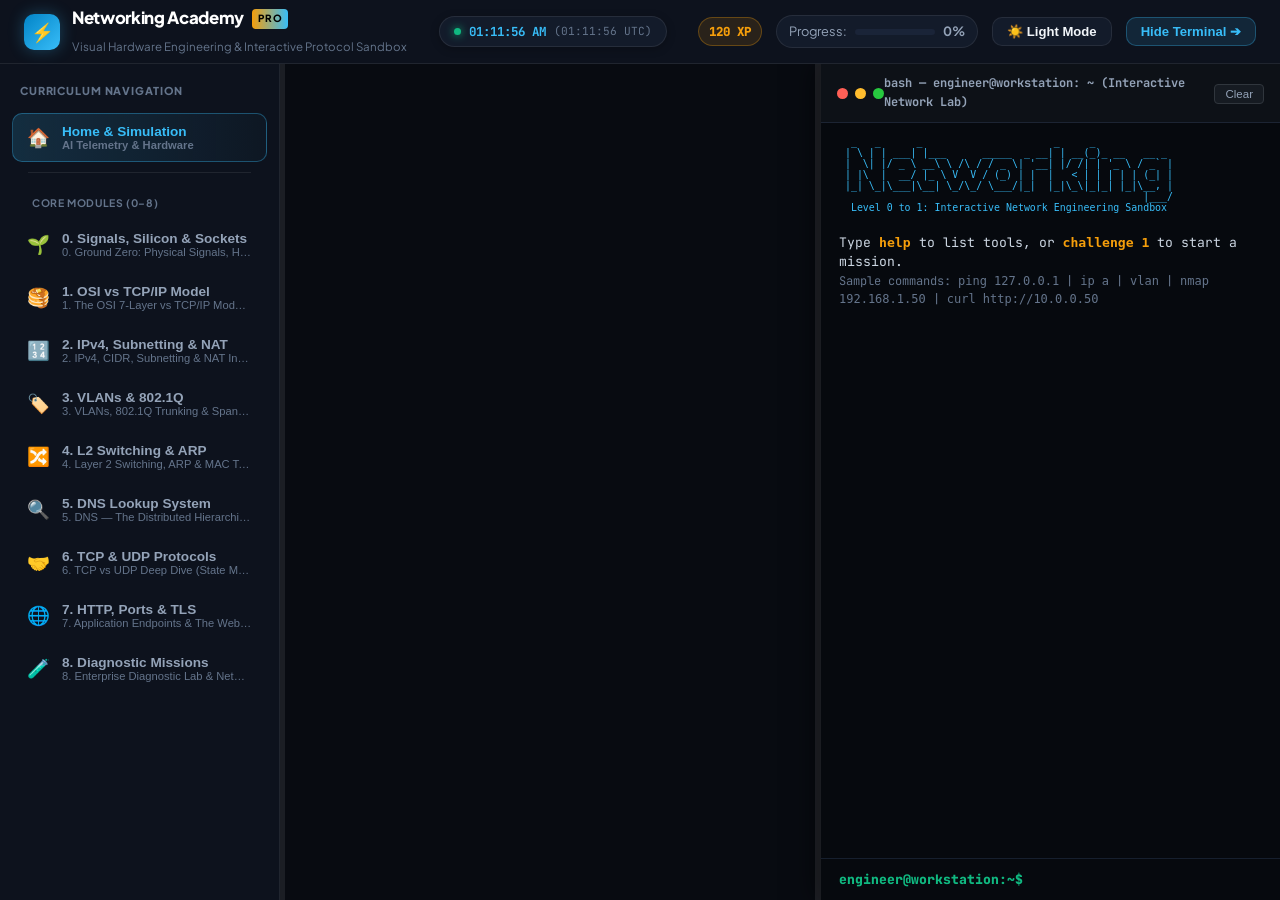
==== commit 7b481354: "Add files via upload" ====
--- a/index.html
+++ b/index.html
@@ -3,7 +3,7 @@
 <head>
   <meta charset="UTF-8" />
   <meta name="viewport" content="width=device-width, initial-scale=1.0" />
-  <title>Networking Academy Pro — Visual Engineering & Interactive Network Sandbox</title>
+  <title>Networking Academy PRO — Visual Engineering & Interactive Network Sandbox</title>
   <meta name="description" content="A professional, visual, zero-buzzword interactive networking engineering academy for modern developers with hardware anatomy, packet animations, and an in-browser Linux terminal." />
   <link rel="stylesheet" href="css/style.css" />
 </head>
@@ -11,7 +11,7 @@
 
   <!-- Top Application Bar -->
   <header class="app-header">
-    <div class="brand" onclick="App.showHomeView(true)" style="cursor:pointer;" title="Return to Home">
+    <div class="brand" id="brand-home-btn" style="cursor:pointer;" title="Return to Home">
       <div class="brand-emblem">⚡</div>
       <div class="brand-text">
         <h1>Networking Academy <span class="pro-badge">PRO</span></h1>
@@ -27,6 +27,7 @@
     </div>
 
     <div class="header-right">
+      <div class="xp-badge-header" id="header-user-xp">120 XP</div>
       <div class="progress-tracker">
         <span>Progress:</span>
         <div class="progress-track-bg">
@@ -76,6 +77,7 @@
   <!-- Application Scripts -->
   <script src="js/data/devices.js"></script>
   <script src="js/data/curriculum.js"></script>
+  <script src="js/visualizers/networkSimulationDashboard.js"></script>
   <script src="js/visualizers/packetJourney.js"></script>
   <script src="js/visualizers/layerStack.js"></script>
   <script src="js/visualizers/subnetVisualizer.js"></script>
--- a/css/style.css
+++ b/css/style.css
@@ -1,76 +1,72 @@
 /* ==========================================================================
-   NETWORKING ACADEMY — PRO UI DESIGN SYSTEM (World-Class Developer Experience)
+   NETWORKING ACADEMY — PRO DRIBBBLE E-LEARNING & AI SIMULATION UI DESIGN SYSTEM
    ========================================================================== */
 
-@import url('https://fonts.googleapis.com/css2?family=Inter:wght@300;400;500;600;700;800&family=JetBrains+Mono:wght@400;500;600;700&display=swap');
+@import url('https://fonts.googleapis.com/css2?family=Plus+Jakarta+Sans:wght@400;500;600;700;800&family=JetBrains+Mono:wght@400;500;600;700&display=swap');
 
 :root {
-  /* Ultra-Deep Slate Dark Palette */
-  --bg-app: #07090e;
-  --bg-primary: #0b0f17;
-  --bg-secondary: #111722;
-  --bg-tertiary: #182030;
-  --bg-elevated: #1f2a3e;
+  /* Ultra-Premium Dark Canvas Palette */
+  --bg-app: #080b11;
+  --bg-primary: #0d121d;
+  --bg-secondary: #131b2a;
+  --bg-tertiary: #1a2438;
+  --bg-elevated: #212e47;
   
-  --bg-glass: rgba(17, 23, 34, 0.75);
-  --bg-glass-card: rgba(24, 32, 48, 0.65);
-  --glass-blur: blur(16px);
-
-  --border-subtle: rgba(255, 255, 255, 0.07);
-  --border-medium: rgba(255, 255, 255, 0.12);
-  --border-active: rgba(56, 189, 248, 0.4);
-  --border-glow: rgba(56, 189, 248, 0.15);
+  --bg-glass-card: rgba(19, 27, 42, 0.75);
+  --glass-blur: blur(20px);
+
+  --border-subtle: rgba(255, 255, 255, 0.08);
+  --border-medium: rgba(255, 255, 255, 0.14);
+  --border-focus: rgba(56, 189, 248, 0.5);
 
   --text-pure: #ffffff;
   --text-main: #f1f5f9;
   --text-muted: #94a3b8;
   --text-dim: #64748b;
 
-  /* Vibrant Semantic Accents */
+  /* Radiant Semantic Accents */
   --accent-cyan: #38bdf8;
-  --accent-cyan-glow: rgba(56, 189, 248, 0.35);
+  --accent-cyan-glow: rgba(56, 189, 248, 0.3);
   --accent-blue: #3b82f6;
   --accent-amber: #f59e0b;
-  --accent-amber-glow: rgba(245, 158, 11, 0.35);
+  --accent-amber-glow: rgba(245, 158, 11, 0.3);
   --accent-emerald: #10b981;
-  --accent-emerald-glow: rgba(16, 185, 129, 0.35);
+  --accent-emerald-glow: rgba(16, 185, 129, 0.3);
+  --accent-purple: #a855f7;
   --accent-rose: #f43f5e;
-  --accent-violet: #a855f7;
-  --accent-indigo: #6366f1;
+  --accent-rose-glow: rgba(244, 63, 94, 0.3);
 
   /* Typography */
-  --font-sans: 'Inter', -apple-system, BlinkMacSystemFont, "Segoe UI", Roboto, sans-serif;
+  --font-sans: 'Plus Jakarta Sans', -apple-system, BlinkMacSystemFont, "Segoe UI", Roboto, sans-serif;
   --font-mono: 'JetBrains Mono', SFMono-Regular, Consolas, monospace;
 
   /* Radii & Shadows */
-  --radius-xs: 4px;
-  --radius-sm: 8px;
-  --radius-md: 12px;
-  --radius-lg: 18px;
-  --radius-xl: 24px;
-
-  --shadow-sm: 0 2px 4px rgba(0, 0, 0, 0.3);
-  --shadow-md: 0 8px 24px rgba(0, 0, 0, 0.45);
-  --shadow-lg: 0 20px 40px -10px rgba(0, 0, 0, 0.65);
-  --shadow-glow: 0 0 25px rgba(56, 189, 248, 0.2);
-
-  --transition-fast: 0.15s cubic-bezier(0.16, 1, 0.3, 1);
-  --transition-smooth: 0.25s cubic-bezier(0.16, 1, 0.3, 1);
+  --radius-xs: 6px;
+  --radius-sm: 10px;
+  --radius-md: 16px;
+  --radius-lg: 22px;
+  --radius-xl: 30px;
+
+  --shadow-sm: 0 2px 8px rgba(0, 0, 0, 0.25);
+  --shadow-md: 0 8px 24px rgba(0, 0, 0, 0.4);
+  --shadow-lg: 0 20px 45px -10px rgba(0, 0, 0, 0.6);
+
+  --transition-fast: 0.16s cubic-bezier(0.16, 1, 0.3, 1);
+  --transition-smooth: 0.28s cubic-bezier(0.16, 1, 0.3, 1);
 }
 
 [data-theme="light"] {
-  --bg-app: #f8fafc;
+  --bg-app: #f4f6fb;
   --bg-primary: #ffffff;
-  --bg-secondary: #f1f5f9;
-  --bg-tertiary: #e2e8f0;
-  --bg-elevated: #ffffff;
-  
-  --bg-glass: rgba(255, 255, 255, 0.85);
-  --bg-glass-card: rgba(255, 255, 255, 0.9);
+  --bg-secondary: #ffffff;
+  --bg-tertiary: #edf2f9;
+  --bg-elevated: #e2eaf5;
+
+  --bg-glass-card: rgba(255, 255, 255, 0.85);
 
   --border-subtle: rgba(0, 0, 0, 0.08);
-  --border-medium: rgba(0, 0, 0, 0.14);
-  --border-active: rgba(2, 132, 199, 0.5);
+  --border-medium: rgba(0, 0, 0, 0.12);
+  --border-focus: rgba(2, 132, 199, 0.5);
 
   --text-pure: #0f172a;
   --text-main: #1e293b;
@@ -78,16 +74,16 @@
   --text-dim: #94a3b8;
 
   --accent-cyan: #0284c7;
-  --accent-cyan-glow: rgba(2, 132, 199, 0.2);
+  --accent-cyan-glow: rgba(2, 132, 199, 0.15);
   --accent-amber: #d97706;
   --accent-emerald: #059669;
 
-  --shadow-sm: 0 1px 3px rgba(0, 0, 0, 0.05);
-  --shadow-md: 0 6px 16px rgba(0, 0, 0, 0.08);
-  --shadow-lg: 0 14px 28px rgba(0, 0, 0, 0.12);
-}
-
-/* Base Reset */
+  --shadow-sm: 0 2px 6px rgba(0, 0, 0, 0.04);
+  --shadow-md: 0 8px 20px rgba(0, 0, 0, 0.06);
+  --shadow-lg: 0 16px 32px rgba(0, 0, 0, 0.08);
+}
+
+/* Reset & Scrollbar */
 *, *::before, *::after {
   box-sizing: border-box;
   margin: 0;
@@ -104,7 +100,6 @@
   display: flex;
   flex-direction: column;
   -webkit-font-smoothing: antialiased;
-  -moz-osx-font-smoothing: grayscale;
 }
 
 body.resizing-horizontal {
@@ -112,21 +107,10 @@
   cursor: col-resize !important;
 }
 
-/* Custom Scrollbars */
-::-webkit-scrollbar {
-  width: 6px;
-  height: 6px;
-}
-::-webkit-scrollbar-track {
-  background: transparent;
-}
-::-webkit-scrollbar-thumb {
-  background: var(--border-medium);
-  border-radius: 999px;
-}
-::-webkit-scrollbar-thumb:hover {
-  background: var(--accent-cyan);
-}
+::-webkit-scrollbar { width: 6px; height: 6px; }
+::-webkit-scrollbar-track { background: transparent; }
+::-webkit-scrollbar-thumb { background: var(--border-medium); border-radius: 999px; }
+::-webkit-scrollbar-thumb:hover { background: var(--accent-cyan); }
 
 /* ==========================================================================
    TOP APPLICATION BAR
@@ -137,17 +121,15 @@
   align-items: center;
   padding: 0 24px;
   height: 64px;
-  background: var(--bg-glass);
-  backdrop-filter: var(--glass-blur);
+  background: var(--bg-primary);
   border-bottom: 1px solid var(--border-subtle);
   z-index: 50;
-  position: relative;
 }
 
 .brand {
   display: flex;
   align-items: center;
-  gap: 14px;
+  gap: 12px;
   user-select: none;
 }
 
@@ -159,15 +141,15 @@
   display: flex;
   align-items: center;
   justify-content: center;
+  color: #fff;
+  font-size: 1.15rem;
+  font-weight: 800;
   box-shadow: 0 0 16px var(--accent-cyan-glow);
-  color: #fff;
-  font-size: 1.1rem;
-  font-weight: 900;
 }
 
 .brand-text h1 {
   font-size: 1.05rem;
-  font-weight: 700;
+  font-weight: 800;
   letter-spacing: -0.02em;
   color: var(--text-pure);
   display: flex;
@@ -176,23 +158,18 @@
 }
 
 .pro-badge {
-  font-size: 0.65rem;
+  font-size: 0.62rem;
   font-weight: 800;
   text-transform: uppercase;
   letter-spacing: 0.08em;
   background: linear-gradient(90deg, var(--accent-amber), var(--accent-cyan));
   color: #000;
-  padding: 1px 6px;
+  padding: 2px 6px;
   border-radius: 4px;
 }
 
-.brand-sub {
-  font-size: 0.72rem;
-  color: var(--text-dim);
-  font-weight: 400;
-}
-
-/* Live Telemetry Clock */
+.brand-sub { font-size: 0.72rem; color: var(--text-dim); }
+
 .header-clock-container {
   display: flex;
   align-items: center;
@@ -212,7 +189,7 @@
   border-radius: 50%;
   background: var(--accent-emerald);
   box-shadow: 0 0 8px var(--accent-emerald);
-  animation: pulse-dot 1.8s infinite;
+  animation: pulse-dot 2s infinite;
 }
 
 @keyframes pulse-dot {
@@ -224,16 +201,26 @@
 .clock-local { font-weight: 700; color: var(--accent-cyan); }
 .clock-utc { color: var(--text-dim); font-size: 0.7rem; }
 
-.header-right {
-  display: flex;
-  align-items: center;
-  gap: 16px;
+.header-right { display: flex; align-items: center; gap: 14px; }
+
+.xp-badge-header {
+  display: flex;
+  align-items: center;
+  gap: 6px;
+  background: rgba(245, 158, 11, 0.12);
+  border: 1px solid rgba(245, 158, 11, 0.3);
+  color: var(--accent-amber);
+  padding: 4px 10px;
+  border-radius: 999px;
+  font-size: 0.78rem;
+  font-weight: 800;
+  font-family: var(--font-mono);
 }
 
 .progress-tracker {
   display: flex;
   align-items: center;
-  gap: 10px;
+  gap: 8px;
   font-size: 0.8rem;
   color: var(--text-muted);
   background: var(--bg-secondary);
@@ -255,42 +242,25 @@
   width: 0%;
   background: linear-gradient(90deg, var(--accent-cyan), var(--accent-emerald));
   transition: width 0.4s ease;
-  box-shadow: 0 0 8px var(--accent-cyan-glow);
 }
 
 .btn-header {
   background: var(--bg-secondary);
   border: 1px solid var(--border-subtle);
   color: var(--text-main);
-  padding: 7px 14px;
+  padding: 6px 14px;
   border-radius: var(--radius-sm);
   font-size: 0.82rem;
   font-weight: 600;
   cursor: pointer;
   transition: var(--transition-fast);
-  display: flex;
-  align-items: center;
-  gap: 6px;
-}
-
-.btn-header:hover {
-  background: var(--bg-tertiary);
-  border-color: var(--border-medium);
-  color: var(--text-pure);
-}
-
-.btn-term-toggle {
-  background: rgba(56, 189, 248, 0.12);
-  border-color: rgba(56, 189, 248, 0.3);
-  color: var(--accent-cyan);
-}
-.btn-term-toggle:hover {
-  background: rgba(56, 189, 248, 0.22);
-  border-color: var(--accent-cyan);
-}
+}
+
+.btn-header:hover { background: var(--bg-tertiary); color: var(--text-pure); }
+.btn-term-toggle { background: rgba(56, 189, 248, 0.12); border-color: rgba(56, 189, 248, 0.3); color: var(--accent-cyan); font-weight: 700; }
 
 /* ==========================================================================
-   3-COLUMN SIZABLE WORKSPACE
+   APP LAYOUT & DRIBBBLE SIDEBAR
    ========================================================================== */
 .app-layout {
   display: flex;
@@ -300,7 +270,6 @@
   position: relative;
 }
 
-/* 1. Left Sizable Sidebar */
 .sidebar {
   width: 280px;
   min-width: 200px;
@@ -316,24 +285,24 @@
 .sidebar-heading {
   padding: 18px 20px 8px;
   font-size: 0.68rem;
-  font-weight: 700;
+  font-weight: 800;
   text-transform: uppercase;
   letter-spacing: 0.08em;
   color: var(--text-dim);
 }
 
-.sidebar-divider {
-  height: 1px;
-  background: var(--border-subtle);
-  margin: 6px 16px 10px;
-}
-
-.nav-modules {
-  display: flex;
-  flex-direction: column;
-  padding: 6px 12px;
-  gap: 4px;
-}
+.sidebar-subheading {
+  padding: 10px 20px 4px;
+  font-size: 0.65rem;
+  font-weight: 700;
+  text-transform: uppercase;
+  letter-spacing: 0.06em;
+  color: var(--text-dim);
+}
+
+.sidebar-divider { height: 1px; background: var(--border-subtle); margin: 6px 16px 8px; }
+
+.nav-modules { display: flex; flex-direction: column; padding: 6px 12px; gap: 4px; }
 
 .nav-item {
   display: flex;
@@ -347,46 +316,37 @@
   cursor: pointer;
   text-align: left;
   transition: var(--transition-fast);
-  position: relative;
-}
-
-.nav-item:hover {
-  background: var(--bg-secondary);
-  color: var(--text-pure);
-}
-
+  user-select: none;
+}
+
+.nav-item:hover { background: var(--bg-secondary); color: var(--text-pure); }
 .nav-item.nav-active {
-  background: linear-gradient(90deg, rgba(56, 189, 248, 0.15), rgba(56, 189, 248, 0.03));
-  border-color: rgba(56, 189, 248, 0.3);
+  background: linear-gradient(90deg, rgba(56, 189, 248, 0.16), rgba(56, 189, 248, 0.03));
+  border-color: rgba(56, 189, 248, 0.35);
   color: var(--accent-cyan);
-  font-weight: 600;
+  font-weight: 700;
 }
 
 .nav-icon { font-size: 1.15rem; }
 .nav-text { flex: 1; min-width: 0; }
-.nav-short { display: block; font-size: 0.85rem; font-weight: 600; white-space: nowrap; overflow: hidden; text-overflow: ellipsis; }
+.nav-short { display: block; font-size: 0.85rem; font-weight: 700; white-space: nowrap; overflow: hidden; text-overflow: ellipsis; }
 .nav-tagline { display: block; font-size: 0.7rem; color: var(--text-dim); white-space: nowrap; overflow: hidden; text-overflow: ellipsis; }
 .nav-check { font-weight: 800; color: var(--accent-emerald); font-size: 0.85rem; }
 
-/* Draggable Splitter Gutters */
+/* Resizer Gutters */
 .resizer-gutter {
   width: 5px;
   background: var(--border-subtle);
   cursor: col-resize;
-  transition: background 0.2s ease, box-shadow 0.2s ease;
+  transition: background 0.2s ease;
   z-index: 25;
   flex-shrink: 0;
-  position: relative;
-}
-
-.resizer-gutter:hover, .resizer-gutter.resizer-active {
-  background: var(--accent-cyan);
-  box-shadow: 0 0 10px var(--accent-cyan);
-}
+}
+.resizer-gutter:hover, .resizer-gutter.resizer-active { background: var(--accent-cyan); box-shadow: 0 0 10px var(--accent-cyan); }
 .resizer-gutter.resizer-hidden { display: none; }
 
 /* ==========================================================================
-   2. CENTER STAGE (Hero, Blueprint, Catalog & Lessons)
+   CENTER STAGE & DRIBBBLE E-LEARNING UI
    ========================================================================== */
 .content-area-wrapper {
   flex: 1;
@@ -402,131 +362,404 @@
   flex: 1;
   overflow-y: auto;
   padding: 36px 44px;
-  max-width: 1280px;
+  max-width: 1240px;
   margin: 0 auto;
   width: 100%;
 }
 
-/* Home Hero Card */
-.home-hero-card {
+/* Breadcrumb Bar */
+.breadcrumb-bar {
+  display: flex;
+  align-items: center;
+  gap: 8px;
+  font-size: 0.82rem;
+  color: var(--text-dim);
+  margin-bottom: 20px;
+}
+
+.crumb-link { color: var(--text-muted); cursor: pointer; font-weight: 600; }
+.crumb-link:hover { color: var(--accent-cyan); }
+.crumb-sep { opacity: 0.5; }
+.crumb-current { color: var(--accent-cyan); font-weight: 700; }
+
+/* Dribbble Hero Banner */
+.dribbble-hero-banner {
   display: flex;
   justify-content: space-between;
   align-items: center;
-  background: linear-gradient(135deg, rgba(56, 189, 248, 0.08) 0%, rgba(17, 23, 34, 0.85) 60%, rgba(245, 158, 11, 0.06) 100%);
+  background: linear-gradient(135deg, #0e192d 0%, #131c30 50%, #1a2238 100%);
   border: 1px solid var(--border-medium);
   border-radius: var(--radius-lg);
-  padding: 38px 42px;
-  margin-bottom: 36px;
+  padding: 40px;
+  margin-bottom: 40px;
   box-shadow: var(--shadow-md);
   position: relative;
   overflow: hidden;
-}
-
-.home-hero-card::before {
+  gap: 24px;
+}
+
+.dribbble-hero-banner::before {
   content: "";
   position: absolute;
-  top: -50%;
-  left: -20%;
-  width: 400px;
-  height: 400px;
-  background: radial-gradient(circle, rgba(56, 189, 248, 0.12) 0%, transparent 70%);
+  top: -60px;
+  right: -60px;
+  width: 260px;
+  height: 260px;
+  background: radial-gradient(circle, rgba(56, 189, 248, 0.15) 0%, transparent 70%);
   pointer-events: none;
 }
 
-.hero-left { flex: 1; position: relative; z-index: 2; }
-.hero-badge {
+.hero-chip-badge {
   display: inline-flex;
   align-items: center;
   gap: 6px;
   font-size: 0.75rem;
-  font-weight: 700;
+  font-weight: 800;
   text-transform: uppercase;
   letter-spacing: 0.06em;
   color: var(--accent-cyan);
   background: rgba(56, 189, 248, 0.1);
   border: 1px solid rgba(56, 189, 248, 0.25);
-  padding: 3px 10px;
+  padding: 4px 12px;
   border-radius: 999px;
-  margin-bottom: 12px;
-}
-
-.hero-left h2 {
-  font-size: 2.1rem;
+  margin-bottom: 14px;
+}
+
+.hero-title {
+  font-size: 2.2rem;
   font-weight: 800;
   letter-spacing: -0.03em;
   color: var(--text-pure);
   margin-bottom: 12px;
-  line-height: 1.2;
-}
-
-.hero-desc {
-  font-size: 1rem;
+  line-height: 1.25;
+}
+
+.hero-subtitle {
+  font-size: 1.02rem;
   color: var(--text-muted);
-  line-height: 1.6;
+  line-height: 1.65;
   max-width: 680px;
   margin-bottom: 24px;
 }
 
-.hero-actions { display: flex; gap: 14px; flex-wrap: wrap; }
-
-.btn-hero-primary {
+.hero-action-group { display: flex; gap: 14px; flex-wrap: wrap; }
+
+.btn-dribbble-primary {
   background: linear-gradient(135deg, var(--accent-cyan), #0284c7);
   color: #fff;
-  font-weight: 700;
+  font-weight: 800;
   padding: 12px 24px;
   border-radius: var(--radius-sm);
   border: none;
   font-size: 0.92rem;
   cursor: pointer;
-  box-shadow: 0 4px 14px var(--accent-cyan-glow);
-  transition: var(--transition-fast);
-}
-.btn-hero-primary:hover { transform: translateY(-2px); box-shadow: 0 6px 20px var(--accent-cyan-glow); }
-
-.btn-hero-secondary {
+  display: inline-flex;
+  align-items: center;
+  gap: 8px;
+  box-shadow: 0 4px 16px var(--accent-cyan-glow);
+  transition: var(--transition-fast);
+}
+.btn-dribbble-primary:hover { transform: translateY(-2px); box-shadow: 0 6px 22px var(--accent-cyan-glow); }
+
+.btn-dribbble-secondary {
   background: var(--bg-secondary);
   border: 1px solid var(--border-medium);
   color: var(--text-main);
-  font-weight: 600;
+  font-weight: 700;
   padding: 12px 22px;
   border-radius: var(--radius-sm);
   font-size: 0.9rem;
   cursor: pointer;
   transition: var(--transition-fast);
 }
-.btn-hero-secondary:hover { background: var(--bg-tertiary); color: var(--text-pure); }
-
-.hero-stats-badge {
+.btn-dribbble-secondary:hover { background: var(--bg-tertiary); color: var(--text-pure); }
+
+.hero-stats-panel {
   display: flex;
   flex-direction: column;
-  gap: 16px;
+  gap: 14px;
   background: var(--bg-glass-card);
   backdrop-filter: var(--glass-blur);
   border: 1px solid var(--border-medium);
-  padding: 24px 28px;
+  padding: 22px 26px;
   border-radius: var(--radius-md);
+}
+
+.stat-pill-card { display: flex; flex-direction: column; align-items: center; }
+.stat-num { font-size: 1.8rem; font-weight: 800; color: var(--accent-cyan); font-family: var(--font-mono); }
+.stat-label { font-size: 0.7rem; color: var(--text-dim); text-transform: uppercase; letter-spacing: 0.06em; font-weight: 700; }
+
+/* ==========================================================================
+   AI NETWORK SIMULATION & RISK DASHBOARD (DRIBBBLE HEALTHCARE / CLINICAL STYLE)
+   ========================================================================== */
+.dribbble-sim-wrapper {
+  display: flex;
+  flex-direction: column;
+  gap: 24px;
+  margin-bottom: 40px;
+}
+
+.sim-kpi-grid {
+  display: grid;
+  grid-template-columns: 280px 1fr 1fr;
+  gap: 20px;
+}
+
+.sim-kpi-card {
+  background: var(--bg-secondary);
+  border: 1px solid var(--border-medium);
+  border-radius: var(--radius-lg);
+  padding: 24px;
+  box-shadow: var(--shadow-md);
+  display: flex;
+  flex-direction: column;
   position: relative;
-  z-index: 2;
-}
-
-.stat-box { display: flex; flex-direction: column; align-items: center; }
-.stat-box strong { font-size: 1.7rem; font-weight: 800; color: var(--accent-cyan); font-family: var(--font-mono); }
-.stat-box span { font-size: 0.7rem; color: var(--text-dim); text-transform: uppercase; letter-spacing: 0.05em; }
-
-.home-section { margin-bottom: 48px; }
-.section-title-row { display: flex; justify-content: space-between; align-items: center; margin-bottom: 20px; }
-.section-title-row h3 { font-size: 1.4rem; font-weight: 700; color: var(--text-pure); letter-spacing: -0.02em; }
-
-/* Interactive Network Architecture Blueprint */
-.network-blueprint-card {
+  overflow: hidden;
+}
+
+.kpi-header {
+  display: flex;
+  justify-content: space-between;
+  align-items: center;
+  margin-bottom: 14px;
+}
+
+.kpi-title { font-size: 0.8rem; font-weight: 800; text-transform: uppercase; letter-spacing: 0.06em; color: var(--text-dim); }
+
+.kpi-badge {
+  font-size: 0.68rem;
+  font-weight: 800;
+  padding: 2px 8px;
+  border-radius: 999px;
+  background: var(--bg-tertiary);
+  color: var(--text-muted);
+}
+.badge-nominal { background: rgba(16, 185, 129, 0.15); color: var(--accent-emerald); }
+.badge-live { background: rgba(56, 189, 248, 0.15); color: var(--accent-cyan); animation: pulse-dot 1.5s infinite; }
+.badge-warn { background: rgba(245, 158, 11, 0.15); color: var(--accent-amber); font-weight: bold; }
+.badge-danger { background: rgba(244, 63, 94, 0.2); color: var(--accent-rose); font-weight: bold; }
+
+/* Radial Gauge Styling */
+.gauge-display-wrap {
+  position: relative;
+  width: 140px;
+  height: 140px;
+  margin: 0 auto 10px;
+  display: flex;
+  align-items: center;
+  justify-content: center;
+}
+
+.radial-gauge-svg {
+  width: 100%;
+  height: 100%;
+  transform: rotate(-90deg);
+}
+
+.gauge-track {
+  fill: none;
+  stroke: var(--bg-tertiary);
+  stroke-width: 10;
+}
+
+.gauge-fill {
+  fill: none;
+  stroke: var(--accent-emerald);
+  stroke-width: 10;
+  stroke-linecap: round;
+  transition: stroke-dashoffset 0.5s ease, stroke 0.5s ease;
+}
+
+.gauge-center-text {
+  position: absolute;
+  display: flex;
+  flex-direction: column;
+  align-items: center;
+  justify-content: center;
+  text-align: center;
+}
+
+.gauge-center-text strong {
+  font-size: 1.9rem;
+  font-weight: 800;
+  font-family: var(--font-mono);
+  color: var(--text-pure);
+  line-height: 1;
+}
+
+.gauge-center-text small { font-size: 0.9rem; color: var(--text-dim); }
+.gauge-center-text span { font-size: 0.65rem; color: var(--text-dim); text-transform: uppercase; margin-top: 2px; }
+
+.kpi-sub-stats {
+  display: flex;
+  justify-content: space-between;
+  border-top: 1px solid var(--border-subtle);
+  padding-top: 10px;
+  margin-top: auto;
+  font-size: 0.8rem;
+}
+
+.sub-label { color: var(--text-dim); margin-right: 4px; }
+
+/* Waveform SVG Card */
+.kpi-metric-main {
+  display: flex;
+  align-items: baseline;
+  gap: 6px;
+  margin-bottom: 12px;
+}
+
+.metric-big { font-size: 2.2rem; font-weight: 800; font-family: var(--font-mono); color: var(--text-pure); }
+.metric-unit { font-size: 1rem; color: var(--text-dim); font-weight: 700; }
+.metric-trend { font-size: 0.78rem; font-weight: 700; color: var(--accent-cyan); margin-left: auto; }
+.trend-positive { color: var(--accent-emerald); }
+
+.waveform-chart-container {
+  height: 60px;
+  width: 100%;
+  margin-top: auto;
+}
+.waveform-svg { width: 100%; height: 100%; overflow: visible; }
+
+.sim-progress-track {
+  width: 100%;
+  height: 6px;
+  background: var(--bg-tertiary);
+  border-radius: 999px;
+  overflow: hidden;
+  margin-top: 6px;
+}
+.sim-progress-bar { height: 100%; background: linear-gradient(90deg, var(--accent-cyan), var(--accent-blue)); transition: width 0.3s ease; }
+
+/* Simulation Fault Cockpit & AI Prediction */
+.sim-control-cockpit {
+  display: grid;
+  grid-template-columns: 1fr 1fr;
+  gap: 20px;
+}
+
+.cockpit-left-panel, .cockpit-right-panel {
   background: var(--bg-secondary);
   border: 1px solid var(--border-medium);
   border-radius: var(--radius-lg);
-  padding: 28px;
+  padding: 26px;
   box-shadow: var(--shadow-md);
-}
-
-.blueprint-flow {
+  display: flex;
+  flex-direction: column;
+}
+
+.cockpit-title-row { margin-bottom: 16px; }
+.cockpit-tag { font-size: 0.68rem; font-weight: 800; text-transform: uppercase; letter-spacing: 0.08em; color: var(--accent-cyan); display: block; margin-bottom: 3px; }
+.cockpit-title-row h4 { font-size: 1.15rem; font-weight: 800; color: var(--text-pure); }
+
+.scenario-buttons-grid {
+  display: grid;
+  grid-template-columns: 1fr 1fr;
+  gap: 10px;
+  margin-bottom: 18px;
+}
+
+.btn-scenario {
+  display: flex;
+  align-items: flex-start;
+  gap: 10px;
+  background: var(--bg-tertiary);
+  border: 1px solid var(--border-subtle);
+  border-radius: var(--radius-sm);
+  padding: 12px;
+  text-align: left;
+  cursor: pointer;
+  transition: var(--transition-fast);
+}
+.btn-scenario:hover { background: var(--bg-elevated); border-color: var(--border-focus); transform: translateY(-2px); }
+.scenario-active { border-color: var(--accent-cyan) !important; background: rgba(56, 189, 248, 0.12) !important; box-shadow: 0 0 14px var(--accent-cyan-glow); }
+
+.scen-icon { font-size: 1.4rem; }
+.scen-text strong { display: block; font-size: 0.82rem; color: var(--text-pure); margin-bottom: 2px; }
+.scen-text small { display: block; font-size: 0.7rem; color: var(--text-dim); line-height: 1.3; }
+
+.sim-slider-box {
+  background: var(--bg-tertiary);
+  border: 1px solid var(--border-subtle);
+  border-radius: var(--radius-sm);
+  padding: 12px 16px;
+  margin-top: auto;
+}
+.slider-header { display: flex; justify-content: space-between; font-size: 0.8rem; margin-bottom: 8px; color: var(--text-muted); }
+.slider-header strong { color: var(--accent-cyan); font-family: var(--font-mono); }
+.sim-range-input { width: 100%; cursor: pointer; accent-color: var(--accent-cyan); }
+
+/* AI Root Cause Card */
+.ai-prediction-card {
+  background: var(--bg-tertiary);
+  border: 1px solid var(--border-subtle);
+  border-radius: var(--radius-md);
+  padding: 20px;
+  flex: 1;
+  display: flex;
+  flex-direction: column;
+  transition: all 0.3s ease;
+}
+.ai-card-warn { border-color: var(--accent-amber) !important; background: rgba(245, 158, 11, 0.08) !important; box-shadow: 0 0 20px var(--accent-amber-glow); }
+.ai-card-danger { border-color: var(--accent-rose) !important; background: rgba(244, 63, 94, 0.1) !important; box-shadow: 0 0 20px var(--accent-rose-glow); }
+
+.ai-status-indicator { display: flex; align-items: center; gap: 10px; margin-bottom: 10px; }
+.ai-pulse-sphere { width: 10px; height: 10px; border-radius: 50%; background: var(--accent-cyan); box-shadow: 0 0 10px var(--accent-cyan); animation: pulse-dot 1.8s infinite; }
+.ai-status-indicator strong { font-size: 0.95rem; color: var(--text-pure); }
+
+.ai-desc { font-size: 0.88rem; color: var(--text-muted); line-height: 1.6; margin-bottom: 14px; }
+.ai-remediation-box {
+  background: var(--bg-secondary);
+  border-left: 3px solid var(--accent-cyan);
+  padding: 10px 14px;
+  border-radius: var(--radius-xs);
+  font-size: 0.82rem;
+  line-height: 1.5;
+  color: var(--text-main);
+  margin-top: auto;
+}
+.ai-remediation-box strong { display: block; font-size: 0.72rem; text-transform: uppercase; color: var(--text-dim); margin-bottom: 2px; }
+
+.sim-terminal-cta {
+  display: flex;
+  justify-content: space-between;
+  align-items: center;
+  border-top: 1px solid var(--border-subtle);
+  padding-top: 14px;
+  margin-top: 14px;
+  font-size: 0.82rem;
+  color: var(--text-muted);
+}
+.btn-sim-exec {
+  background: var(--bg-tertiary);
+  border: 1px solid var(--border-medium);
+  color: var(--accent-cyan);
+  font-weight: 700;
+  padding: 6px 14px;
+  border-radius: var(--radius-xs);
+  font-size: 0.78rem;
+  cursor: pointer;
+  transition: var(--transition-fast);
+}
+.btn-sim-exec:hover { background: var(--accent-cyan); color: #000; }
+
+/* Modern Dribbble Section Styling */
+.dribbble-section { margin-bottom: 48px; }
+.section-header-modern { margin-bottom: 22px; }
+.section-tag { font-size: 0.72rem; font-weight: 800; text-transform: uppercase; color: var(--accent-cyan); letter-spacing: 0.08em; display: block; margin-bottom: 4px; }
+.section-header-modern h3 { font-size: 1.45rem; font-weight: 800; color: var(--text-pure); letter-spacing: -0.02em; }
+.section-header-modern p { font-size: 0.9rem; color: var(--text-muted); margin-top: 4px; }
+
+/* Interactive Blueprint */
+.modern-blueprint-container {
+  background: var(--bg-secondary);
+  border: 1px solid var(--border-medium);
+  border-radius: var(--radius-lg);
+  padding: 30px;
+  box-shadow: var(--shadow-md);
+}
+
+.blueprint-stream-flow {
   display: flex;
   align-items: center;
   justify-content: space-between;
@@ -535,148 +768,178 @@
   padding: 10px 0;
 }
 
-.bp-stage { display: flex; flex-direction: column; align-items: center; gap: 12px; }
-.bp-stage-label { font-size: 0.68rem; font-weight: 800; color: var(--text-dim); text-transform: uppercase; letter-spacing: 0.08em; }
-
-.bp-node {
+.stream-node-box {
   background: var(--bg-tertiary);
   border: 1px solid var(--border-subtle);
   border-radius: var(--radius-md);
-  padding: 16px 20px;
+  padding: 18px 22px;
   text-align: center;
   cursor: pointer;
   transition: var(--transition-fast);
-  min-width: 150px;
-}
-.bp-node:hover { border-color: var(--accent-cyan); background: var(--bg-elevated); transform: translateY(-2px); }
-.bp-active { border-color: var(--accent-amber) !important; background: rgba(245, 158, 11, 0.12) !important; box-shadow: 0 0 20px var(--accent-amber-glow); }
-.bp-icon { font-size: 2rem; margin-bottom: 6px; display: block; }
-.bp-node strong { font-size: 0.88rem; display: block; color: var(--text-pure); }
-.bp-node small { font-size: 0.72rem; color: var(--text-dim); }
-.bp-arrow { font-size: 1.6rem; color: var(--accent-cyan); font-weight: bold; }
-
-.bp-endpoints-stack { display: flex; flex-direction: column; gap: 6px; }
-.bp-mini-node {
+  min-width: 155px;
+  position: relative;
+}
+.stream-node-box:hover { border-color: var(--accent-cyan); background: var(--bg-elevated); transform: translateY(-3px); }
+.node-selected { border-color: var(--accent-amber) !important; background: rgba(245, 158, 11, 0.12) !important; box-shadow: 0 0 20px var(--accent-amber-glow); }
+
+.node-layer-badge { font-size: 0.65rem; font-weight: 800; text-transform: uppercase; background: var(--bg-primary); padding: 2px 8px; border-radius: 999px; color: var(--accent-cyan); display: inline-block; margin-bottom: 6px; }
+.node-icon-bubble { font-size: 2.2rem; margin-bottom: 6px; }
+.stream-node-box strong { font-size: 0.9rem; display: block; color: var(--text-pure); }
+.stream-node-box small { font-size: 0.72rem; color: var(--text-dim); }
+
+.stream-connector-line {
+  flex: 1;
+  height: 3px;
+  background: var(--border-medium);
+  position: relative;
+  min-width: 40px;
+}
+
+.packet-spark {
+  position: absolute;
+  top: -4px;
+  left: 0;
+  width: 10px;
+  height: 10px;
+  background: var(--accent-cyan);
+  border-radius: 50%;
+  box-shadow: 0 0 10px var(--accent-cyan);
+  animation: spark-move 1.5s infinite linear;
+}
+
+@keyframes spark-move {
+  0% { left: 0%; opacity: 0; }
+  50% { opacity: 1; }
+  100% { left: 100%; opacity: 0; }
+}
+
+.stream-cluster-stack { display: flex; flex-direction: column; gap: 6px; }
+.cluster-mini-card {
   background: var(--bg-tertiary);
   border: 1px solid var(--border-subtle);
   border-radius: var(--radius-xs);
   padding: 8px 14px;
-  font-size: 0.8rem;
-  font-weight: 500;
-  cursor: pointer;
-  transition: var(--transition-fast);
-}
-.bp-mini-node:hover { border-color: var(--accent-cyan); background: var(--bg-elevated); }
-
-/* Hardware Catalog Grid & Detail Viewer */
-.devices-catalog-grid {
+  font-size: 0.82rem;
+  font-weight: 600;
+  cursor: pointer;
+  transition: var(--transition-fast);
+}
+.cluster-mini-card:hover { border-color: var(--accent-cyan); background: var(--bg-elevated); }
+.cluster-active { border-color: var(--accent-amber) !important; background: rgba(245, 158, 11, 0.15) !important; color: var(--accent-amber); }
+
+/* Hardware Cards Carousel */
+.hardware-cards-carousel {
   display: grid;
-  grid-template-columns: repeat(auto-fit, minmax(170px, 1fr));
-  gap: 14px;
-  margin-bottom: 24px;
-}
-
-.device-thumb-card {
+  grid-template-columns: repeat(auto-fit, minmax(180px, 1fr));
+  gap: 16px;
+  margin-bottom: 26px;
+}
+
+.device-card-dribbble {
   background: var(--bg-secondary);
   border: 1px solid var(--border-subtle);
   border-radius: var(--radius-md);
-  padding: 16px;
-  text-align: center;
-  cursor: pointer;
-  transition: var(--transition-fast);
-}
-.device-thumb-card:hover { border-color: var(--border-medium); background: var(--bg-tertiary); transform: translateY(-2px); }
-.dev-card-active { border-color: var(--accent-cyan) !important; background: rgba(56, 189, 248, 0.1) !important; box-shadow: 0 0 16px var(--accent-cyan-glow); }
-.thumb-icon { font-size: 2rem; margin-bottom: 6px; }
-.device-thumb-card strong { display: block; font-size: 0.88rem; color: var(--text-pure); }
-.thumb-cat { display: block; font-size: 0.7rem; color: var(--text-dim); margin: 2px 0 8px; }
-.thumb-layer { display: inline-block; font-size: 0.65rem; font-weight: 700; background: var(--bg-tertiary); padding: 2px 8px; border-radius: 999px; color: var(--accent-cyan); }
-
-.device-detail-card {
+  padding: 20px 18px;
+  cursor: pointer;
+  transition: var(--transition-fast);
+  display: flex;
+  flex-direction: column;
+}
+.device-card-dribbble:hover { border-color: var(--border-medium); transform: translateY(-3px); box-shadow: var(--shadow-sm); }
+.card-selected { border-color: var(--accent-cyan) !important; background: rgba(56, 189, 248, 0.08) !important; box-shadow: 0 0 18px var(--accent-cyan-glow); }
+
+.dribbble-card-top { display: flex; justify-content: space-between; margin-bottom: 12px; }
+.device-layer-pill { font-size: 0.65rem; font-weight: 800; background: var(--bg-tertiary); color: var(--accent-cyan); padding: 2px 8px; border-radius: 999px; }
+.device-cat-pill { font-size: 0.65rem; color: var(--text-dim); }
+
+.card-icon-big { font-size: 2.4rem; margin-bottom: 10px; }
+.card-device-name { font-size: 0.95rem; font-weight: 700; color: var(--text-pure); margin-bottom: 6px; }
+.card-device-desc { font-size: 0.8rem; color: var(--text-muted); line-height: 1.4; flex: 1; margin-bottom: 14px; }
+.card-action-bar { font-size: 0.78rem; font-weight: 700; color: var(--accent-cyan); border-top: 1px solid var(--border-subtle); padding-top: 10px; }
+
+/* Selected Device Anatomy Inspector */
+.device-inspector-dribbble {
   background: var(--bg-secondary);
   border: 1px solid var(--border-medium);
   border-radius: var(--radius-lg);
-  padding: 30px;
+  padding: 32px;
   box-shadow: var(--shadow-md);
 }
 
-.detail-header { display: flex; justify-content: space-between; align-items: center; margin-bottom: 16px; border-bottom: 1px solid var(--border-subtle); padding-bottom: 16px; }
-.detail-title-group { display: flex; align-items: center; gap: 16px; }
-.detail-icon { font-size: 2.6rem; }
-.detail-title-group h4 { font-size: 1.4rem; font-weight: 700; color: var(--text-pure); }
-.detail-category { font-size: 0.85rem; color: var(--text-dim); }
-.detail-tagline { font-size: 1rem; color: var(--text-muted); margin-bottom: 22px; }
-
-.detail-grid { display: grid; grid-template-columns: 1fr 1fr; gap: 24px; }
-.detail-pane { background: var(--bg-tertiary); border: 1px solid var(--border-subtle); border-radius: var(--radius-md); padding: 20px; }
-.detail-pane strong { font-size: 0.85rem; color: var(--text-pure); text-transform: uppercase; letter-spacing: 0.05em; }
-.detail-pane p { font-size: 0.9rem; color: var(--text-muted); margin-top: 6px; line-height: 1.6; }
-.anatomy-list { margin-top: 10px; font-size: 0.85rem; color: var(--text-muted); }
-.anatomy-list ul { margin-left: 20px; }
-.anatomy-list li { margin-bottom: 8px; }
-
-.specs-table { width: 100%; border-collapse: collapse; font-size: 0.85rem; margin-top: 10px; }
-.specs-table td { padding: 8px 10px; border-bottom: 1px solid var(--border-subtle); }
-.specs-table td:first-child { width: 140px; color: var(--text-dim); font-weight: 600; }
-.specs-table code { font-family: var(--font-mono); color: var(--accent-cyan); font-size: 0.8rem; background: var(--bg-secondary); padding: 2px 6px; border-radius: 4px; }
-
-/* Learning Journey Roadmap */
-.journey-roadmap-grid {
+.inspector-header { display: flex; justify-content: space-between; align-items: center; border-bottom: 1px solid var(--border-subtle); padding-bottom: 18px; margin-bottom: 18px; }
+.inspector-title-row { display: flex; align-items: center; gap: 18px; }
+.inspector-big-icon { font-size: 2.8rem; }
+.inspector-title-row h4 { font-size: 1.45rem; font-weight: 800; color: var(--text-pure); margin-bottom: 4px; }
+.inspector-badges { display: flex; gap: 8px; }
+.badge-accent { font-size: 0.75rem; font-weight: 700; background: rgba(56, 189, 248, 0.15); color: var(--accent-cyan); padding: 2px 8px; border-radius: 999px; }
+.badge-layer { font-size: 0.75rem; color: var(--text-dim); }
+.inspector-tagline { font-size: 1.05rem; color: var(--text-muted); margin-bottom: 24px; }
+
+.inspector-body-grid { display: grid; grid-template-columns: 1fr 1fr; gap: 28px; }
+.inspector-left-col h5, .inspector-right-col h5 { font-size: 0.85rem; font-weight: 800; text-transform: uppercase; color: var(--text-pure); letter-spacing: 0.06em; margin-bottom: 8px; }
+.inspector-left-col p { font-size: 0.92rem; color: var(--text-muted); line-height: 1.6; }
+.anatomy-rich-list { font-size: 0.88rem; color: var(--text-muted); line-height: 1.6; }
+.anatomy-rich-list ul { margin-left: 20px; }
+.anatomy-rich-list li { margin-bottom: 8px; }
+
+.specs-grid-dribbble { display: flex; flex-direction: column; gap: 10px; }
+.spec-row { display: flex; flex-direction: column; background: var(--bg-tertiary); padding: 10px 14px; border-radius: var(--radius-sm); border: 1px solid var(--border-subtle); }
+.spec-label { font-size: 0.72rem; font-weight: 800; text-transform: uppercase; color: var(--text-dim); margin-bottom: 3px; }
+.spec-value { font-size: 0.88rem; color: var(--text-main); }
+.spec-value code { font-family: var(--font-mono); color: var(--accent-cyan); }
+
+/* Course Modules Roadmap Grid */
+.course-modules-grid {
   display: grid;
   grid-template-columns: repeat(auto-fit, minmax(260px, 1fr));
-  gap: 16px;
-}
-
-.roadmap-card {
+  gap: 18px;
+}
+
+.module-roadmap-card {
   background: var(--bg-secondary);
   border: 1px solid var(--border-subtle);
   border-radius: var(--radius-md);
-  padding: 22px;
+  padding: 24px;
   cursor: pointer;
   transition: var(--transition-fast);
   display: flex;
   flex-direction: column;
 }
-.roadmap-card:hover { border-color: var(--accent-cyan); transform: translateY(-3px); box-shadow: var(--shadow-md); }
-.road-num { font-size: 0.72rem; font-weight: 800; color: var(--accent-cyan); text-transform: uppercase; letter-spacing: 0.06em; margin-bottom: 6px; }
-.road-icon { font-size: 1.8rem; margin-bottom: 8px; }
-.roadmap-card strong { font-size: 1rem; color: var(--text-pure); margin-bottom: 6px; }
-.roadmap-card p { font-size: 0.85rem; color: var(--text-muted); line-height: 1.5; flex: 1; margin-bottom: 16px; }
-.road-footer { display: flex; justify-content: space-between; align-items: center; border-top: 1px solid var(--border-subtle); padding-top: 12px; }
-.road-action { font-size: 0.82rem; font-weight: 700; color: var(--accent-cyan); }
-.road-done { font-size: 0.78rem; font-weight: 800; color: var(--accent-emerald); }
+.module-roadmap-card:hover { border-color: var(--accent-cyan); transform: translateY(-4px); box-shadow: var(--shadow-md); }
+.module-done { border-color: rgba(16, 185, 129, 0.4); background: rgba(16, 185, 129, 0.04); }
+
+.module-card-top { display: flex; justify-content: space-between; align-items: center; margin-bottom: 12px; }
+.module-step-badge { font-size: 0.72rem; font-weight: 800; text-transform: uppercase; color: var(--accent-cyan); letter-spacing: 0.06em; }
+.status-pill-ready { font-size: 0.7rem; color: var(--text-dim); background: var(--bg-tertiary); padding: 2px 8px; border-radius: 999px; }
+.status-pill-completed { font-size: 0.7rem; font-weight: 800; color: var(--accent-emerald); background: rgba(16, 185, 129, 0.15); padding: 2px 8px; border-radius: 999px; }
+
+.module-icon-wrap { font-size: 2rem; margin-bottom: 10px; }
+.module-title-text { font-size: 1.05rem; font-weight: 800; color: var(--text-pure); margin-bottom: 6px; }
+.module-desc-text { font-size: 0.85rem; color: var(--text-muted); line-height: 1.5; flex: 1; margin-bottom: 16px; }
+.module-card-footer { border-top: 1px solid var(--border-subtle); padding-top: 12px; }
+.start-text { font-size: 0.85rem; font-weight: 800; color: var(--accent-cyan); }
 
 /* ==========================================================================
-   MODULE LESSON HEADERS & SECTIONS
-   ========================================================================= */
-.module-header-hero {
+   MODULE VIEW & DRIBBBLE QUIZ CARDS
+   ========================================================================== */
+.module-hero-banner {
+  background: linear-gradient(135deg, rgba(56, 189, 248, 0.1) 0%, var(--bg-secondary) 100%);
+  border: 1px solid var(--border-medium);
+  border-radius: var(--radius-lg);
+  padding: 34px;
   margin-bottom: 36px;
 }
 
-.hero-badge-tag {
-  display: inline-flex;
-  align-items: center;
-  gap: 8px;
-  background: rgba(56, 189, 248, 0.1);
-  color: var(--accent-cyan);
-  border: 1px solid rgba(56, 189, 248, 0.25);
-  padding: 4px 14px;
-  border-radius: 999px;
-  font-size: 0.78rem;
-  font-weight: 700;
-  margin-bottom: 12px;
-}
-
-.module-header-hero h2 {
-  font-size: 2.1rem;
-  font-weight: 800;
-  letter-spacing: -0.03em;
-  color: var(--text-pure);
-  margin-bottom: 8px;
-}
+.mod-badge-row { display: flex; gap: 10px; margin-bottom: 12px; flex-wrap: wrap; }
+.mod-badge-pill { font-size: 0.78rem; font-weight: 800; color: var(--accent-cyan); background: rgba(56, 189, 248, 0.15); padding: 4px 12px; border-radius: 999px; }
+.mod-time-pill, .mod-xp-pill { font-size: 0.78rem; font-weight: 700; color: var(--text-muted); background: var(--bg-tertiary); padding: 4px 12px; border-radius: 999px; }
+.mod-xp-pill { color: var(--accent-amber); font-weight: 800; }
+
+.module-hero-banner h2 { font-size: 2.1rem; font-weight: 800; letter-spacing: -0.03em; color: var(--text-pure); margin-bottom: 8px; }
+.mod-hero-tagline { font-size: 1.05rem; color: var(--text-muted); }
 
 .lesson-section { margin-bottom: 42px; }
-.lesson-section h3 { font-size: 1.35rem; font-weight: 700; color: var(--text-pure); margin-bottom: 14px; display: flex; align-items: center; gap: 10px; }
+.lesson-section h3 { font-size: 1.35rem; font-weight: 800; color: var(--text-pure); margin-bottom: 14px; }
 .section-body p { margin-bottom: 16px; font-size: 1.02rem; color: var(--text-muted); line-height: 1.7; }
 .section-body strong { color: var(--text-pure); }
 .section-body code { font-family: var(--font-mono); background: var(--bg-secondary); border: 1px solid var(--border-subtle); padding: 2px 7px; border-radius: var(--radius-xs); font-size: 0.88em; color: var(--accent-cyan); }
@@ -687,16 +950,16 @@
 .callout-box { padding: 18px 22px; border-radius: var(--radius-md); margin: 22px 0; border-left: 4px solid; }
 .callout-tip { background: rgba(16, 185, 129, 0.08); border-color: var(--accent-emerald); }
 .callout-note { background: rgba(56, 189, 248, 0.08); border-color: var(--accent-cyan); }
-.callout-header { display: flex; align-items: center; gap: 10px; margin-bottom: 6px; color: var(--text-pure); font-size: 0.95rem; }
+.callout-header { display: flex; align-items: center; gap: 10px; margin-bottom: 6px; color: var(--text-pure); font-size: 0.95rem; font-weight: 700; }
 .callout-box p { font-size: 0.9rem; color: var(--text-muted); margin: 0; }
 
-/* Comparison Grid */
+/* Tech Comparison Grid */
 .tech-comparison-grid { display: grid; grid-template-columns: 1fr 1fr; gap: 18px; margin: 22px 0; }
-.tech-card { background: var(--bg-secondary); border: 1px solid var(--border-medium); border-radius: var(--radius-md); padding: 20px; box-shadow: var(--shadow-sm); }
-.tech-card h4 { font-size: 1rem; font-weight: 700; margin-bottom: 10px; color: var(--accent-cyan); }
-.tech-card p { font-size: 0.9rem; color: var(--text-muted); margin-bottom: 8px; line-height: 1.5; }
-
-/* Code Snippet & Run Buttons */
+.tech-card { background: var(--bg-secondary); border: 1px solid var(--border-medium); border-radius: var(--radius-md); padding: 22px; }
+.tech-card h4 { font-size: 1.02rem; font-weight: 800; margin-bottom: 10px; color: var(--accent-cyan); }
+.tech-card p { font-size: 0.9rem; color: var(--text-muted); margin-bottom: 8px; line-height: 1.55; }
+
+/* Code Snippet Previews */
 .code-preview {
   display: flex;
   justify-content: space-between;
@@ -708,7 +971,6 @@
   margin: 12px 0;
 }
 .code-preview code { font-family: var(--font-mono); font-size: 0.92rem; color: var(--accent-amber); }
-
 .btn-copy {
   background: rgba(56, 189, 248, 0.15);
   border: 1px solid rgba(56, 189, 248, 0.35);
@@ -716,13 +978,117 @@
   padding: 5px 12px;
   border-radius: var(--radius-xs);
   font-size: 0.8rem;
-  font-weight: 700;
-  cursor: pointer;
-  transition: var(--transition-fast);
-}
-.btn-copy:hover { background: var(--accent-cyan); color: #000; box-shadow: 0 0 10px var(--accent-cyan-glow); }
-
-/* Visualizers Universal Wrapper */
+  font-weight: 800;
+  cursor: pointer;
+  transition: var(--transition-fast);
+}
+.btn-copy:hover { background: var(--accent-cyan); color: #000; }
+
+/* Dribbble Style Quiz Cards */
+.quiz-card-dribbble {
+  background: var(--bg-secondary);
+  border: 1px solid var(--border-medium);
+  border-radius: var(--radius-lg);
+  padding: 28px;
+  margin: 28px 0;
+  box-shadow: var(--shadow-md);
+}
+
+.quiz-badge-modern {
+  display: inline-block;
+  font-size: 0.75rem;
+  font-weight: 800;
+  background: rgba(245, 158, 11, 0.15);
+  color: var(--accent-amber);
+  padding: 3px 12px;
+  border-radius: 999px;
+  margin-bottom: 10px;
+}
+
+.quiz-question-modern { font-size: 1.1rem; font-weight: 800; color: var(--text-pure); margin-bottom: 18px; line-height: 1.4; }
+.quiz-options-group { display: flex; flex-direction: column; gap: 10px; margin-bottom: 14px; }
+
+.quiz-option-card {
+  display: flex;
+  align-items: center;
+  gap: 14px;
+  background: var(--bg-tertiary);
+  border: 1px solid var(--border-subtle);
+  border-radius: var(--radius-sm);
+  padding: 12px 16px;
+  text-align: left;
+  cursor: pointer;
+  transition: var(--transition-fast);
+  color: var(--text-main);
+  font-size: 0.92rem;
+}
+.quiz-option-card:hover { background: var(--bg-elevated); border-color: var(--border-focus); transform: translateX(3px); }
+
+.opt-bullet {
+  width: 28px;
+  height: 28px;
+  border-radius: 50%;
+  background: var(--bg-primary);
+  border: 1px solid var(--border-medium);
+  display: flex;
+  align-items: center;
+  justify-content: center;
+  font-weight: 800;
+  font-size: 0.8rem;
+  color: var(--accent-cyan);
+  flex-shrink: 0;
+}
+
+.opt-correct {
+  background: rgba(16, 185, 129, 0.2) !important;
+  border-color: var(--accent-emerald) !important;
+  color: #a7f3d0 !important;
+}
+.opt-correct .opt-bullet { background: var(--accent-emerald); color: #000; }
+
+.opt-incorrect {
+  background: rgba(239, 68, 68, 0.2) !important;
+  border-color: var(--accent-rose) !important;
+  color: #fca5a5 !important;
+}
+.opt-incorrect .opt-bullet { background: var(--accent-rose); color: #fff; }
+
+.quiz-feedback-modern { padding: 12px 18px; border-radius: var(--radius-sm); font-size: 0.9rem; display: none; line-height: 1.5; }
+.feedback-correct { display: block; background: rgba(16, 185, 129, 0.12); border: 1px solid var(--accent-emerald); color: var(--text-pure); }
+.feedback-incorrect { display: block; background: rgba(239, 68, 68, 0.12); border: 1px solid var(--accent-rose); color: var(--text-pure); }
+
+/* Modern Footer Navigation */
+.module-footer-modern {
+  display: flex;
+  justify-content: space-between;
+  align-items: center;
+  padding: 28px 0;
+  margin-top: 44px;
+  border-top: 1px solid var(--border-subtle);
+  flex-wrap: wrap;
+  gap: 14px;
+}
+
+.btn-complete-status {
+  background: var(--bg-tertiary);
+  border: 1px solid var(--border-medium);
+  color: var(--text-main);
+  padding: 12px 22px;
+  border-radius: var(--radius-sm);
+  font-weight: 800;
+  font-size: 0.9rem;
+  cursor: pointer;
+  transition: var(--transition-fast);
+}
+.btn-complete-status.is-completed {
+  background: rgba(16, 185, 129, 0.15);
+  border-color: var(--accent-emerald);
+  color: var(--accent-emerald);
+}
+
+/* ==========================================================================
+   VISUALIZERS UNIVERSAL SHELL
+   ========================================================================== */
 .vis-mount-container { margin: 28px 0; width: 100%; }
 .vis-wrapper {
   background: var(--bg-secondary);
@@ -744,18 +1110,18 @@
   gap: 12px;
 }
 
-.vis-title { display: flex; align-items: center; gap: 12px; font-size: 1.05rem; font-weight: 700; color: var(--text-pure); }
+.vis-title { display: flex; align-items: center; gap: 12px; font-size: 1.05rem; font-weight: 800; color: var(--text-pure); }
 .pulse-dot { width: 10px; height: 10px; background: var(--accent-emerald); border-radius: 50%; box-shadow: 0 0 12px var(--accent-emerald); animation: pulse-dot 2s infinite; }
 
-.btn-vis { padding: 8px 16px; border-radius: var(--radius-xs); font-size: 0.85rem; font-weight: 700; cursor: pointer; transition: var(--transition-fast); border: 1px solid transparent; }
+.btn-vis { padding: 8px 16px; border-radius: var(--radius-xs); font-size: 0.85rem; font-weight: 800; cursor: pointer; transition: var(--transition-fast); border: 1px solid transparent; }
 .btn-primary { background: linear-gradient(135deg, var(--accent-cyan), #0284c7); color: #fff; box-shadow: 0 2px 10px var(--accent-cyan-glow); }
 .btn-primary:hover { transform: translateY(-1px); box-shadow: 0 4px 16px var(--accent-cyan-glow); }
-.btn-accent { background: var(--accent-amber); color: #000; font-weight: 700; }
+.btn-accent { background: var(--accent-amber); color: #000; font-weight: 800; }
 .btn-subtle { background: var(--bg-tertiary); border-color: var(--border-subtle); color: var(--text-main); }
 .btn-subtle:hover { background: var(--bg-elevated); color: var(--text-pure); }
 
 /* ==========================================================================
-   3. RIGHT SIZABLE TERMINAL PANEL (Pro macOS/Linux CLI)
+   TERMINAL PANEL & CLI
    ========================================================================== */
 .terminal-panel {
   width: 460px;
@@ -787,13 +1153,13 @@
 .dot-red { background: #ff5f56; }
 .dot-yellow { background: #ffbd2e; }
 .dot-green { background: #27c93f; }
-.terminal-title { font-size: 0.75rem; color: #94a3b8; font-weight: 600; }
+.terminal-title { font-size: 0.75rem; color: #94a3b8; font-weight: 700; }
 .btn-term-icon { background: #161b22; border: 1px solid #30363d; color: #94a3b8; padding: 3px 10px; border-radius: 4px; font-size: 0.72rem; cursor: pointer; }
 .btn-term-icon:hover { color: #fff; border-color: var(--accent-cyan); }
 
 .terminal-body { flex: 1; overflow-y: auto; padding: 14px 18px; color: #e2e8f0; font-size: 0.82rem; line-height: 1.5; }
 .terminal-input-row { display: flex; align-items: center; padding: 10px 18px; background: #06090e; border-top: 1px solid #161f2e; gap: 10px; }
-.term-prompt { color: var(--accent-emerald); font-weight: 700; font-size: 0.82rem; white-space: nowrap; }
+.term-prompt { color: var(--accent-emerald); font-weight: 800; font-size: 0.82rem; white-space: nowrap; }
 .term-input { flex: 1; background: transparent; border: none; outline: none; color: #f8fafc; font-family: var(--font-mono); font-size: 0.82rem; }
 
 .term-banner { color: var(--accent-cyan); font-size: 0.62rem; line-height: 1.1; margin-bottom: 8px; }
@@ -812,12 +1178,7 @@
 .mission-info { flex: 1; }
 .mission-info strong { display: block; font-size: 0.95rem; color: var(--text-pure); margin-bottom: 3px; }
 .mission-info p { font-size: 0.85rem; color: var(--text-muted); margin: 0; }
-.btn-mission { background: var(--accent-cyan); border: none; color: #000; font-weight: 700; padding: 6px 14px; border-radius: var(--radius-xs); font-size: 0.8rem; cursor: pointer; }
-
-/* Module Footer */
-.module-footer { display: flex; justify-content: space-between; align-items: center; padding: 24px 0; margin-top: 42px; border-top: 1px solid var(--border-subtle); }
-.btn-footer { padding: 10px 20px; border-radius: var(--radius-sm); font-weight: 700; font-size: 0.88rem; cursor: pointer; border: 1px solid transparent; transition: var(--transition-fast); }
-.btn-completed { background: rgba(16, 185, 129, 0.15); border-color: var(--accent-emerald); color: var(--accent-emerald); }
+.btn-mission { background: var(--accent-cyan); border: none; color: #000; font-weight: 800; padding: 6px 14px; border-radius: var(--radius-xs); font-size: 0.8rem; cursor: pointer; }
 
 /* Responsive adjustments */
 @media (max-width: 900px) {
@@ -826,7 +1187,9 @@
   .sidebar { width: 100% !important; max-width: 100%; height: 160px; }
   .terminal-panel { width: 100% !important; max-width: 100%; height: 280px; }
   .main-content { padding: 20px; }
-  .home-hero-card { flex-direction: column; }
-  .detail-grid { grid-template-columns: 1fr; }
+  .dribbble-hero-banner { flex-direction: column; }
+  .sim-kpi-grid { grid-template-columns: 1fr; }
+  .sim-control-cockpit { grid-template-columns: 1fr; }
+  .inspector-body-grid { grid-template-columns: 1fr; }
   .tech-comparison-grid { grid-template-columns: 1fr; }
 }
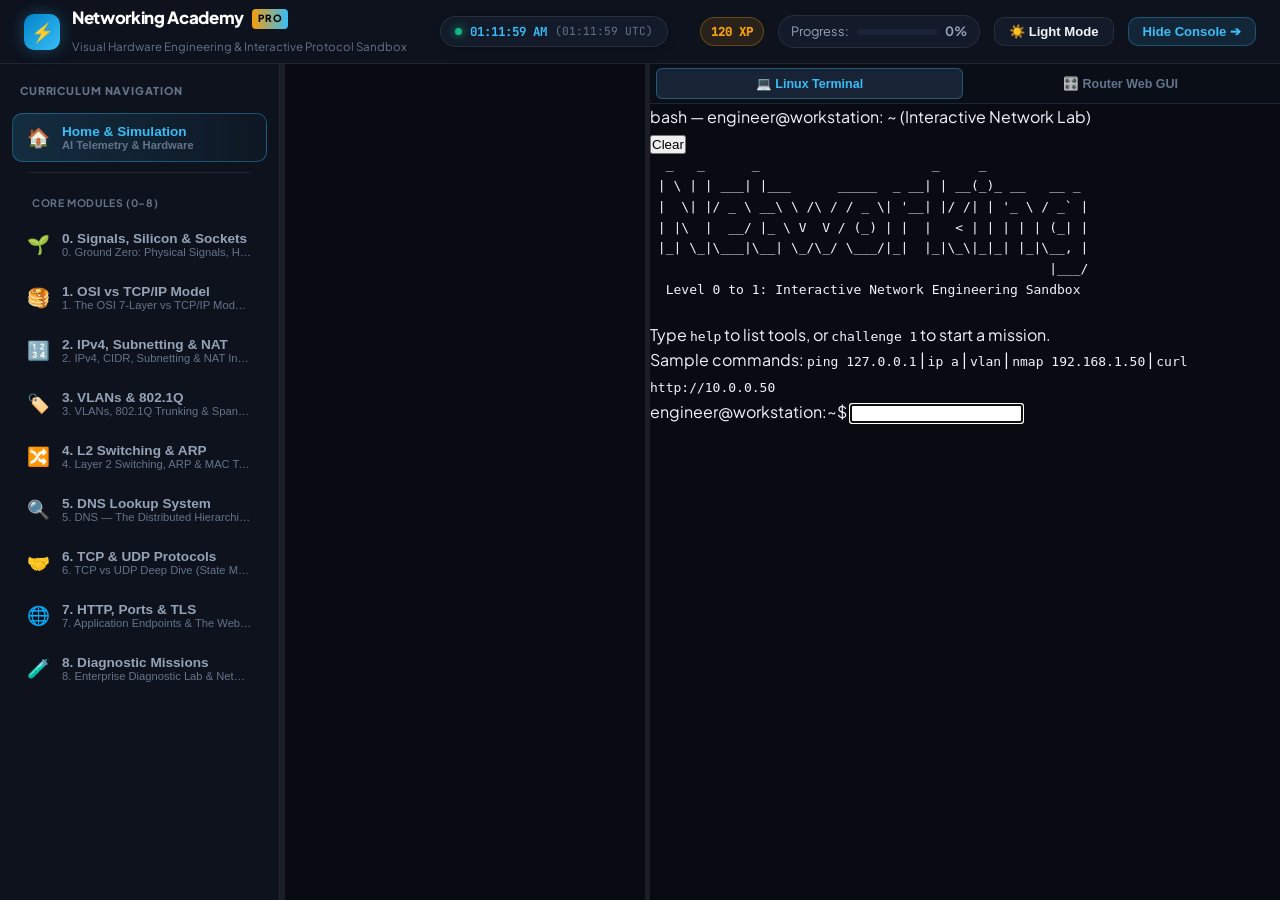
==== commit cc38d671: "Add files via upload" ====
--- a/index.html
+++ b/index.html
@@ -38,7 +38,7 @@
 
       <button id="btn-toggle-theme" class="btn-header">☀️ Light Mode</button>
       <button id="btn-toggle-terminal" class="btn-header btn-term-toggle">
-        Hide Terminal ➔
+        Hide Console ➔
       </button>
     </div>
   </header>
@@ -65,11 +65,31 @@
     </main>
 
     <!-- Draggable Right Splitter Gutter -->
-    <div class="resizer-gutter resizer-right" id="resizer-right" title="Drag to resize terminal panel"></div>
+    <div class="resizer-gutter resizer-right" id="resizer-right" title="Drag to resize console panel"></div>
 
-    <!-- 3. Right Side: Sizable Interactive Terminal Panel -->
+    <!-- 3. Right Side: Multi-Frame Interactive Console (CLI Terminal + Web GUI) -->
     <aside class="terminal-panel" id="terminal-panel">
-      <div id="terminal-mount" style="height: 100%;"></div>
+      
+      <!-- Multi-Frame Switcher Header -->
+      <div class="side-panel-header-tabs">
+        <button class="panel-mode-btn mode-active" id="btn-mode-cli">
+          <span>💻 Linux Terminal</span>
+        </button>
+        <button class="panel-mode-btn" id="btn-mode-gui">
+          <span>🎛️ Router Web GUI</span>
+        </button>
+      </div>
+
+      <!-- Frame A: Linux CLI Terminal -->
+      <div class="console-frame-container" id="frame-cli-mount" style="flex: 1; height: calc(100% - 42px); display: flex;">
+        <div id="terminal-mount" style="height: 100%; width: 100%;"></div>
+      </div>
+
+      <!-- Frame B: Router Web GUI Console -->
+      <div class="console-frame-container" id="frame-gui-mount" style="flex: 1; height: calc(100% - 42px); display: none;">
+        <div id="gui-console-mount" style="height: 100%; width: 100%;"></div>
+      </div>
+
     </aside>
 
   </div>
@@ -88,6 +108,7 @@
   <script src="js/terminal/networkSimulator.js"></script>
   <script src="js/terminal/challenges.js"></script>
   <script src="js/terminal/terminal.js"></script>
+  <script src="js/terminal/guiNetworkConsole.js"></script>
   <script src="js/app.js"></script>
 </body>
 </html>
--- a/css/style.css
+++ b/css/style.css
@@ -1,5 +1,5 @@
 /* ==========================================================================
-   NETWORKING ACADEMY — PRO DRIBBBLE E-LEARNING & AI SIMULATION UI DESIGN SYSTEM
+   NETWORKING ACADEMY — PRO DRIBBBLE E-LEARNING, SIMULATION & MULTI-FRAME GUI
    ========================================================================== */
 
 @import url('https://fonts.googleapis.com/css2?family=Plus+Jakarta+Sans:wght@400;500;600;700;800&family=JetBrains+Mono:wght@400;500;600;700&display=swap');
@@ -743,449 +743,117 @@
 }
 .btn-sim-exec:hover { background: var(--accent-cyan); color: #000; }
 
-/* Modern Dribbble Section Styling */
-.dribbble-section { margin-bottom: 48px; }
-.section-header-modern { margin-bottom: 22px; }
-.section-tag { font-size: 0.72rem; font-weight: 800; text-transform: uppercase; color: var(--accent-cyan); letter-spacing: 0.08em; display: block; margin-bottom: 4px; }
-.section-header-modern h3 { font-size: 1.45rem; font-weight: 800; color: var(--text-pure); letter-spacing: -0.02em; }
-.section-header-modern p { font-size: 0.9rem; color: var(--text-muted); margin-top: 4px; }
-
-/* Interactive Blueprint */
-.modern-blueprint-container {
-  background: var(--bg-secondary);
-  border: 1px solid var(--border-medium);
-  border-radius: var(--radius-lg);
-  padding: 30px;
-  box-shadow: var(--shadow-md);
-}
-
-.blueprint-stream-flow {
-  display: flex;
-  align-items: center;
+/* ==========================================================================
+   MULTI-FRAME CONSOLE HEADER & ROUTEROS WEB GUI STYLES
+   ========================================================================== */
+.side-panel-header-tabs {
+  display: flex;
+  background: #090e17;
+  border-bottom: 1px solid #1c2638;
+  padding: 4px 6px;
+  gap: 4px;
+}
+
+.panel-mode-btn {
+  flex: 1;
+  background: transparent;
+  border: 1px solid transparent;
+  color: var(--text-dim);
+  padding: 7px 10px;
+  border-radius: var(--radius-xs);
+  font-size: 0.78rem;
+  font-weight: 700;
+  cursor: pointer;
+  display: flex;
+  align-items: center;
+  justify-content: center;
+  gap: 6px;
+  transition: var(--transition-fast);
+}
+.panel-mode-btn:hover { color: var(--text-main); background: #131b2a; }
+.panel-mode-btn.mode-active {
+  background: #182336;
+  border-color: rgba(56, 189, 248, 0.35);
+  color: var(--accent-cyan);
+}
+
+.gui-console-wrapper {
+  display: flex;
+  flex-direction: column;
+  height: 100%;
+  background: #090e17;
+  font-family: var(--font-sans);
+}
+
+.gui-header-bar {
+  display: flex;
   justify-content: space-between;
-  gap: 16px;
+  align-items: center;
+  padding: 10px 14px;
+  background: #101726;
+  border-bottom: 1px solid #1e2a3f;
+}
+
+.gui-brand { display: flex; align-items: center; gap: 8px; }
+.gui-brand strong { font-size: 0.82rem; color: var(--text-pure); display: block; line-height: 1.2; }
+.gui-brand small { font-size: 0.68rem; color: var(--text-dim); }
+.gui-badge-online { font-size: 0.68rem; font-weight: 800; color: var(--accent-emerald); background: rgba(16, 185, 129, 0.15); padding: 2px 8px; border-radius: 999px; }
+
+.gui-nav-tabs {
+  display: flex;
+  background: #0d1422;
+  border-bottom: 1px solid #1c2638;
+  padding: 4px 8px;
+  gap: 6px;
   overflow-x: auto;
-  padding: 10px 0;
-}
-
-.stream-node-box {
-  background: var(--bg-tertiary);
-  border: 1px solid var(--border-subtle);
-  border-radius: var(--radius-md);
-  padding: 18px 22px;
-  text-align: center;
+}
+
+.gui-tab-btn {
+  background: transparent;
+  border: 1px solid transparent;
+  color: var(--text-dim);
+  padding: 4px 10px;
+  border-radius: 4px;
+  font-size: 0.75rem;
+  font-weight: 700;
   cursor: pointer;
-  transition: var(--transition-fast);
-  min-width: 155px;
-  position: relative;
-}
-.stream-node-box:hover { border-color: var(--accent-cyan); background: var(--bg-elevated); transform: translateY(-3px); }
-.node-selected { border-color: var(--accent-amber) !important; background: rgba(245, 158, 11, 0.12) !important; box-shadow: 0 0 20px var(--accent-amber-glow); }
-
-.node-layer-badge { font-size: 0.65rem; font-weight: 800; text-transform: uppercase; background: var(--bg-primary); padding: 2px 8px; border-radius: 999px; color: var(--accent-cyan); display: inline-block; margin-bottom: 6px; }
-.node-icon-bubble { font-size: 2.2rem; margin-bottom: 6px; }
-.stream-node-box strong { font-size: 0.9rem; display: block; color: var(--text-pure); }
-.stream-node-box small { font-size: 0.72rem; color: var(--text-dim); }
-
-.stream-connector-line {
-  flex: 1;
-  height: 3px;
-  background: var(--border-medium);
-  position: relative;
-  min-width: 40px;
-}
-
-.packet-spark {
-  position: absolute;
-  top: -4px;
-  left: 0;
-  width: 10px;
-  height: 10px;
-  background: var(--accent-cyan);
-  border-radius: 50%;
-  box-shadow: 0 0 10px var(--accent-cyan);
-  animation: spark-move 1.5s infinite linear;
-}
-
-@keyframes spark-move {
-  0% { left: 0%; opacity: 0; }
-  50% { opacity: 1; }
-  100% { left: 100%; opacity: 0; }
-}
-
-.stream-cluster-stack { display: flex; flex-direction: column; gap: 6px; }
-.cluster-mini-card {
-  background: var(--bg-tertiary);
-  border: 1px solid var(--border-subtle);
-  border-radius: var(--radius-xs);
-  padding: 8px 14px;
-  font-size: 0.82rem;
-  font-weight: 600;
-  cursor: pointer;
-  transition: var(--transition-fast);
-}
-.cluster-mini-card:hover { border-color: var(--accent-cyan); background: var(--bg-elevated); }
-.cluster-active { border-color: var(--accent-amber) !important; background: rgba(245, 158, 11, 0.15) !important; color: var(--accent-amber); }
-
-/* Hardware Cards Carousel */
-.hardware-cards-carousel {
-  display: grid;
-  grid-template-columns: repeat(auto-fit, minmax(180px, 1fr));
-  gap: 16px;
-  margin-bottom: 26px;
-}
-
-.device-card-dribbble {
-  background: var(--bg-secondary);
-  border: 1px solid var(--border-subtle);
-  border-radius: var(--radius-md);
-  padding: 20px 18px;
-  cursor: pointer;
-  transition: var(--transition-fast);
-  display: flex;
-  flex-direction: column;
-}
-.device-card-dribbble:hover { border-color: var(--border-medium); transform: translateY(-3px); box-shadow: var(--shadow-sm); }
-.card-selected { border-color: var(--accent-cyan) !important; background: rgba(56, 189, 248, 0.08) !important; box-shadow: 0 0 18px var(--accent-cyan-glow); }
-
-.dribbble-card-top { display: flex; justify-content: space-between; margin-bottom: 12px; }
-.device-layer-pill { font-size: 0.65rem; font-weight: 800; background: var(--bg-tertiary); color: var(--accent-cyan); padding: 2px 8px; border-radius: 999px; }
-.device-cat-pill { font-size: 0.65rem; color: var(--text-dim); }
-
-.card-icon-big { font-size: 2.4rem; margin-bottom: 10px; }
-.card-device-name { font-size: 0.95rem; font-weight: 700; color: var(--text-pure); margin-bottom: 6px; }
-.card-device-desc { font-size: 0.8rem; color: var(--text-muted); line-height: 1.4; flex: 1; margin-bottom: 14px; }
-.card-action-bar { font-size: 0.78rem; font-weight: 700; color: var(--accent-cyan); border-top: 1px solid var(--border-subtle); padding-top: 10px; }
-
-/* Selected Device Anatomy Inspector */
-.device-inspector-dribbble {
-  background: var(--bg-secondary);
-  border: 1px solid var(--border-medium);
-  border-radius: var(--radius-lg);
-  padding: 32px;
-  box-shadow: var(--shadow-md);
-}
-
-.inspector-header { display: flex; justify-content: space-between; align-items: center; border-bottom: 1px solid var(--border-subtle); padding-bottom: 18px; margin-bottom: 18px; }
-.inspector-title-row { display: flex; align-items: center; gap: 18px; }
-.inspector-big-icon { font-size: 2.8rem; }
-.inspector-title-row h4 { font-size: 1.45rem; font-weight: 800; color: var(--text-pure); margin-bottom: 4px; }
-.inspector-badges { display: flex; gap: 8px; }
-.badge-accent { font-size: 0.75rem; font-weight: 700; background: rgba(56, 189, 248, 0.15); color: var(--accent-cyan); padding: 2px 8px; border-radius: 999px; }
-.badge-layer { font-size: 0.75rem; color: var(--text-dim); }
-.inspector-tagline { font-size: 1.05rem; color: var(--text-muted); margin-bottom: 24px; }
-
-.inspector-body-grid { display: grid; grid-template-columns: 1fr 1fr; gap: 28px; }
-.inspector-left-col h5, .inspector-right-col h5 { font-size: 0.85rem; font-weight: 800; text-transform: uppercase; color: var(--text-pure); letter-spacing: 0.06em; margin-bottom: 8px; }
-.inspector-left-col p { font-size: 0.92rem; color: var(--text-muted); line-height: 1.6; }
-.anatomy-rich-list { font-size: 0.88rem; color: var(--text-muted); line-height: 1.6; }
-.anatomy-rich-list ul { margin-left: 20px; }
-.anatomy-rich-list li { margin-bottom: 8px; }
-
-.specs-grid-dribbble { display: flex; flex-direction: column; gap: 10px; }
-.spec-row { display: flex; flex-direction: column; background: var(--bg-tertiary); padding: 10px 14px; border-radius: var(--radius-sm); border: 1px solid var(--border-subtle); }
-.spec-label { font-size: 0.72rem; font-weight: 800; text-transform: uppercase; color: var(--text-dim); margin-bottom: 3px; }
-.spec-value { font-size: 0.88rem; color: var(--text-main); }
-.spec-value code { font-family: var(--font-mono); color: var(--accent-cyan); }
-
-/* Course Modules Roadmap Grid */
-.course-modules-grid {
-  display: grid;
-  grid-template-columns: repeat(auto-fit, minmax(260px, 1fr));
-  gap: 18px;
-}
-
-.module-roadmap-card {
-  background: var(--bg-secondary);
-  border: 1px solid var(--border-subtle);
-  border-radius: var(--radius-md);
-  padding: 24px;
-  cursor: pointer;
-  transition: var(--transition-fast);
-  display: flex;
-  flex-direction: column;
-}
-.module-roadmap-card:hover { border-color: var(--accent-cyan); transform: translateY(-4px); box-shadow: var(--shadow-md); }
-.module-done { border-color: rgba(16, 185, 129, 0.4); background: rgba(16, 185, 129, 0.04); }
-
-.module-card-top { display: flex; justify-content: space-between; align-items: center; margin-bottom: 12px; }
-.module-step-badge { font-size: 0.72rem; font-weight: 800; text-transform: uppercase; color: var(--accent-cyan); letter-spacing: 0.06em; }
-.status-pill-ready { font-size: 0.7rem; color: var(--text-dim); background: var(--bg-tertiary); padding: 2px 8px; border-radius: 999px; }
-.status-pill-completed { font-size: 0.7rem; font-weight: 800; color: var(--accent-emerald); background: rgba(16, 185, 129, 0.15); padding: 2px 8px; border-radius: 999px; }
-
-.module-icon-wrap { font-size: 2rem; margin-bottom: 10px; }
-.module-title-text { font-size: 1.05rem; font-weight: 800; color: var(--text-pure); margin-bottom: 6px; }
-.module-desc-text { font-size: 0.85rem; color: var(--text-muted); line-height: 1.5; flex: 1; margin-bottom: 16px; }
-.module-card-footer { border-top: 1px solid var(--border-subtle); padding-top: 12px; }
-.start-text { font-size: 0.85rem; font-weight: 800; color: var(--accent-cyan); }
-
-/* ==========================================================================
-   MODULE VIEW & DRIBBBLE QUIZ CARDS
-   ========================================================================== */
-.module-hero-banner {
-  background: linear-gradient(135deg, rgba(56, 189, 248, 0.1) 0%, var(--bg-secondary) 100%);
-  border: 1px solid var(--border-medium);
-  border-radius: var(--radius-lg);
-  padding: 34px;
-  margin-bottom: 36px;
-}
-
-.mod-badge-row { display: flex; gap: 10px; margin-bottom: 12px; flex-wrap: wrap; }
-.mod-badge-pill { font-size: 0.78rem; font-weight: 800; color: var(--accent-cyan); background: rgba(56, 189, 248, 0.15); padding: 4px 12px; border-radius: 999px; }
-.mod-time-pill, .mod-xp-pill { font-size: 0.78rem; font-weight: 700; color: var(--text-muted); background: var(--bg-tertiary); padding: 4px 12px; border-radius: 999px; }
-.mod-xp-pill { color: var(--accent-amber); font-weight: 800; }
-
-.module-hero-banner h2 { font-size: 2.1rem; font-weight: 800; letter-spacing: -0.03em; color: var(--text-pure); margin-bottom: 8px; }
-.mod-hero-tagline { font-size: 1.05rem; color: var(--text-muted); }
-
-.lesson-section { margin-bottom: 42px; }
-.lesson-section h3 { font-size: 1.35rem; font-weight: 800; color: var(--text-pure); margin-bottom: 14px; }
-.section-body p { margin-bottom: 16px; font-size: 1.02rem; color: var(--text-muted); line-height: 1.7; }
-.section-body strong { color: var(--text-pure); }
-.section-body code { font-family: var(--font-mono); background: var(--bg-secondary); border: 1px solid var(--border-subtle); padding: 2px 7px; border-radius: var(--radius-xs); font-size: 0.88em; color: var(--accent-cyan); }
-.section-body ul, .section-body ol { margin: 12px 0 20px 28px; color: var(--text-muted); }
-.section-body li { margin-bottom: 8px; }
-
-/* Callout Boxes */
-.callout-box { padding: 18px 22px; border-radius: var(--radius-md); margin: 22px 0; border-left: 4px solid; }
-.callout-tip { background: rgba(16, 185, 129, 0.08); border-color: var(--accent-emerald); }
-.callout-note { background: rgba(56, 189, 248, 0.08); border-color: var(--accent-cyan); }
-.callout-header { display: flex; align-items: center; gap: 10px; margin-bottom: 6px; color: var(--text-pure); font-size: 0.95rem; font-weight: 700; }
-.callout-box p { font-size: 0.9rem; color: var(--text-muted); margin: 0; }
-
-/* Tech Comparison Grid */
-.tech-comparison-grid { display: grid; grid-template-columns: 1fr 1fr; gap: 18px; margin: 22px 0; }
-.tech-card { background: var(--bg-secondary); border: 1px solid var(--border-medium); border-radius: var(--radius-md); padding: 22px; }
-.tech-card h4 { font-size: 1.02rem; font-weight: 800; margin-bottom: 10px; color: var(--accent-cyan); }
-.tech-card p { font-size: 0.9rem; color: var(--text-muted); margin-bottom: 8px; line-height: 1.55; }
-
-/* Code Snippet Previews */
-.code-preview {
-  display: flex;
-  justify-content: space-between;
-  align-items: center;
-  background: #06090e;
-  border: 1px solid var(--border-medium);
-  border-radius: var(--radius-sm);
-  padding: 10px 16px;
-  margin: 12px 0;
-}
-.code-preview code { font-family: var(--font-mono); font-size: 0.92rem; color: var(--accent-amber); }
-.btn-copy {
-  background: rgba(56, 189, 248, 0.15);
-  border: 1px solid rgba(56, 189, 248, 0.35);
-  color: var(--accent-cyan);
-  padding: 5px 12px;
-  border-radius: var(--radius-xs);
-  font-size: 0.8rem;
-  font-weight: 800;
-  cursor: pointer;
-  transition: var(--transition-fast);
-}
-.btn-copy:hover { background: var(--accent-cyan); color: #000; }
-
-/* Dribbble Style Quiz Cards */
-.quiz-card-dribbble {
-  background: var(--bg-secondary);
-  border: 1px solid var(--border-medium);
-  border-radius: var(--radius-lg);
-  padding: 28px;
-  margin: 28px 0;
-  box-shadow: var(--shadow-md);
-}
-
-.quiz-badge-modern {
-  display: inline-block;
-  font-size: 0.75rem;
-  font-weight: 800;
-  background: rgba(245, 158, 11, 0.15);
-  color: var(--accent-amber);
-  padding: 3px 12px;
-  border-radius: 999px;
-  margin-bottom: 10px;
-}
-
-.quiz-question-modern { font-size: 1.1rem; font-weight: 800; color: var(--text-pure); margin-bottom: 18px; line-height: 1.4; }
-.quiz-options-group { display: flex; flex-direction: column; gap: 10px; margin-bottom: 14px; }
-
-.quiz-option-card {
-  display: flex;
-  align-items: center;
-  gap: 14px;
-  background: var(--bg-tertiary);
-  border: 1px solid var(--border-subtle);
-  border-radius: var(--radius-sm);
-  padding: 12px 16px;
-  text-align: left;
-  cursor: pointer;
-  transition: var(--transition-fast);
-  color: var(--text-main);
-  font-size: 0.92rem;
-}
-.quiz-option-card:hover { background: var(--bg-elevated); border-color: var(--border-focus); transform: translateX(3px); }
-
-.opt-bullet {
-  width: 28px;
-  height: 28px;
-  border-radius: 50%;
-  background: var(--bg-primary);
-  border: 1px solid var(--border-medium);
-  display: flex;
-  align-items: center;
-  justify-content: center;
-  font-weight: 800;
-  font-size: 0.8rem;
-  color: var(--accent-cyan);
-  flex-shrink: 0;
-}
-
-.opt-correct {
-  background: rgba(16, 185, 129, 0.2) !important;
-  border-color: var(--accent-emerald) !important;
-  color: #a7f3d0 !important;
-}
-.opt-correct .opt-bullet { background: var(--accent-emerald); color: #000; }
-
-.opt-incorrect {
-  background: rgba(239, 68, 68, 0.2) !important;
-  border-color: var(--accent-rose) !important;
-  color: #fca5a5 !important;
-}
-.opt-incorrect .opt-bullet { background: var(--accent-rose); color: #fff; }
-
-.quiz-feedback-modern { padding: 12px 18px; border-radius: var(--radius-sm); font-size: 0.9rem; display: none; line-height: 1.5; }
-.feedback-correct { display: block; background: rgba(16, 185, 129, 0.12); border: 1px solid var(--accent-emerald); color: var(--text-pure); }
-.feedback-incorrect { display: block; background: rgba(239, 68, 68, 0.12); border: 1px solid var(--accent-rose); color: var(--text-pure); }
-
-/* Modern Footer Navigation */
-.module-footer-modern {
-  display: flex;
-  justify-content: space-between;
-  align-items: center;
-  padding: 28px 0;
-  margin-top: 44px;
-  border-top: 1px solid var(--border-subtle);
-  flex-wrap: wrap;
-  gap: 14px;
-}
-
-.btn-complete-status {
-  background: var(--bg-tertiary);
-  border: 1px solid var(--border-medium);
-  color: var(--text-main);
-  padding: 12px 22px;
-  border-radius: var(--radius-sm);
-  font-weight: 800;
-  font-size: 0.9rem;
-  cursor: pointer;
-  transition: var(--transition-fast);
-}
-.btn-complete-status.is-completed {
-  background: rgba(16, 185, 129, 0.15);
-  border-color: var(--accent-emerald);
-  color: var(--accent-emerald);
-}
-
-/* ==========================================================================
-   VISUALIZERS UNIVERSAL SHELL
-   ========================================================================== */
-.vis-mount-container { margin: 28px 0; width: 100%; }
-.vis-wrapper {
-  background: var(--bg-secondary);
-  border: 1px solid var(--border-medium);
-  border-radius: var(--radius-lg);
-  padding: 26px;
-  box-shadow: var(--shadow-md);
-  width: 100%;
-}
-
-.vis-header {
-  display: flex;
-  justify-content: space-between;
-  align-items: center;
-  margin-bottom: 22px;
-  padding-bottom: 14px;
-  border-bottom: 1px solid var(--border-subtle);
-  flex-wrap: wrap;
-  gap: 12px;
-}
-
-.vis-title { display: flex; align-items: center; gap: 12px; font-size: 1.05rem; font-weight: 800; color: var(--text-pure); }
-.pulse-dot { width: 10px; height: 10px; background: var(--accent-emerald); border-radius: 50%; box-shadow: 0 0 12px var(--accent-emerald); animation: pulse-dot 2s infinite; }
-
-.btn-vis { padding: 8px 16px; border-radius: var(--radius-xs); font-size: 0.85rem; font-weight: 800; cursor: pointer; transition: var(--transition-fast); border: 1px solid transparent; }
-.btn-primary { background: linear-gradient(135deg, var(--accent-cyan), #0284c7); color: #fff; box-shadow: 0 2px 10px var(--accent-cyan-glow); }
-.btn-primary:hover { transform: translateY(-1px); box-shadow: 0 4px 16px var(--accent-cyan-glow); }
-.btn-accent { background: var(--accent-amber); color: #000; font-weight: 800; }
-.btn-subtle { background: var(--bg-tertiary); border-color: var(--border-subtle); color: var(--text-main); }
-.btn-subtle:hover { background: var(--bg-elevated); color: var(--text-pure); }
-
-/* ==========================================================================
-   TERMINAL PANEL & CLI
-   ========================================================================== */
-.terminal-panel {
-  width: 460px;
-  min-width: 280px;
-  max-width: 820px;
-  background: #06090e;
-  border-left: 1px solid var(--border-subtle);
-  box-shadow: -6px 0 25px rgba(0, 0, 0, 0.5);
-  z-index: 20;
-  display: flex;
-  flex-direction: column;
-  flex-shrink: 0;
-}
-.terminal-panel.panel-collapsed { display: none; }
-
-.terminal-window { display: flex; flex-direction: column; height: 100%; font-family: var(--font-mono); }
-.terminal-titlebar {
-  display: flex;
-  justify-content: space-between;
-  align-items: center;
-  padding: 10px 16px;
-  background: #0d1117;
-  border-bottom: 1px solid #1c2433;
-  user-select: none;
-}
-
-.terminal-dots { display: flex; gap: 7px; }
-.dot { width: 11px; height: 11px; border-radius: 50%; }
-.dot-red { background: #ff5f56; }
-.dot-yellow { background: #ffbd2e; }
-.dot-green { background: #27c93f; }
-.terminal-title { font-size: 0.75rem; color: #94a3b8; font-weight: 700; }
-.btn-term-icon { background: #161b22; border: 1px solid #30363d; color: #94a3b8; padding: 3px 10px; border-radius: 4px; font-size: 0.72rem; cursor: pointer; }
-.btn-term-icon:hover { color: #fff; border-color: var(--accent-cyan); }
-
-.terminal-body { flex: 1; overflow-y: auto; padding: 14px 18px; color: #e2e8f0; font-size: 0.82rem; line-height: 1.5; }
-.terminal-input-row { display: flex; align-items: center; padding: 10px 18px; background: #06090e; border-top: 1px solid #161f2e; gap: 10px; }
-.term-prompt { color: var(--accent-emerald); font-weight: 800; font-size: 0.82rem; white-space: nowrap; }
-.term-input { flex: 1; background: transparent; border: none; outline: none; color: #f8fafc; font-family: var(--font-mono); font-size: 0.82rem; }
-
-.term-banner { color: var(--accent-cyan); font-size: 0.62rem; line-height: 1.1; margin-bottom: 8px; }
-.term-user-cmd { color: #fff; font-weight: 700; }
-.term-response { margin-bottom: 8px; color: #cbd5e1; }
-.term-highlight { color: var(--accent-amber); font-weight: 700; }
-.term-dim { color: #64748b; font-size: 0.75rem; }
-.term-error { color: #f87171; }
-.term-info { color: var(--accent-cyan); }
-
-/* Mission Card Styles */
-.missions-list { display: flex; flex-direction: column; gap: 12px; margin: 18px 0; }
-.mission-card-item { display: flex; align-items: center; gap: 16px; background: var(--bg-secondary); border: 1px solid var(--border-subtle); border-radius: var(--radius-md); padding: 16px 20px; cursor: pointer; transition: var(--transition-fast); }
-.mission-card-item:hover { border-color: var(--accent-cyan); background: var(--bg-tertiary); transform: translateX(4px); box-shadow: var(--shadow-sm); }
-.mission-badge { background: rgba(56, 189, 248, 0.15); color: var(--accent-cyan); border: 1px solid rgba(56, 189, 248, 0.3); padding: 4px 10px; border-radius: var(--radius-xs); font-weight: 800; font-size: 0.82rem; }
-.mission-info { flex: 1; }
-.mission-info strong { display: block; font-size: 0.95rem; color: var(--text-pure); margin-bottom: 3px; }
-.mission-info p { font-size: 0.85rem; color: var(--text-muted); margin: 0; }
-.btn-mission { background: var(--accent-cyan); border: none; color: #000; font-weight: 800; padding: 6px 14px; border-radius: var(--radius-xs); font-size: 0.8rem; cursor: pointer; }
+  white-space: nowrap;
+}
+.gui-tab-btn:hover { color: var(--text-main); }
+.gui-tab-btn.tab-active { background: #1a2538; color: var(--accent-cyan); border-color: rgba(56, 189, 248, 0.3); }
+
+.gui-content-body { flex: 1; overflow-y: auto; padding: 12px; color: var(--text-main); font-size: 0.82rem; }
+.gui-pane-title { font-size: 0.78rem; font-weight: 800; text-transform: uppercase; color: var(--text-dim); margin-bottom: 10px; }
+
+.gui-table-wrap { overflow-x: auto; }
+.gui-table { width: 100%; border-collapse: collapse; font-size: 0.78rem; }
+.gui-table th, .gui-table td { padding: 6px 8px; border-bottom: 1px solid #1e2a3f; text-align: left; }
+.gui-table th { background: #121a2a; color: var(--text-dim); font-size: 0.7rem; font-weight: 700; }
+
+.mono-text { font-family: var(--font-mono); }
+.port-status-pill { font-size: 0.65rem; font-weight: 800; padding: 2px 6px; border-radius: 4px; }
+.status-up { background: rgba(16, 185, 129, 0.2); color: var(--accent-emerald); }
+.status-down { background: rgba(239, 68, 68, 0.2); color: var(--accent-rose); }
+.gui-vlan-tag { font-size: 0.68rem; font-weight: 700; background: #1a2538; color: var(--accent-cyan); padding: 2px 6px; border-radius: 4px; }
+.btn-gui-toggle { background: #1a2538; border: 1px solid #2a3850; color: var(--text-main); font-size: 0.7rem; padding: 2px 8px; border-radius: 4px; cursor: pointer; }
+.btn-gui-toggle:hover { background: var(--accent-cyan); color: #000; }
+
+.lease-time-pill { font-size: 0.68rem; color: var(--accent-emerald); background: rgba(16, 185, 129, 0.1); padding: 2px 6px; border-radius: 4px; }
+.fw-action-pill { font-size: 0.68rem; font-weight: 800; padding: 2px 6px; border-radius: 4px; }
+.fw-accept { background: rgba(16, 185, 129, 0.2); color: var(--accent-emerald); }
+.fw-drop { background: rgba(239, 68, 68, 0.2); color: var(--accent-rose); }
+
+.vlan-gui-cards { display: flex; flex-direction: column; gap: 10px; }
+.vlan-gui-card { background: #101726; border: 1px solid #1e2a3f; border-radius: var(--radius-sm); padding: 12px; }
+.vlan-card-head { display: flex; align-items: center; gap: 8px; margin-bottom: 4px; }
+.vlan-id-badge { font-size: 0.68rem; font-weight: 800; padding: 2px 6px; border-radius: 4px; }
 
 /* Responsive adjustments */
 @media (max-width: 900px) {
   .app-layout { flex-direction: column; }
   .resizer-gutter { display: none; }
   .sidebar { width: 100% !important; max-width: 100%; height: 160px; }
-  .terminal-panel { width: 100% !important; max-width: 100%; height: 280px; }
+  .terminal-panel { width: 100% !important; max-width: 100%; height: 320px; }
   .main-content { padding: 20px; }
   .dribbble-hero-banner { flex-direction: column; }
   .sim-kpi-grid { grid-template-columns: 1fr; }
